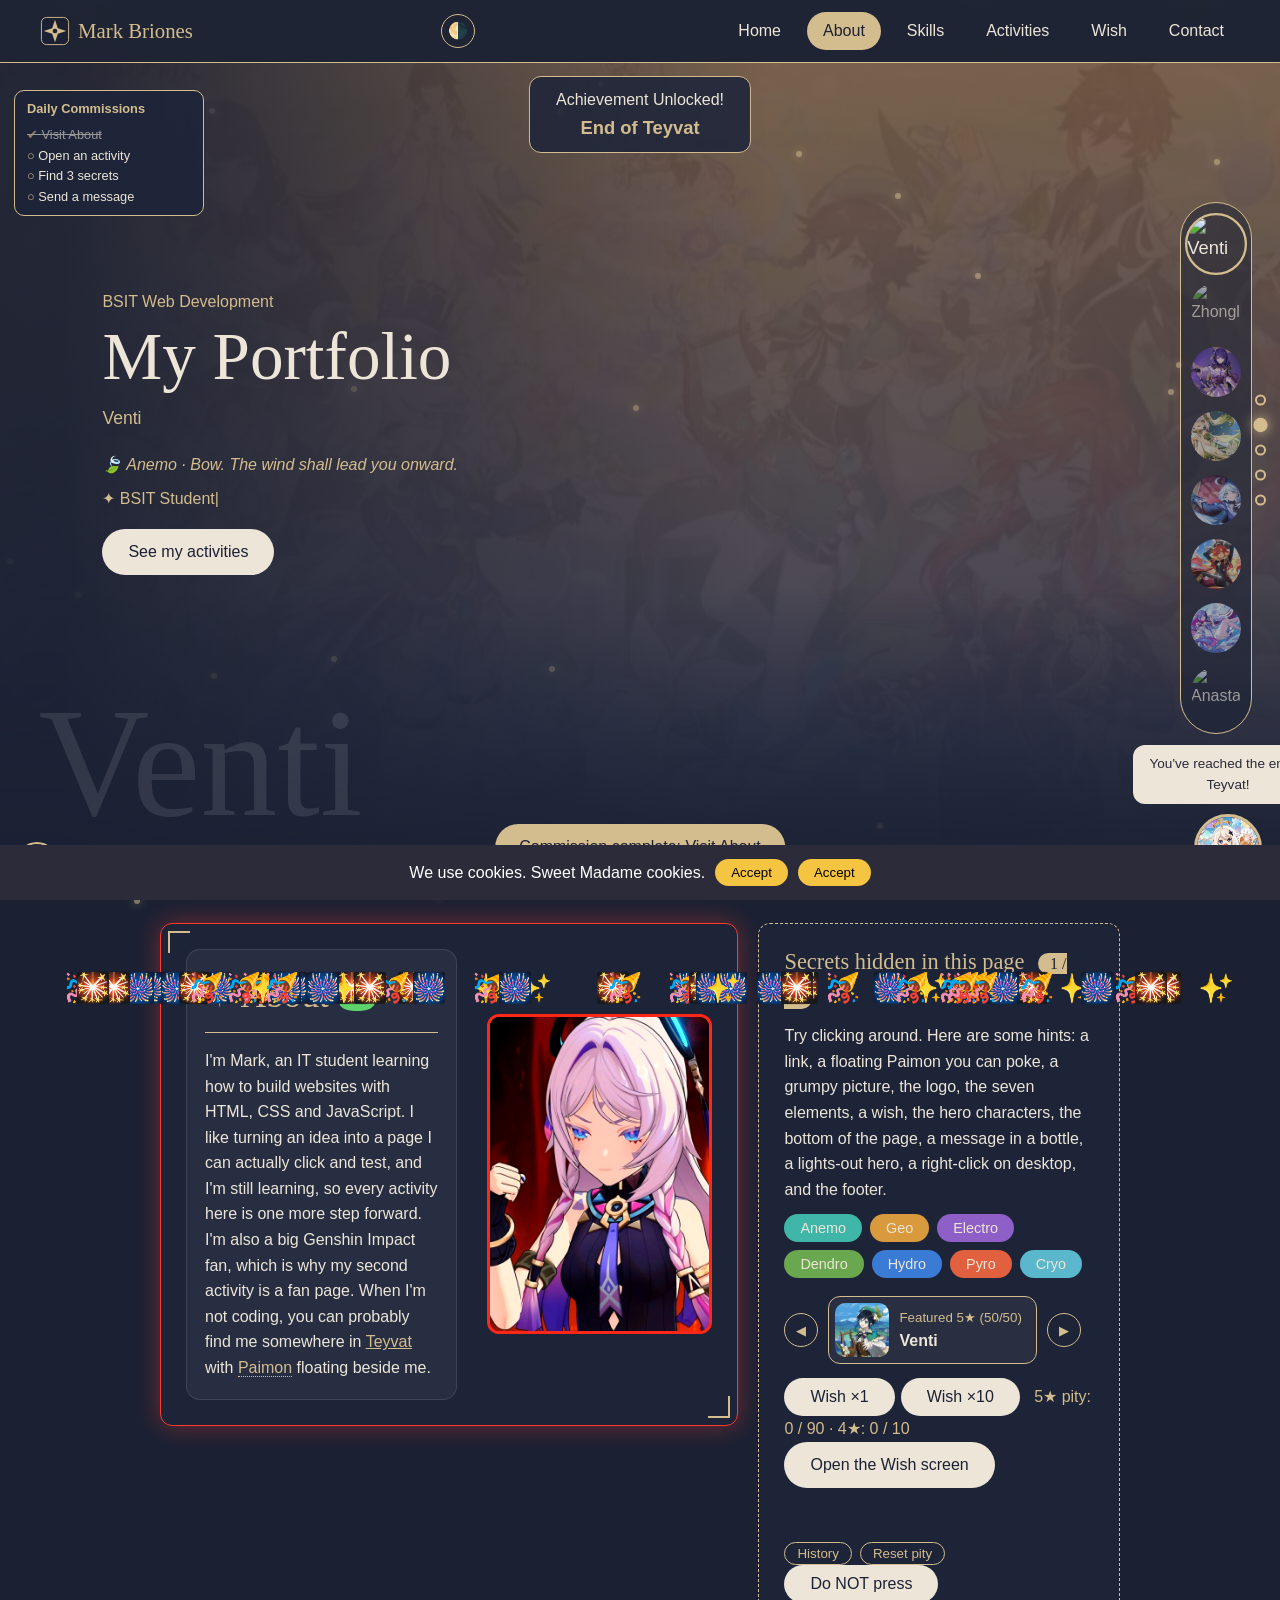
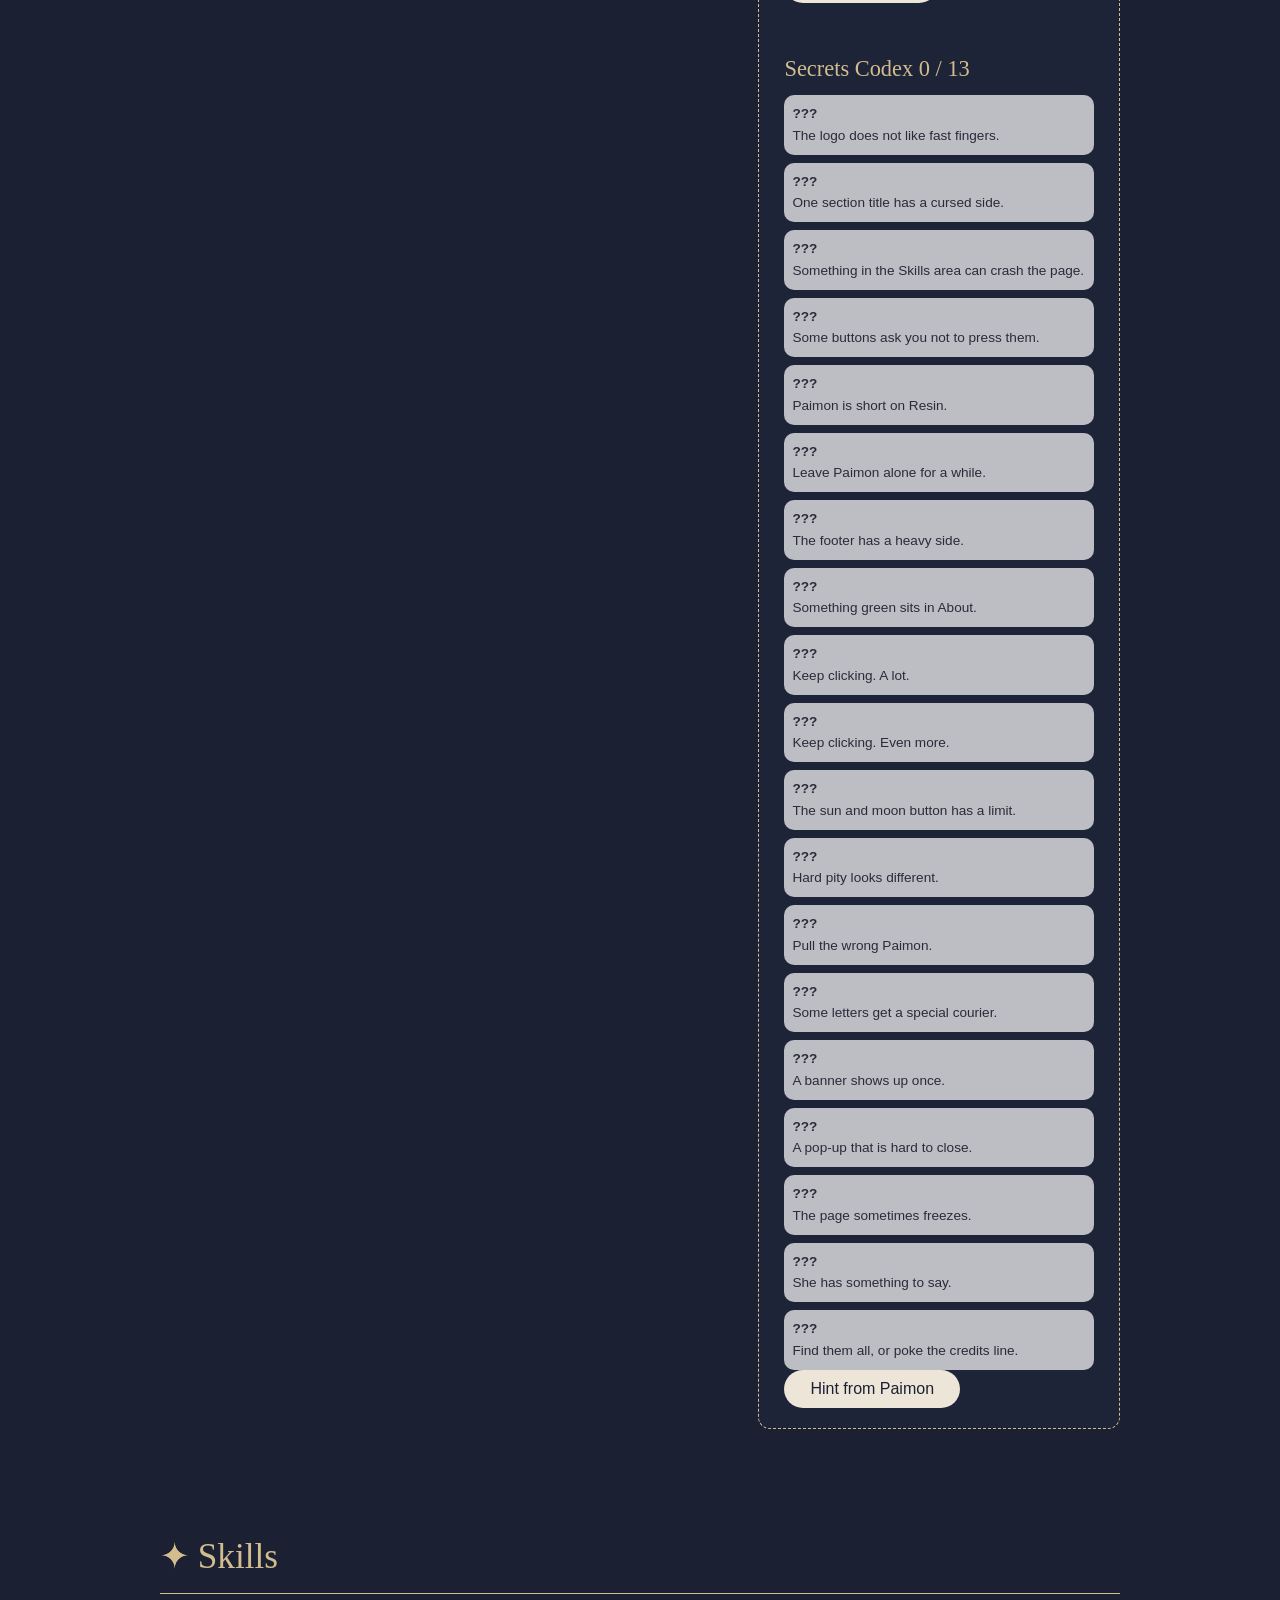
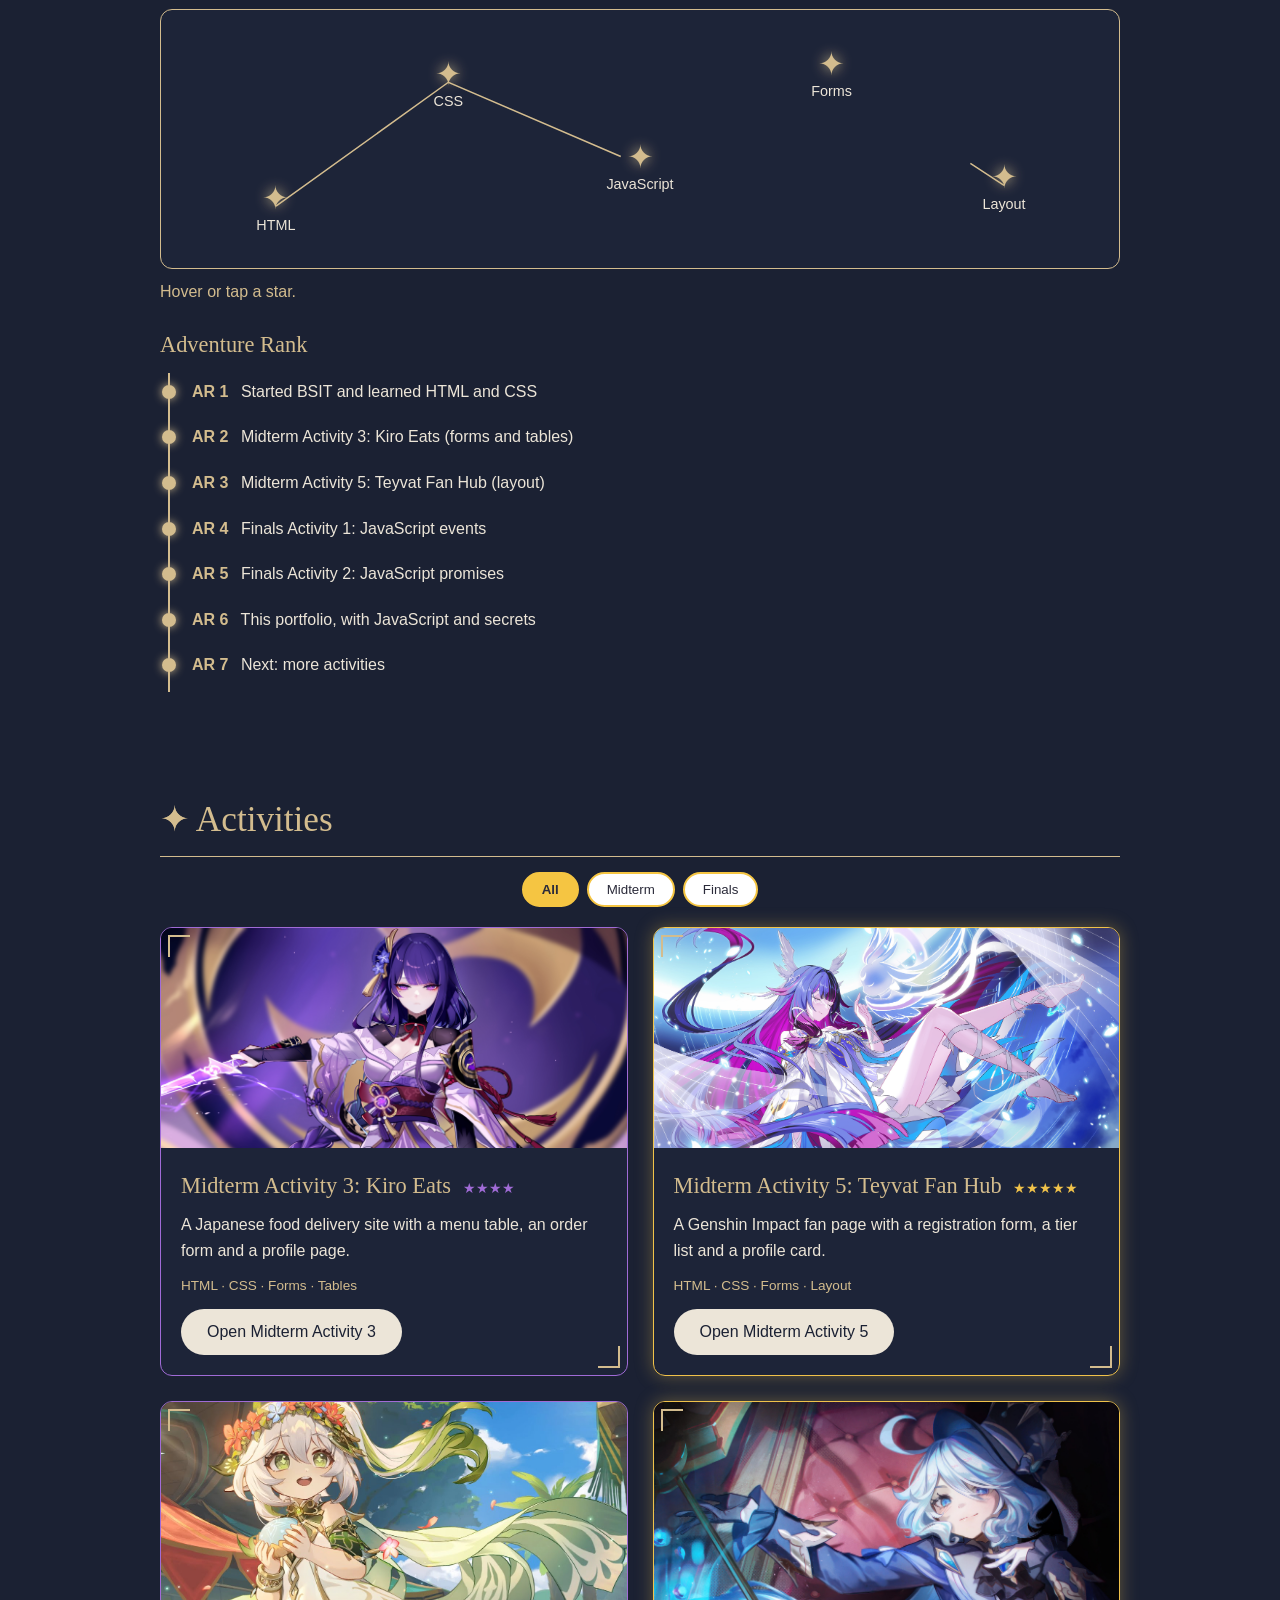
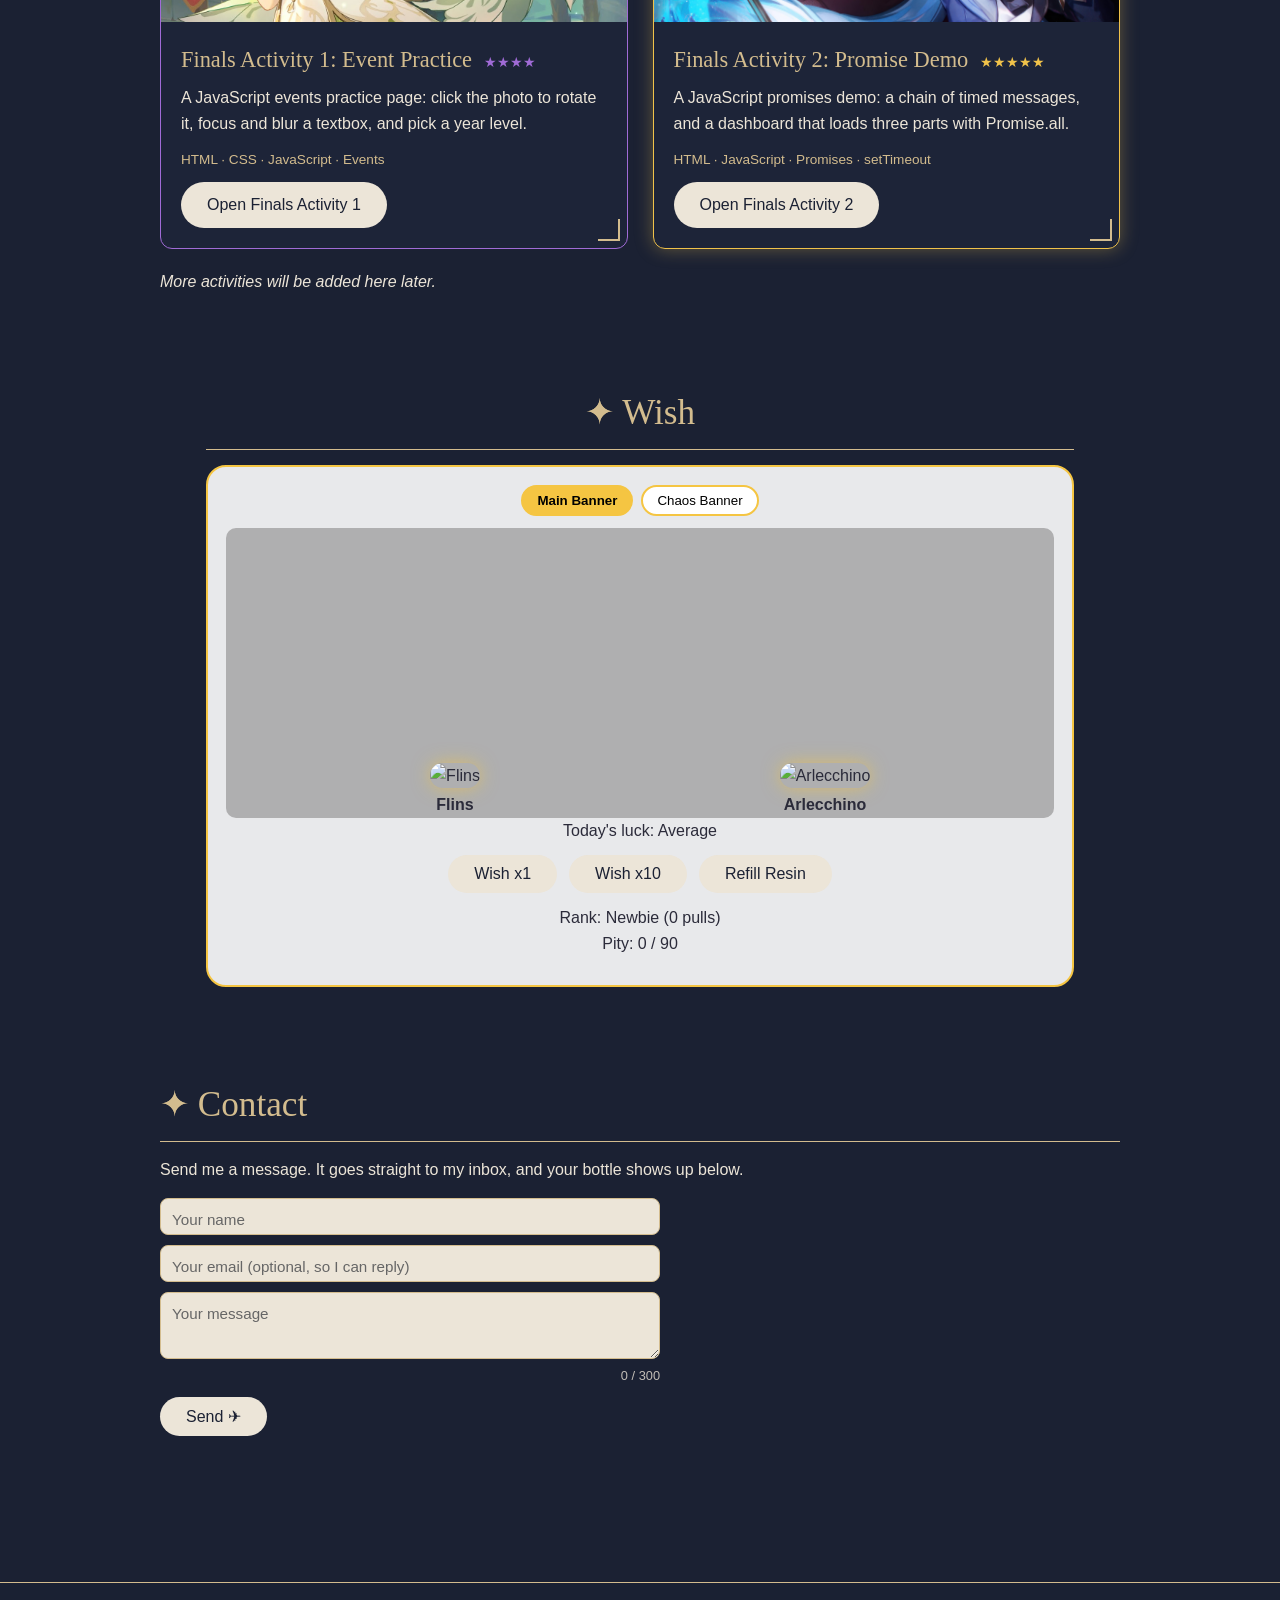
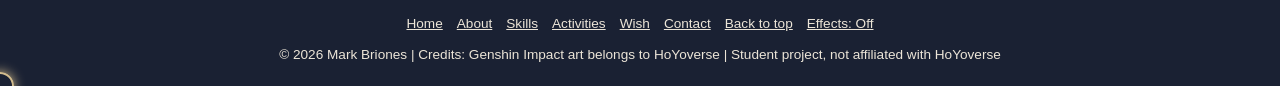
==== index.html @ c07a54b0 "Add files via upload" ====
<!DOCTYPE html>
<html lang="en">
<head>
<meta charset="UTF-8">
<meta name="viewport" content="width=device-width, initial-scale=1.0">
<title>Web Dev Portfolio</title>
<link rel="icon" type="image/svg+xml" href="favicon.svg">
<link rel="stylesheet" href="style.css">
<link rel="stylesheet" href="extras.css">
<link rel="stylesheet" href="extras2.css">
<link rel="stylesheet" href="extras3.css">
</head>
<body>
<a class="skip" href="#about">Skip to content</a>
<div id="loader"><div class="ring"></div><p>Loading Teyvat...</p></div>

<!-- NAVBAR -->
<nav>
<a href="#home" class="logo" id="logo"><img src="favicon.svg" alt="logo"> Mark Briones</a>
<button id="menu-btn">Menu</button>
<ul id="nav-links">
<li><a href="#home">Home</a></li>
<li><a href="#about">About</a></li>
<li><a href="#skills">Skills</a></li>
<li><a href="#activities">Activities</a></li>
<li><a href="#wish">Wish</a></li>
<li><a href="#contact">Contact</a></li>
</ul>
</nav>

<!-- HERO: all the characters are picked from the thumbnails -->
<header id="home">
<img id="hero-img" src="images/venti.jpg" alt="">
<div class="hero-shade"></div>
<div id="hero-big"></div>
<div class="hero-text">
<p>BSIT Web Development</p>
<h1>My Portfolio</h1>
<p id="hero-name">Venti</p>
<p id="hero-quote"></p>
<p class="typeline">&#10022; <span id="type"></span><span class="caret">|</span></p>
<a class="btn" href="#activities">See my activities</a>
</div>
<div class="thumbs">
<img class="thumb" src="images/venti.jpg" alt="Venti">
<img class="thumb" src="images/zhongli.jpg" alt="Zhongli">
<img class="thumb" src="images/ei.jpg" alt="Ei">
<img class="thumb" src="images/nahida.jpg" alt="Nahida">
<img class="thumb" src="images/furina.jpg" alt="Furina">
<img class="thumb" src="images/mavuika.jpg" alt="Mavuika">
<img class="thumb" src="images/columbina.jpg" alt="Columbina">
<img class="thumb" src="images/anastasya.jpg" alt="Anastasya">
</div>
</header>

<main>

<!-- ABOUT -->
<section id="about" class="angry">
<div class="about-box">
<div>
<h2>About</h2>
<p>I'm Mark, an IT student learning how to build websites with HTML, CSS and JavaScript.
I like turning an idea into a page I can actually click and test, and I'm still learning,
so every activity here is one more step forward.</p>
<p>I'm also a big Genshin Impact fan, which is why my second activity is a fan page. When I'm not coding,
you can probably find me somewhere in <a href="https://genshin.hoyoverse.com/en/home" target="_blank" id="egg-link">Teyvat</a>
with <span class="egg" id="egg-paimon">Paimon</span> floating beside me.</p>
</div>
<img id="about-img" class="angry" src="images/angry_citlali.jpg" alt="Angry Citlali">
</div>

<div class="eggs">
<h3>Secrets hidden in this page <span id="egg-count">0 / 16</span></h3>
<p>Try clicking around. Here are some hints: a link, a floating Paimon you can poke, a grumpy picture, the logo, the seven elements, a wish, the hero characters, the bottom of the page, a message in a bottle, a lights-out hero, a right-click on desktop, and the footer.</p>
<div class="elements">
<button class="el el-anemo">Anemo</button>
<button class="el el-geo">Geo</button>
<button class="el el-electro">Electro</button>
<button class="el el-dendro">Dendro</button>
<button class="el el-hydro">Hydro</button>
<button class="el el-pyro">Pyro</button>
<button class="el el-cryo">Cryo</button>
</div>
<button class="btn" id="wish-btn">Make a Wish</button> <span id="pity"></span>
<a class="btn" href="#wish">Open the Wish screen</a>
<p id="wish-result"></p>

<p><button class="btn" id="nopress">Do NOT press</button></p>
<p id="nopress-reply"></p>

<h3>Secrets Codex <span id="codex-count">0 / 0</span></h3>
<ul id="codex-list"></ul>
<button class="btn" id="hint-btn">Hint from Paimon</button>
</div>
</section>

<!-- SKILLS -->
<section id="skills">
<h2>Skills</h2>
<div class="constellation" id="constellation">
<svg viewBox="0 0 100 50" preserveAspectRatio="none"><polyline points="12,38 30,14 50,30 70,12 88,34"/></svg>
<button class="star" style="left:12%;top:76%" data-info="HTML: the skeleton of every page I build.">HTML</button>
<button class="star" style="left:30%;top:28%" data-info="CSS: colours, layouts and animations.">CSS</button>
<button class="star" style="left:50%;top:60%" data-info="JavaScript: what makes this page click back.">JavaScript</button>
<button class="star" style="left:70%;top:24%" data-info="Forms and tables: order forms, menus and registration pages.">Forms</button>
<button class="star" style="left:88%;top:68%" data-info="Layout: grids, flexbox and phone-friendly pages.">Layout</button>
</div>
<p id="star-info">Hover or tap a star.</p>
<h3 class="rank-title">Adventure Rank</h3>
<ol class="timeline">
<li><b>AR 1</b> Started BSIT and learned HTML and CSS</li>
<li><b>AR 2</b> Midterm Activity 3: Kiro Eats (forms and tables)</li>
<li><b>AR 3</b> Midterm Activity 5: Teyvat Fan Hub (layout)</li>
<li><b>AR 4</b> Finals Activity 1: JavaScript events</li>
<li><b>AR 5</b> Finals Activity 2: JavaScript promises</li>
<li><b>AR 6</b> This portfolio, with JavaScript and secrets</li>
<li><b>AR 7</b> Next: more activities</li>
</ol>
</section>

<!-- ACTIVITIES -->
<section id="activities">
<h2>Activities</h2>
<div class="tabs" role="tablist">
<button class="tab on" role="tab" aria-selected="true" data-tab="all">All</button>
<button class="tab" role="tab" aria-selected="false" data-tab="midterm">Midterm</button>
<button class="tab" role="tab" aria-selected="false" data-tab="finals">Finals</button>
</div>
<div class="cards">
<article class="card">
<img src="images/ei.jpg" alt="Ei">
<div class="card-body">
<h3>Midterm Activity 3: Kiro Eats <span class="stars">&#9733;&#9733;&#9733;&#9733;</span></h3>
<p>A Japanese food delivery site with a menu table, an order form and a profile page.</p>
<p class="tags">HTML &middot; CSS &middot; Forms &middot; Tables</p>
<a class="btn" href="midterms-act3/" target="_blank">Open Midterm Activity 3</a>
</div>
</article>
<article class="card">
<img src="images/columbina.jpg" alt="Columbina">
<div class="card-body">
<h3>Midterm Activity 5: Teyvat Fan Hub <span class="stars">&#9733;&#9733;&#9733;&#9733;&#9733;</span></h3>
<p>A Genshin Impact fan page with a registration form, a tier list and a profile card.</p>
<p class="tags">HTML &middot; CSS &middot; Forms &middot; Layout</p>
<a class="btn" href="midterms-act5/" target="_blank">Open Midterm Activity 5</a>
</div>
</article>
<article class="card">
<img src="images/nahida.jpg" alt="Nahida">
<div class="card-body">
<h3>Finals Activity 1: Event Practice <span class="stars">&#9733;&#9733;&#9733;&#9733;</span></h3>
<p>A JavaScript events practice page: click the photo to rotate it, focus and blur a textbox, and pick a year level.</p>
<p class="tags">HTML &middot; CSS &middot; JavaScript &middot; Events</p>
<a class="btn" href="finals-act1/practice.html" target="_blank">Open Finals Activity 1</a>
</div>
</article>
<article class="card">
<img src="images/furina.jpg" alt="Furina">
<div class="card-body">
<h3>Finals Activity 2: Promise Demo <span class="stars">&#9733;&#9733;&#9733;&#9733;&#9733;</span></h3>
<p>A JavaScript promises demo: a chain of timed messages, and a dashboard that loads three parts with Promise.all.</p>
<p class="tags">HTML &middot; JavaScript &middot; Promises &middot; setTimeout</p>
<a class="btn" href="finals-act2/index.html" target="_blank">Open Finals Activity 2</a>
</div>
</article>
</div>
<p class="note">More activities will be added here later.</p>
</section>

<!-- WISH -->
<section id="wish">
<h2>Wish</h2>
<button class="btn" id="wish-open">Open the Wish screen</button>
<div id="wish-card">
<button class="btn" id="wish-close">Close</button>
<div id="wish-tabs">
<button class="on" data-b="main">Main Banner</button>
<button data-b="chaos">Chaos Banner</button>
</div>
<div class="wish-art" id="wish-art">
<figure><img src="images/flins.jpg" alt="Flins"><figcaption>Flins</figcaption></figure>
<figure><img src="images/arlecchino.jpg" alt="Arlecchino"><figcaption>Arlecchino</figcaption></figure>
</div>
<div class="wish-art" id="chaos-art" style="display:none">Featured 5-star: Paimon<br>(she is not for adoption)</div>
<p id="luck"></p>
<div class="wish-btns">
<button class="btn" id="w1">Wish x1</button>
<button class="btn" id="w10">Wish x10</button>
<button class="btn" id="resin-btn">Refill Resin</button>
</div>
<p id="w-rank"></p>
<p id="w-pity"></p>
<div id="w-results"></div>
</div>
</section>

<!-- CONTACT -->
<section id="contact">
<h2>Contact</h2>
<p>Send me a message. It goes straight to my inbox, and your bottle shows up below.</p>
<form id="contact-form" name="contact" method="POST" data-netlify="true" netlify-honeypot="bot-field">
<input type="hidden" name="form-name" value="contact">
<p class="hp"><label>Leave this empty <input name="bot-field"></label></p>
<div class="field"><input type="text" id="cname" name="name" placeholder=" " required><label for="cname">Your name</label></div>
<div class="field"><input type="email" id="cemail" name="email" placeholder=" "><label for="cemail">Your email (optional, so I can reply)</label></div>
<div class="field"><textarea id="cmsg" name="message" rows="3" placeholder=" " required></textarea><label for="cmsg">Your message</label></div>
<button type="submit" class="btn" id="send-btn">Send &#9992;</button>
</form>
<p id="form-status"></p>
<ul id="messages"></ul>
</section>

</main>

<footer>
<div class="foot">
<a href="#home">Home</a>
<a href="#about">About</a>
<a href="#skills">Skills</a>
<a href="#activities">Activities</a>
<a href="#wish">Wish</a>
<a href="#contact">Contact</a>
<a href="#home">Back to top</a>
<button id="lite-toggle" type="button">Effects: On</button>
</div>
<p><span id="footer-copy">&copy;</span> <span id="year"></span> Mark Briones | <span id="footer-credits">Credits</span>: Genshin Impact art belongs to HoYoverse | Student project, not affiliated with HoYoverse</p>
</footer>

<div id="flash"></div>
<div id="overlay"><img id="overlay-img" alt=""></div>
<div id="banner"></div>
<div id="wish-modal"></div>
<div id="toast"></div>

<script src="script.js"></script>
<script src="extras.js"></script>
<script src="extras2.js"></script>
<script src="extras3.js"></script>
</body>
</html>
---- style.css ----
:root {
    --dark: #1b2133;
    --panel: rgba(30, 37, 58, 0.88);
    --gold: #d3bc8e;
    --cream: #ece5d8;
}

* { box-sizing: border-box; margin: 0; padding: 0; }

html { scroll-behavior: smooth; scroll-padding-top: 70px; }

/* Background like the official Genshin site: dark Teyvat sky with the key art */
body {
    font-family: "Segoe UI", Verdana, Arial, sans-serif;
    color: var(--cream);
    line-height: 1.6;
    background-color: var(--dark);
    background-image: linear-gradient(rgba(27, 33, 51, 0.88), rgba(27, 33, 51, 0.94)), url("images/wallpaper_GI.jpg");
    background-size: cover;
    background-position: center;
    background-attachment: fixed;
}

h1, h2, h3 { font-family: Georgia, "Times New Roman", serif; font-weight: normal; }

/* NAVBAR */
nav {
    position: sticky;
    top: 0;
    z-index: 10;
    display: flex;
    justify-content: space-between;
    align-items: center;
    padding: 12px 40px;
    background-color: rgba(27, 33, 51, 0.95);
    border-bottom: 1px solid var(--gold);
}

.logo { font-family: Georgia, serif; font-size: 1.3rem; color: var(--gold); text-decoration: none; }

nav ul { list-style: none; display: flex; gap: 10px; }

nav ul a {
    color: var(--cream);
    text-decoration: none;
    padding: 6px 16px;
    display: block;
    border-radius: 20px;
}

nav ul a:hover,
nav ul a.active { background-color: var(--gold); color: var(--dark); }

#menu-btn {
    display: none;
    background: var(--gold);
    color: var(--dark);
    border: none;
    border-radius: 20px;
    padding: 6px 16px;
    cursor: pointer;
}

/* HERO (slideshow of all the pictures) */
header {
    position: relative;
    height: 90vh;
    min-height: 520px;
    overflow: hidden;
}

#hero-img {
    position: absolute;
    top: 0; left: 0;
    width: 100%; height: 100%;
    object-fit: cover;
    transition: opacity 0.4s;
}

.hero-shade {
    position: absolute;
    top: 0; left: 0;
    width: 100%; height: 100%;
    background: linear-gradient(90deg, rgba(27, 33, 51, 0.9) 5%, rgba(27, 33, 51, 0) 60%),
                linear-gradient(0deg, rgba(27, 33, 51, 1) 0%, rgba(27, 33, 51, 0) 35%);
}

.hero-text { position: absolute; left: 8%; top: 28%; max-width: 500px; }
.hero-text p { color: var(--gold); }
.hero-text h1 { font-size: 4.2rem; line-height: 1.1; margin: 5px 0 10px; }
#hero-name { margin-bottom: 20px; font-size: 1.1rem; }

.thumbs {
    position: absolute;
    bottom: 25px;
    left: 0; right: 0;
    display: flex;
    justify-content: center;
    gap: 10px;
    flex-wrap: wrap;
    padding: 0 10px;
}

.thumb {
    width: 70px; height: 70px;
    object-fit: cover;
    border-radius: 50%;
    border: 2px solid transparent;
    opacity: 0.6;
    cursor: pointer;
}

.thumb:hover { opacity: 1; }
.thumb.active { opacity: 1; border-color: var(--gold); transform: scale(1.15); }

.btn {
    display: inline-block;
    background-color: var(--cream);
    color: var(--dark);
    padding: 10px 26px;
    border-radius: 25px;
    text-decoration: none;
    border: none;
    cursor: pointer;
    font-size: 1rem;
}

.btn:hover { background-color: var(--gold); }

/* SECTIONS */
main { max-width: 1000px; margin: 0 auto; padding: 0 20px; }
section { padding: 50px 0; }

section h2 {
    font-size: 2.2rem;
    color: var(--gold);
    margin-bottom: 15px;
    padding-bottom: 8px;
    border-bottom: 1px solid var(--gold);
}

.about-box {
    display: grid;
    grid-template-columns: 1.2fr 1fr;
    gap: 30px;
    align-items: center;
    background-color: var(--panel);
    padding: 25px;
    border-radius: 12px;
    border: 1px solid var(--gold);
}

.about-box > img { width: 100%; height: 320px; object-fit: cover; object-position: top; border-radius: 12px; }

/* ACTIVITY CARDS */
.cards { display: grid; grid-template-columns: 1fr 1fr; gap: 25px; margin-top: 20px; }

.card {
    background-color: var(--panel);
    border: 1px solid var(--gold);
    border-radius: 12px;
    overflow: hidden;
}

.card img { width: 100%; height: 220px; object-fit: cover; object-position: top; display: block; }
.card-body { padding: 20px; }
.card-body h3 { font-size: 1.4rem; color: var(--gold); margin-bottom: 8px; }
.card-body p { margin-bottom: 12px; }
.tags { font-size: 0.85rem; color: var(--gold); }
.note { margin-top: 20px; font-style: italic; }

/* CONTACT */
#contact-form { display: flex; flex-direction: column; gap: 10px; max-width: 500px; margin-top: 15px; }

#contact-form input,
#contact-form textarea {
    padding: 10px;
    font-family: inherit;
    border: 1px solid var(--gold);
    border-radius: 8px;
    background-color: var(--cream);
}

#contact-form button { align-self: flex-start; }

#messages { list-style: none; margin-top: 20px; max-width: 500px; }

#messages li {
    background-color: var(--panel);
    border-left: 4px solid var(--gold);
    padding: 10px 15px;
    margin-bottom: 10px;
    border-radius: 6px;
}

footer {
    background-color: rgba(27, 33, 51, 0.95);
    text-align: center;
    padding: 20px;
    font-size: 0.85rem;
    border-top: 1px solid var(--gold);
}

/* PHONE */
@media (max-width: 750px) {
    #menu-btn { display: block; }
    nav { flex-wrap: wrap; padding: 12px 20px; }
    nav ul { display: none; flex-direction: column; width: 100%; padding-top: 10px; }
    nav ul.show { display: flex; }
    .hero-text { top: 15%; }
    .hero-text h1 { font-size: 2.8rem; }
    .thumb { width: 48px; height: 48px; }
    .about-box, .cards { grid-template-columns: 1fr; }
}

/* LOGO */
.logo { display: flex; align-items: center; gap: 8px; }
.logo img { width: 30px; height: 30px; }

/* EASTER EGGS */
.about-box a { color: var(--gold); }
.egg { color: var(--gold); border-bottom: 1px dotted var(--gold); cursor: pointer; }
#about-img { cursor: pointer; }

.eggs {
    margin-top: 25px;
    background-color: var(--panel);
    border: 1px dashed var(--gold);
    border-radius: 12px;
    padding: 20px 25px;
}

.eggs h3 { color: var(--gold); font-size: 1.4rem; margin-bottom: 8px; }
#egg-count { font-size: 1rem; background: var(--gold); color: var(--dark); padding: 2px 12px; border-radius: 15px; margin-left: 8px; }
.eggs p { margin-bottom: 12px; }

.elements { display: flex; flex-wrap: wrap; gap: 8px; margin-bottom: 18px; }

.el { border: none; color: var(--cream); padding: 6px 16px; border-radius: 15px; cursor: pointer; font-size: 0.9rem; }
.el-anemo { background-color: #3fb6a8; }
.el-geo { background-color: #d99a3d; }
.el-electro { background-color: #8e5fc7; }
.el-dendro { background-color: #6aa84f; }
.el-hydro { background-color: #3a7bd5; }
.el-pyro { background-color: #e0603f; }
.el-cryo { background-color: #5bb8cc; }
.el:hover { transform: scale(1.08); }

#wish-result { margin-top: 12px; font-size: 1.1rem; min-height: 28px; }
#wish-result.gold { color: var(--gold); font-weight: bold; }

#toast {
    position: fixed;
    bottom: 30px;
    left: 50%;
    transform: translateX(-50%);
    background-color: var(--gold);
    color: var(--dark);
    padding: 10px 24px;
    border-radius: 25px;
    z-index: 30;
    opacity: 0;
    pointer-events: none;
    transition: opacity 0.3s;
}

#toast.show { opacity: 1; }

.flash { animation: flash 0.8s; }
@keyframes flash {
    0% { box-shadow: 0 0 0 0 gold; }
    50% { box-shadow: 0 0 40px 15px gold; }
    100% { box-shadow: 0 0 0 0 gold; }
}

/* ===== EASTER EGG EFFECTS ===== */
#toast { z-index: 60; }

#flash { position: fixed; top: 0; left: 0; right: 0; bottom: 0; z-index: 40; opacity: 0; pointer-events: none; }
#flash.go { animation: flashfade 0.8s; }
@keyframes flashfade { 0% { opacity: 0.6; } 100% { opacity: 0; } }

#overlay {
    position: fixed; top: 0; left: 0; right: 0; bottom: 0; z-index: 50;
    display: flex; align-items: center; justify-content: center;
    background: rgba(0, 0, 0, 0.7);
    opacity: 0; pointer-events: none; transition: opacity 0.3s;
}
#overlay.show { opacity: 1; pointer-events: auto; cursor: pointer; }
#overlay img { max-width: 80vw; max-height: 70vh; border-radius: 20px; border: 4px solid var(--gold); transform: scale(0.2); }
#overlay.show img { animation: pop 0.6s forwards; }
#overlay.angry img { border-color: #ff3b30; box-shadow: 0 0 70px #ff3b30; }
#overlay.happy img { border-color: #ff9ad5; box-shadow: 0 0 70px #ffb3e0; }
@keyframes pop {
    0% { transform: scale(0.2) rotate(-12deg); }
    70% { transform: scale(1.1) rotate(3deg); }
    100% { transform: scale(1) rotate(0); }
}

.fall { position: fixed; top: -70px; z-index: 35; font-size: 1.8rem; pointer-events: none; animation: fall linear forwards; }
img.fall { width: 64px; height: 64px; border-radius: 50%; object-fit: cover; border: 2px solid var(--gold); }
@keyframes fall { to { transform: translateY(115vh) rotate(540deg); } }

.shake main, .shake header { animation: shake 0.7s; }
@keyframes shake {
    0%, 100% { transform: translateX(0); }
    20% { transform: translateX(-14px); } 40% { transform: translateX(14px); }
    60% { transform: translateX(-10px); } 80% { transform: translateX(10px); }
}

.resonance main, .resonance header { animation: hue 3s linear; }
@keyframes hue { to { filter: hue-rotate(360deg); } }

/* Citlali: angry by default, cheerful after 2 clicks */
.about-box > img { border: 3px solid transparent; transition: opacity 0.35s; }
#about-img.angry { border-color: #ff3b30; filter: saturate(1.3) contrast(1.1); animation: rage 0.18s infinite alternate; }
@keyframes rage {
    from { transform: translate(-1px, 1px); box-shadow: 0 0 12px #ff3b30; }
    to { transform: translate(1px, -1px); box-shadow: 0 0 34px #ff3b30; }
}
#about-img.happy { border-color: #ff9ad5; animation: bounce 1.2s infinite; }
@keyframes bounce { 50% { transform: translateY(-10px); box-shadow: 0 12px 30px #ffb3e0; } }
#about.angry .about-box { border-color: #ff3b30; box-shadow: 0 0 25px rgba(255, 59, 48, 0.4); }

body.cheerful {
    --dark: #fff3fb; --panel: rgba(255, 255, 255, 0.88); --gold: #ff5fa2; --cream: #4a2a5e;
    background-image: linear-gradient(120deg, #ffd1f0, #c7f0ff, #fff3b0, #d4ffd1, #ffd1f0);
    background-size: 400% 400%;
    animation: rainbow 10s linear infinite;
}
@keyframes rainbow { 0% { background-position: 0% 50%; } 100% { background-position: 100% 50%; } }
body.cheerful nav, body.cheerful footer { background-color: rgba(255, 255, 255, 0.92); }
body.cheerful .hero-shade {
    background: linear-gradient(90deg, rgba(255, 243, 251, 0.9) 5%, rgba(255, 243, 251, 0) 60%),
                linear-gradient(0deg, rgba(255, 243, 251, 1) 0%, rgba(255, 243, 251, 0) 35%);
}
body.cheerful #contact-form input, body.cheerful #contact-form textarea { background-color: #fff; }
body.cheerful .el, body.cheerful #toast { color: #fff; }
body.cheerful #toast { background-color: #ff5fa2; }
---- extras.css ----
/* ===== ROUND 1 EXTRAS ===== */
header { z-index: 1; }
main { position: relative; z-index: 1; }

/* scrollbar, button press */
::-webkit-scrollbar { width: 10px; }
::-webkit-scrollbar-track { background: #1b2133; }
::-webkit-scrollbar-thumb { background: var(--gold); border-radius: 6px; }
.btn:active { transform: scale(0.94); }

/* glass panels, cursor spotlight, gold corner flourishes */
.about-box, .card, .eggs {
    position: relative;
    backdrop-filter: blur(6px);
    background-image: radial-gradient(circle 170px at var(--mx, -999px) var(--my, -999px), rgba(255, 255, 255, 0.13), transparent);
}
.about-box::before, .card::before, .about-box::after, .card::after {
    content: ""; position: absolute; width: 20px; height: 20px; z-index: 2; pointer-events: none;
}
.about-box::before, .card::before { top: 7px; left: 7px; border-top: 2px solid var(--gold); border-left: 2px solid var(--gold); }
.about-box::after, .card::after { bottom: 7px; right: 7px; border-bottom: 2px solid var(--gold); border-right: 2px solid var(--gold); }

/* shimmering headings with a star */
section h2 {
    background: linear-gradient(90deg, var(--gold) 40%, #fff 50%, var(--gold) 60%);
    background-size: 250% 100%;
    -webkit-background-clip: text; background-clip: text;
    -webkit-text-fill-color: transparent;
    animation: shimmer 5s linear infinite;
}
section h2::before { content: "\2726  "; -webkit-text-fill-color: var(--gold); }
@keyframes shimmer { from { background-position: 150% 0; } to { background-position: -50% 0; } }

/* rarity frames + tilt */
.card { transition: transform 0.15s, box-shadow 0.3s; border-color: var(--rare, var(--gold)); }
.card:nth-child(1) { --rare: #a06bd6; }
.card:nth-child(2) { --rare: #f0c24a; box-shadow: 0 0 18px rgba(240, 194, 74, 0.35); }
.stars { font-size: 0.9rem; color: var(--rare); margin-left: 6px; }

/* smart navbar */
nav { transition: transform 0.3s; }
nav.hide { transform: translateY(-100%); }

/* dot navigator */
#dots { position: fixed; right: 14px; top: 50%; transform: translateY(-50%); z-index: 20; display: flex; flex-direction: column; gap: 14px; }
#dots a { width: 11px; height: 11px; border-radius: 50%; border: 2px solid var(--gold); display: block; }
#dots a.on { background: var(--gold); box-shadow: 0 0 10px var(--gold); transform: scale(1.3); }

/* fireflies */
.firefly { position: fixed; z-index: 0; width: 6px; height: 6px; border-radius: 50%; background: var(--gold); box-shadow: 0 0 10px var(--gold); opacity: 0.55; pointer-events: none; animation: drift ease-in-out infinite alternate; }
@keyframes drift { from { transform: translate(0, 0); } to { transform: translate(60px, -90px); } }

/* Paimon pal */
#paimon-pal { position: fixed; right: 18px; bottom: 18px; z-index: 45; width: 68px; transition: left 0.7s ease-out, top 0.7s ease-out; }
#pal-img { width: 68px; height: 68px; border-radius: 50%; object-fit: cover; border: 3px solid var(--gold); cursor: pointer; display: block; animation: bob 2.2s ease-in-out infinite; }
@keyframes bob { 50% { transform: translateY(-7px); } }
#pal-say { position: absolute; bottom: 78px; left: 50%; transform: translateX(-50%); width: 190px; background: var(--cream); color: #2a2a3a; padding: 8px 12px; border-radius: 12px; font-size: 0.85rem; text-align: center; opacity: 0; pointer-events: none; transition: opacity 0.3s; }
#paimon-pal.talk #pal-say { opacity: 1; }

/* achievement banner */
#banner { position: fixed; top: -120px; left: 50%; transform: translateX(-50%); z-index: 70; background: var(--panel); border: 1px solid var(--gold); border-radius: 12px; padding: 10px 26px; text-align: center; transition: top 0.4s; }
#banner.show { top: 76px; }
#banner strong { display: block; color: var(--gold); font-size: 1.15rem; }

/* gacha */
#pity { margin-left: 10px; color: var(--gold); }
#wish-modal { position: fixed; top: 0; left: 0; right: 0; bottom: 0; z-index: 55; display: flex; align-items: center; justify-content: center; background: rgba(0, 0, 0, 0.75); opacity: 0; pointer-events: none; transition: opacity 0.3s; }
#wish-modal.show { opacity: 1; pointer-events: auto; cursor: pointer; }
.wish-card { width: 250px; border-radius: 16px; padding: 12px; text-align: center; color: #fff; animation: pop 0.6s; }
.wish-card.r5 { background: linear-gradient(160deg, #f6d36b, #b9792a); box-shadow: 0 0 60px #f0c24a; }
.wish-card.r4 { background: linear-gradient(160deg, #b58cf0, #5b3a9c); box-shadow: 0 0 45px #a06bd6; }
.wish-card.r3 { background: linear-gradient(160deg, #6f86b8, #34466e); }
.wish-art { height: 290px; border-radius: 10px; overflow: hidden; background: rgba(0, 0, 0, 0.25); display: flex; align-items: center; justify-content: center; }
.wish-art img { width: 100%; height: 100%; object-fit: cover; object-position: top; }
.wish-art.ph { font-size: 5rem; }
.wish-stars { margin-top: 8px; letter-spacing: 3px; color: #fff6c9; }
.wish-name { font-family: Georgia, serif; font-size: 1.3rem; }

/* contact form */
.hp { display: none; }
.field { position: relative; }
.field input, .field textarea { width: 100%; color: #222; }
.field label { position: absolute; left: 12px; top: 10px; color: #666; pointer-events: none; transition: all 0.2s; font-size: 0.95rem; }
.field input:focus + label, .field input:not(:placeholder-shown) + label,
.field textarea:focus + label, .field textarea:not(:placeholder-shown) + label {
    top: -10px; left: 10px; font-size: 0.75rem; background: var(--gold); color: var(--dark); padding: 0 8px; border-radius: 8px;
}
#send-btn.sending { opacity: 0.6; pointer-events: none; animation: fly 0.8s infinite; }
@keyframes fly { 50% { transform: translateX(18px) rotate(-6deg); } }
.shake-form { animation: shake 0.5s; }
#form-status { margin-top: 10px; }
#form-status.ok { color: #7be08b; }
#form-status.bad { color: #ff7b6b; }
#messages li.bottle { animation: dropin 0.9s; }
@keyframes dropin { 0% { transform: translateY(-70px) rotate(-8deg); opacity: 0; } 60% { transform: translateY(8px); opacity: 1; } 100% { transform: none; } }

body.cheerful #banner, body.cheerful #pal-say { color: #4a2a5e; }

@media (max-width: 750px) { #dots { display: none; } #paimon-pal, #pal-img { width: 52px; height: 52px; } #pal-say { bottom: 62px; } }
@media (prefers-reduced-motion: reduce) { .firefly, .fall { display: none; } * { animation: none !important; transition: none !important; } }

/* more rarity frames for the new activity cards + weapon pictures */
.card:nth-child(3) { --rare: #a06bd6; }
.card:nth-child(4) { --rare: #f0c24a; box-shadow: 0 0 18px rgba(240, 194, 74, 0.35); }
.wish-art.weapon { background: radial-gradient(circle, #28345c, #0e1424); }
.wish-art.weapon img { object-fit: contain; }

/* ===== gacha v2: rarity colours, banner, x10 ===== */
.wish-card.r1, .mini.r1 { background: linear-gradient(160deg, #9aa0aa, #4a4f58); }
.wish-card.r3, .mini.r3 { background: linear-gradient(160deg, #4f86d6, #1d3d7a); }
.wish-card.r4, .mini.r4 { background: linear-gradient(160deg, #b58cf0, #5b3a9c); box-shadow: 0 0 45px #a06bd6; }
.wish-card.r5, .mini.r5 { background: linear-gradient(160deg, #f6d36b, #b9792a); box-shadow: 0 0 60px #f0c24a; }
.wish-art.weapon { height: 330px; }
.r1 .wish-art.weapon { background: radial-gradient(circle, #6b7078, #2c3036); }
.r3 .wish-art.weapon { background: radial-gradient(circle, #2f5fa8, #0f2347); }
.r4 .wish-art.weapon { background: radial-gradient(circle, #6b3fb0, #24124a); }
#wish-modal { flex-direction: column; gap: 14px; overflow: hidden; }
.meteor { position: absolute; top: -5%; left: -20%; width: 280px; height: 6px; border-radius: 4px; transform: rotate(35deg); background: linear-gradient(90deg, transparent, var(--mc, #7aa7ff)); box-shadow: 0 0 20px var(--mc, #7aa7ff); animation: meteor 0.9s ease-in forwards; }
@keyframes meteor { to { transform: translate(130vw, 85vh) rotate(35deg); } }
.wish-grid { display: grid; grid-template-columns: repeat(5, 1fr); gap: 8px; max-width: 640px; max-height: 88vh; overflow: auto; padding: 10px; }
.mini { border-radius: 10px; padding: 4px; text-align: center; font-size: 0.7rem; color: #fff; }
.mini .wish-art { height: 110px; border-radius: 8px; }
.mini .wish-art.weapon { height: 110px; }
.mini .wish-stars { margin-top: 2px; letter-spacing: 1px; font-size: 0.7rem; }
.mini .wish-name { font-size: 0.72rem; font-family: inherit; line-height: 1.2; }
#banner-box { display: flex; align-items: center; gap: 10px; margin-bottom: 14px; }
.b-arrow { background: none; border: 1px solid var(--gold); color: var(--gold); border-radius: 50%; width: 34px; height: 34px; cursor: pointer; }
#b-card { display: flex; align-items: center; gap: 10px; border: 1px solid var(--gold); border-radius: 12px; padding: 6px 14px 6px 6px; background: rgba(255, 255, 255, 0.05); }
#b-card img { width: 54px; height: 54px; border-radius: 10px; object-fit: cover; object-position: top; }
#b-card small { display: block; color: var(--gold); }
#wish-tools { margin-top: 8px; }
.mini-btn { background: none; border: 1px solid var(--gold); color: var(--gold); border-radius: 15px; padding: 3px 12px; margin-right: 8px; cursor: pointer; }
#wish-history { display: none; margin-top: 10px; max-height: 140px; overflow: auto; }
#wish-history.open { display: block; }
.chip { display: inline-block; font-size: 0.75rem; border-radius: 10px; padding: 1px 9px; margin: 0 5px 5px 0; color: #fff; }
.chip.r1 { background: #6b7078; } .chip.r3 { background: #3a6cb8; } .chip.r4 { background: #7a4fc4; } .chip.r5 { background: #c58a2a; }
#wish10-btn { margin-left: 6px; }
@media (max-width: 750px) { .wish-grid { grid-template-columns: repeat(2, 1fr); } }
---- extras2.css ----
/* ===== ROUND 2 ===== */
/* loader */
#loader { position: fixed; top: 0; left: 0; right: 0; bottom: 0; z-index: 200; background: #1b2133; display: flex; flex-direction: column; align-items: center; justify-content: center; gap: 16px; color: #d3bc8e; transition: opacity 0.6s; }
#loader.done { opacity: 0; pointer-events: none; }
.ring { width: 70px; height: 70px; border-radius: 50%; background: conic-gradient(#3fb6a8, #d99a3d, #8e5fc7, #6aa84f, #3a7bd5, #e0603f, #5bb8cc, #3fb6a8); -webkit-mask: radial-gradient(farthest-side, transparent calc(100% - 10px), #000 calc(100% - 9px)); mask: radial-gradient(farthest-side, transparent calc(100% - 10px), #000 calc(100% - 9px)); animation: spin 1.1s linear infinite; }
@keyframes spin { to { transform: rotate(360deg); } }

/* hero: character select, big name, parallax, typewriter */
#hero-img { transform: scale(1.07); }
.hero-text { z-index: 2; }
.thumbs { z-index: 3; }
#hero-big { position: absolute; left: 3%; bottom: 4%; z-index: 1; font-family: Georgia, serif; font-size: 12vw; line-height: 1; color: rgba(255, 255, 255, 0.1); white-space: nowrap; pointer-events: none; }
#hero-quote { font-style: italic; margin-bottom: 8px; }
.typeline { margin-bottom: 18px; }
.caret { animation: blink 0.8s steps(1) infinite; }
@keyframes blink { 50% { opacity: 0; } }
@media (min-width: 751px) {
    .thumbs { left: auto; right: 28px; top: 50%; bottom: auto; transform: translateY(-50%); flex-direction: column; flex-wrap: nowrap; align-items: center; padding: 14px 8px; background: rgba(27, 33, 51, 0.55); border: 1px solid var(--gold); border-radius: 40px; }
    .thumb { width: 54px; height: 54px; }
}

/* about bento */
@media (min-width: 900px) {
    #about { display: grid; grid-template-columns: 1.6fr 1fr; gap: 20px; align-items: start; }
    #about .eggs { margin-top: 0; }
}
.about-box > div:first-child { background: rgba(255, 255, 255, 0.05); border: 1px solid rgba(255, 255, 255, 0.1); border-radius: 14px; padding: 18px; }

/* sky, tea mode, rain */
#sky { position: fixed; top: 0; left: 0; right: 0; bottom: 0; z-index: 0; opacity: 0.4; pointer-events: none; transition: opacity 0.6s; }
body.cheerful #sky, body.tea #sky { opacity: 0; }
#rain { display: none; position: fixed; top: 0; left: 0; right: 0; bottom: 0; z-index: 2; pointer-events: none; background: repeating-linear-gradient(105deg, transparent 0 14px, rgba(200, 220, 255, 0.16) 14px 15px), radial-gradient(circle at 50% 100%, rgba(255, 170, 90, 0.25), transparent 60%); animation: rainfall 0.5s linear infinite; }
body.tea:not(.cheerful) #rain { display: block; }
@keyframes rainfall { to { background-position: -40px 60px, 0 0; } }
body.tea:not(.cheerful) { --dark: #2a1810; --panel: rgba(60, 36, 22, 0.88); --gold: #ffb86b; --cream: #f6e3cf; background-image: linear-gradient(rgba(42, 24, 16, 0.9), rgba(42, 24, 16, 0.95)), url("images/wallpaper_GI.jpg"); }
body.tea:not(.cheerful) nav, body.tea:not(.cheerful) footer { background-color: rgba(42, 24, 16, 0.95); }
footer p { cursor: pointer; }

/* constellation + timeline */
.constellation { position: relative; height: 260px; margin-top: 15px; background: var(--panel); border: 1px solid var(--gold); border-radius: 12px; overflow: hidden; }
.constellation svg { position: absolute; width: 100%; height: 100%; }
.constellation polyline { fill: none; stroke: var(--gold); stroke-width: 1.5; vector-effect: non-scaling-stroke; stroke-dasharray: 400; stroke-dashoffset: 400; transition: stroke-dashoffset 2.5s; }
.constellation.lit polyline { stroke-dashoffset: 0; }
.star { position: absolute; transform: translate(-50%, -50%) scale(0.4); opacity: 0.3; background: none; border: none; color: var(--cream); cursor: pointer; font-size: 0.9rem; transition: all 0.6s; }
.star::before { content: "\2726"; display: block; font-size: 2rem; color: var(--gold); text-shadow: 0 0 14px var(--gold); }
.star.lit { transform: translate(-50%, -50%) scale(1); opacity: 1; }
.star:hover { transform: translate(-50%, -50%) scale(1.25); }
#star-info { margin-top: 10px; color: var(--gold); min-height: 26px; }
.rank-title { color: var(--gold); margin: 22px 0 10px; font-size: 1.4rem; }
.timeline { list-style: none; border-left: 2px solid var(--gold); margin-left: 8px; }
.timeline li { position: relative; padding: 6px 0 14px 22px; }
.timeline li::before { content: ""; position: absolute; left: -8px; top: 12px; width: 14px; height: 14px; border-radius: 50%; background: var(--gold); box-shadow: 0 0 10px var(--gold); }
.timeline b { color: var(--gold); margin-right: 8px; }

/* cursor glow + sparks */
#glow { position: fixed; width: 28px; height: 28px; border: 2px solid var(--gold); border-radius: 50%; z-index: 90; pointer-events: none; transform: translate(-50%, -50%); transition: left 0.08s, top 0.08s; box-shadow: 0 0 12px var(--gold); }
.spark { position: fixed; width: 6px; height: 6px; border-radius: 50%; background: var(--gold); z-index: 90; pointer-events: none; animation: spark 0.6s forwards; }
@keyframes spark { to { opacity: 0; transform: translate(var(--dx, 0), var(--dy, 24px)) scale(0.2); } }

/* live preview */
#preview { position: fixed; width: 360px; height: 225px; overflow: hidden; border: 2px solid var(--gold); border-radius: 10px; z-index: 60; background: #fff; opacity: 0; pointer-events: none; transition: opacity 0.2s; }
#preview.show { opacity: 1; }
#preview iframe { width: 1200px; height: 750px; border: 0; transform: scale(0.3); transform-origin: 0 0; }

/* quests, gear, settings, to-top, nav sky button, right-click menu, abyss */
#quests { position: fixed; left: 14px; top: 90px; z-index: 20; width: 190px; background: var(--panel); border: 1px solid var(--gold); border-radius: 10px; padding: 8px 12px; font-size: 0.8rem; }
#quests b { color: var(--gold); cursor: pointer; display: block; }
#quests ul { list-style: none; margin-top: 6px; }
#quests.min ul { display: none; }
#quests li::before { content: "\25CB  "; color: var(--gold); }
#quests li.done { text-decoration: line-through; opacity: 0.6; }
#quests li.done::before { content: "\2714  "; }
#gear, #to-top { position: fixed; left: 16px; z-index: 25; width: 42px; height: 42px; border-radius: 50%; border: 2px solid var(--gold); background: var(--panel); color: var(--gold); font-size: 1.2rem; cursor: pointer; }
#gear { bottom: 16px; }
#to-top { bottom: 66px; opacity: 0; pointer-events: none; transition: opacity 0.3s; }
#to-top.show { opacity: 1; pointer-events: auto; }
#settings { position: fixed; left: 16px; bottom: 66px; z-index: 25; background: var(--panel); border: 1px solid var(--gold); border-radius: 10px; padding: 10px 14px; display: none; font-size: 0.85rem; }
#settings.open { display: block; }
#settings b { color: var(--gold); display: block; margin-bottom: 6px; }
#settings label { display: block; cursor: pointer; }
#sky-btn { background: none; border: 1px solid var(--gold); border-radius: 50%; width: 34px; height: 34px; cursor: pointer; font-size: 1rem; }
#ctx { position: fixed; z-index: 95; display: none; background: var(--panel); border: 1px solid var(--gold); border-radius: 10px; padding: 6px; }
#ctx button { display: block; width: 100%; text-align: left; background: none; border: none; color: var(--cream); padding: 7px 14px; cursor: pointer; border-radius: 6px; }
#ctx button:hover { background: var(--gold); color: var(--dark); }
#abyss { display: none; position: fixed; top: 0; left: 0; right: 0; bottom: 0; z-index: 80; cursor: none; background: radial-gradient(circle 120px at var(--ax, 50%) var(--ay, 50%), transparent 0, rgba(0, 0, 0, 0.97) 100%); }
#abyss-msg { display: none; position: fixed; z-index: 79; transform: translate(-50%, -50%); color: #ffd98a; white-space: nowrap; text-shadow: 0 0 12px gold; }
#abyss.on, #abyss-msg.on { display: block; }

.nofly .firefly { display: none; }
.nocursor #glow { display: none; }
.calm .firefly, .calm .fall, .calm #glow, .calm .spark { display: none; }
.calm *, .calm *::before, .calm *::after { animation: none !important; transition: none !important; }

/* phone: bottom navigation bar */
@media (max-width: 750px) {
    #menu-btn, #quests, #dots { display: none; }
    nav, nav.hide { transform: none !important; }
    nav ul { display: flex !important; position: fixed; bottom: 0; left: 0; right: 0; width: 100%; flex-direction: row; justify-content: space-around; padding: 6px 4px; background: rgba(27, 33, 51, 0.97); border-top: 1px solid var(--gold); z-index: 25; }
    nav ul a { padding: 6px 8px; font-size: 0.78rem; }
    body { padding-bottom: 56px; }
    #gear { bottom: 68px; }
    #to-top { bottom: 118px; }
    #settings { bottom: 118px; }
    #paimon-pal { bottom: 68px; }
    #hero-big { font-size: 16vw; }
    .constellation { height: 220px; }
}

/* Paimon hops when called from the right-click menu */
#paimon-pal.hop #pal-img { animation: hop 0.6s; }
@keyframes hop { 30% { transform: translateY(-26px) scale(1.15); } 60% { transform: translateY(0) scale(0.95); } 100% { transform: none; } }
---- extras3.css ----
/* extras3.css - second batch. Loads after style.css, extras.css, extras2.css */

/* U88 accessibility */
:focus-visible { outline: 3px solid #f5c542 !important; outline-offset: 3px; }
.skip { position: absolute; left: -999px; top: 0; background: #f5c542; color: #222; padding: 8px 14px; z-index: 99999; }
.skip:focus { left: 8px; top: 8px; }
@media (prefers-reduced-motion: reduce) {
  .x3-spin, .x3-fall, .x3-slime, .x3-pigeon, .x3-credits .roll, .flash-gold, .flash-rainbow { animation: none !important; }
}

/* U116 lite mode */
.lite * { backdrop-filter: none !important; -webkit-backdrop-filter: none !important; animation-duration: .01s !important; transition-duration: .01s !important; }
.lite canvas { display: none !important; }

/* helpers */
.x3-hide { display: none !important; }
.x3-toast { position: fixed; left: 50%; bottom: 24px; transform: translate(-50%, 30px); background: #2b2b3a; color: #fff; padding: 10px 18px; border-radius: 20px; opacity: 0; transition: .3s; z-index: 9000; pointer-events: none; max-width: 90vw; text-align: center; }
.x3-toast.show { opacity: 1; transform: translate(-50%, 0); }
.x3-paimon { position: fixed; left: 14px; bottom: 70px; background: #fff; color: #2b2b3a; border: 2px solid #f5c542; border-radius: 16px; padding: 8px 12px; z-index: 8000; display: none; max-width: 70vw; }
.x3-paimon.show { display: block; }
.x3-paimon b { display: block; font-size: .75rem; color: #b8860b; }

/* U107 tabs */
.tabs { display: flex; gap: 8px; justify-content: center; margin-bottom: 16px; }
.tab { padding: 8px 18px; border-radius: 20px; border: 2px solid #f5c542; background: #fff; color: #2b2b3a; cursor: pointer; }
.tab.on { background: #f5c542; font-weight: 700; }

/* U115 contact form */
.x3-counter { display: block; text-align: right; font-size: .8rem; opacity: .8; }
.x3-check { width: 56px; height: 56px; margin: 10px auto 0; opacity: 0; }
.x3-check svg { width: 100%; height: 100%; fill: none; stroke: #2e9e5b; stroke-width: 3; stroke-linecap: round; stroke-linejoin: round; }
.x3-check circle, .x3-check path { stroke-dasharray: 160; stroke-dashoffset: 160; }
.x3-check.go { opacity: 1; }
.x3-check.go circle, .x3-check.go path { animation: x3draw .9s ease forwards; }
@keyframes x3draw { to { stroke-dashoffset: 0; } }

/* U114 footer */
footer .foot { display: flex; flex-wrap: wrap; gap: 14px; justify-content: center; align-items: center; padding: 10px; }
footer .foot a, footer .foot button { color: inherit; background: none; border: 0; text-decoration: underline; cursor: pointer; font: inherit; }

/* U84 wish section */
#wish { max-width: 900px; margin: 0 auto; padding: 40px 16px; text-align: center; }
#wish-card { background: rgba(255,255,255,.9); color: #2b2b3a; border-radius: 20px; padding: 18px; border: 2px solid #f5c542; }
#wish-tabs { display: flex; gap: 8px; justify-content: center; margin-bottom: 12px; }
#wish-tabs button { padding: 6px 14px; border-radius: 16px; border: 2px solid #f5c542; background: #fff; cursor: pointer; }
#wish-tabs button.on { background: #f5c542; font-weight: 700; }
.wish-art { display: flex; gap: 10px; justify-content: center; align-items: flex-end; flex-wrap: wrap; }
.wish-art figure { margin: 0; flex: 1 1 200px; max-width: 360px; }
.wish-art img { width: 100%; height: 260px; object-fit: cover; object-position: top; border-radius: 14px; box-shadow: 0 0 18px rgba(245,197,66,.6); }
.wish-art figcaption { font-weight: 700; margin-top: 4px; }
#chaos-art { padding: 40px 10px; font-size: 1.2rem; }
.wish-btns { display: flex; gap: 12px; justify-content: center; margin: 12px 0; }
#w-results { display: grid; grid-template-columns: repeat(auto-fill, minmax(110px, 1fr)); gap: 8px; margin-top: 10px; }
.w-item { background: #f4f1ea; border-radius: 12px; padding: 6px; font-size: .85rem; }
.w-item img { width: 100%; height: 90px; object-fit: cover; object-position: top; border-radius: 8px; }
.w-item.s5 { background: linear-gradient(135deg, #ffe08a, #f5c542); box-shadow: 0 0 12px #f5c542; }
.w-item em { display: block; font-size: .75rem; }
.flash-gold { animation: x3gold 1.2s; }
.flash-rainbow { animation: x3rainbow 2.4s; }
@keyframes x3gold { 0%, 100% { box-shadow: 0 0 0 #f5c542; } 40% { box-shadow: 0 0 60px 20px #f5c542; } }
@keyframes x3rainbow { 0% { box-shadow: 0 0 60px 20px #f33; } 20% { box-shadow: 0 0 60px 20px #fa0; } 40% { box-shadow: 0 0 60px 20px #3c3; } 60% { box-shadow: 0 0 60px 20px #39f; } 80% { box-shadow: 0 0 60px 20px #a3f; } 100% { box-shadow: 0 0 0 #fff; } }
#wish-open, #wish-close { display: none; }
@media (max-width: 700px) {
  #wish-open { display: inline-block; }
  #wish-card { position: fixed; left: 0; right: 0; bottom: 0; max-height: 85vh; overflow: auto; border-radius: 20px 20px 0 0; transform: translateY(105%); transition: transform .35s; z-index: 8500; }
  #wish-card.open { transform: translateY(0); }
  #wish-close { display: inline-block; float: right; }
}

/* U96 codex */
#codex-list { list-style: none; padding: 0; display: grid; grid-template-columns: repeat(auto-fill, minmax(200px, 1fr)); gap: 8px; }
#codex-list li { background: rgba(255,255,255,.7); color: #2b2b3a; border-radius: 10px; padding: 8px; font-size: .85rem; }
#codex-list li.got { border: 2px solid #f5c542; }
#codex-list b, #codex-list span { display: block; }
#nopress-reply { min-height: 1.5em; }

/* E120 cookie banner */
.x3-cookie { position: fixed; left: 0; right: 0; bottom: 0; background: #2b2b3a; color: #fff; padding: 14px; text-align: center; z-index: 8400; display: flex; gap: 10px; justify-content: center; align-items: center; flex-wrap: wrap; }
.x3-cookie button { padding: 6px 16px; border-radius: 14px; border: 0; background: #f5c542; cursor: pointer; }

/* E136 runaway ad */
.x3-ad { position: fixed; inset: 0; background: rgba(0,0,0,.4); z-index: 8600; display: flex; align-items: center; justify-content: center; }
.ad-box { position: relative; width: min(320px, 85vw); height: 180px; background: #fff7c2; color: #222; border: 3px dashed #e33; border-radius: 12px; display: flex; align-items: center; justify-content: center; font-weight: 800; text-align: center; padding: 12px; }
.ad-x { position: absolute; right: 6px; top: 6px; width: 34px; height: 34px; border-radius: 50%; border: 0; background: #e33; color: #fff; cursor: pointer; transition: all .25s; }

/* E185 lag spike */
.x3-lag { position: fixed; inset: 0; z-index: 8700; pointer-events: none; background: rgba(255,255,255,.35); display: flex; align-items: center; justify-content: center; }
.x3-lag .spin { width: 54px; height: 54px; border: 6px solid #ccc; border-top-color: #f5c542; border-radius: 50%; animation: x3turn 1s linear infinite; }
@keyframes x3turn { to { transform: rotate(360deg); } }

/* E130 sleepy Paimon */
.x3-dim { position: fixed; inset: 0; background: rgba(10,10,30,.75); color: #fff; z-index: 8800; display: none; flex-direction: column; align-items: center; justify-content: center; font-size: 3rem; cursor: pointer; }
.x3-dim.show { display: flex; animation: x3float 2s ease-in-out infinite alternate; }
.x3-dim small { font-size: 1rem; margin-top: 10px; }
@keyframes x3float { from { transform: translateY(6px); } to { transform: translateY(-6px); } }

/* E135 blue screen */
.x3-bsod { position: fixed; inset: 0; background: #0b5fcf; color: #fff; z-index: 9500; display: flex; align-items: center; justify-content: center; padding: 24px; font-family: monospace; cursor: pointer; }
.x3-bsod h2 { font-size: 4rem; margin: 0; }

/* E137 cursed comic sans */
.x3-comic, .x3-comic * { font-family: "Comic Sans MS", "Comic Neue", cursive !important; }
.x3-comic h1, .x3-comic h2, .x3-comic h3, .x3-comic p { background: linear-gradient(90deg, red, orange, green, blue, violet); -webkit-background-clip: text; background-clip: text; color: transparent !important; animation: x3wobble .4s infinite alternate; display: block; }
@keyframes x3wobble { from { transform: rotate(-1.5deg); } to { transform: rotate(1.5deg); } }

/* E153 dizzy */
.x3-spin { animation: x3dizzy 4s ease-in-out; transform-origin: 50% 300px; }
@keyframes x3dizzy { to { transform: rotate(360deg); } }

/* E158 eclipse */
.x3-eclipse { position: fixed; inset: 0; z-index: 8300; pointer-events: none; background: radial-gradient(circle at 50% 40%, #000 0 90px, #f5c542 92px 100px, transparent 140px), rgba(0,0,30,.55); animation: x3gold 6s; }

/* E162 gravity glitch */
.x3-fall { animation: x3fall 1.4s cubic-bezier(.5, 0, .8, 1) forwards; position: relative; }
@keyframes x3fall { 0% { transform: translateY(0); } 55% { transform: translateY(var(--fall)); } 72% { transform: translateY(calc(var(--fall) - 45px)); } 88% { transform: translateY(var(--fall)); } 94% { transform: translateY(calc(var(--fall) - 10px)); } 100% { transform: translateY(var(--fall)); } }

/* E163 slime */
.x3-slime { display: inline-block; position: relative; width: 36px; height: 24px; margin-left: 10px; background: #5ed36b; border-radius: 50% 50% 40% 40%; vertical-align: middle; cursor: pointer; transition: transform .6s, opacity .6s; }
.x3-slime i { position: absolute; top: 8px; width: 5px; height: 5px; background: #123; border-radius: 50%; }
.x3-slime i:nth-child(1) { left: 9px; }
.x3-slime i:nth-child(2) { right: 9px; }
.x3-slime.poke { animation: x3jig .6s; }
.x3-slime.gone { transform: translateX(260px); opacity: 0; pointer-events: none; }
@keyframes x3jig { 0%, 100% { transform: scale(1); } 25% { transform: scale(1.3, .7); } 50% { transform: scale(.8, 1.3); } 75% { transform: scale(1.15, .85); } }

/* E140 pigeon */
.x3-pigeon { position: fixed; top: 30%; left: -140px; width: 120px; z-index: 8200; pointer-events: none; animation: x3fly 4s linear forwards; }
.x3-pigeon svg { width: 100%; fill: #8a93a6; }
.x3-pigeon .wing { fill: #6b7487; }
.x3-pigeon i { position: absolute; left: 30px; top: 34px; font-style: normal; font-size: 1.4rem; }
@keyframes x3fly { to { transform: translate(calc(100vw + 300px), -80px); } }

/* modal (E124) */
.x3-modal { position: fixed; inset: 0; background: rgba(0,0,0,.5); z-index: 9000; display: flex; align-items: center; justify-content: center; }
.x3-modal div { background: #fff; color: #2b2b3a; padding: 22px; border-radius: 16px; text-align: center; }

/* E174 credits */
.x3-credits { position: fixed; inset: 0; background: #000; color: #fff; z-index: 9600; overflow: hidden; text-align: center; cursor: pointer; }
.x3-credits .roll { position: absolute; left: 0; right: 0; top: 100%; animation: x3roll 18s linear forwards; padding: 0 16px; }
.x3-credits .roll p { margin: 28px 0; font-size: 1.4rem; }
.x3-credits .roll small { opacity: .7; }
.x3-credits .skip-note { position: absolute; bottom: 10px; right: 14px; opacity: .6; }
@keyframes x3roll { to { top: -120%; } }
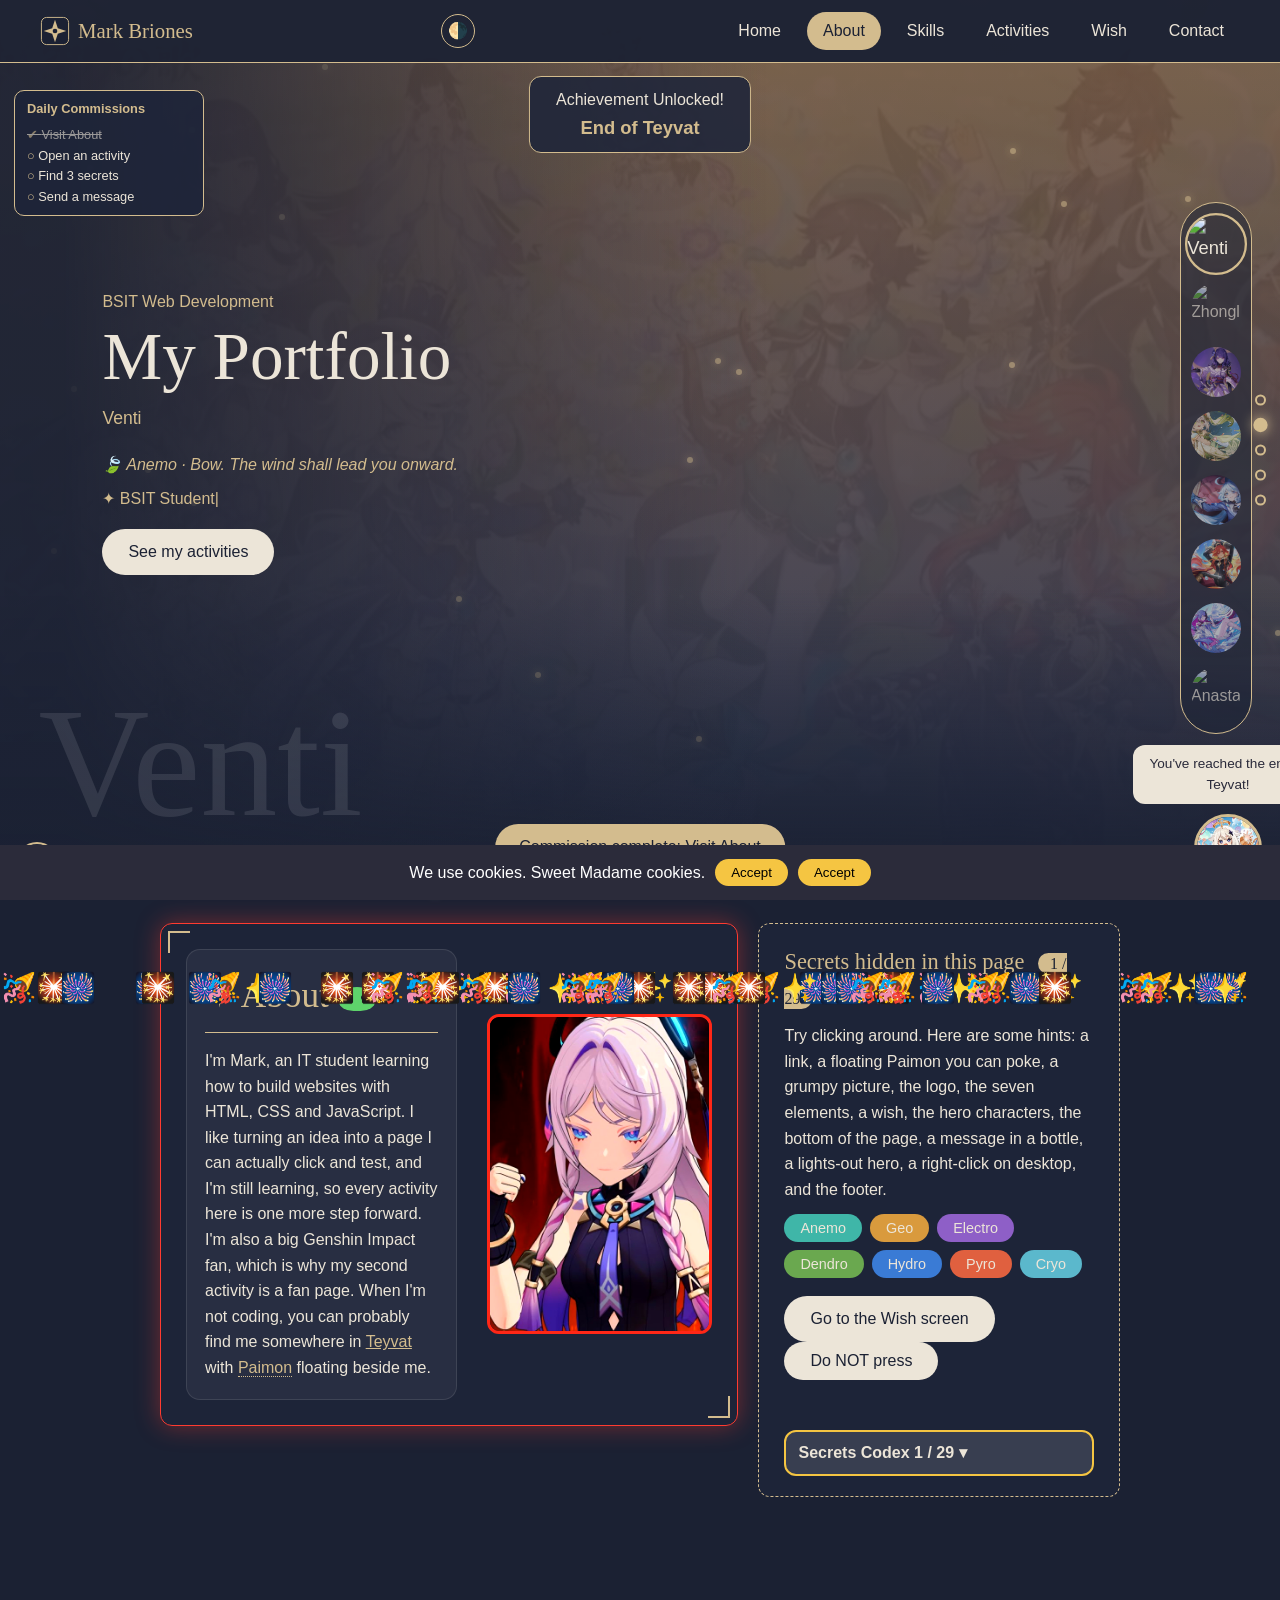
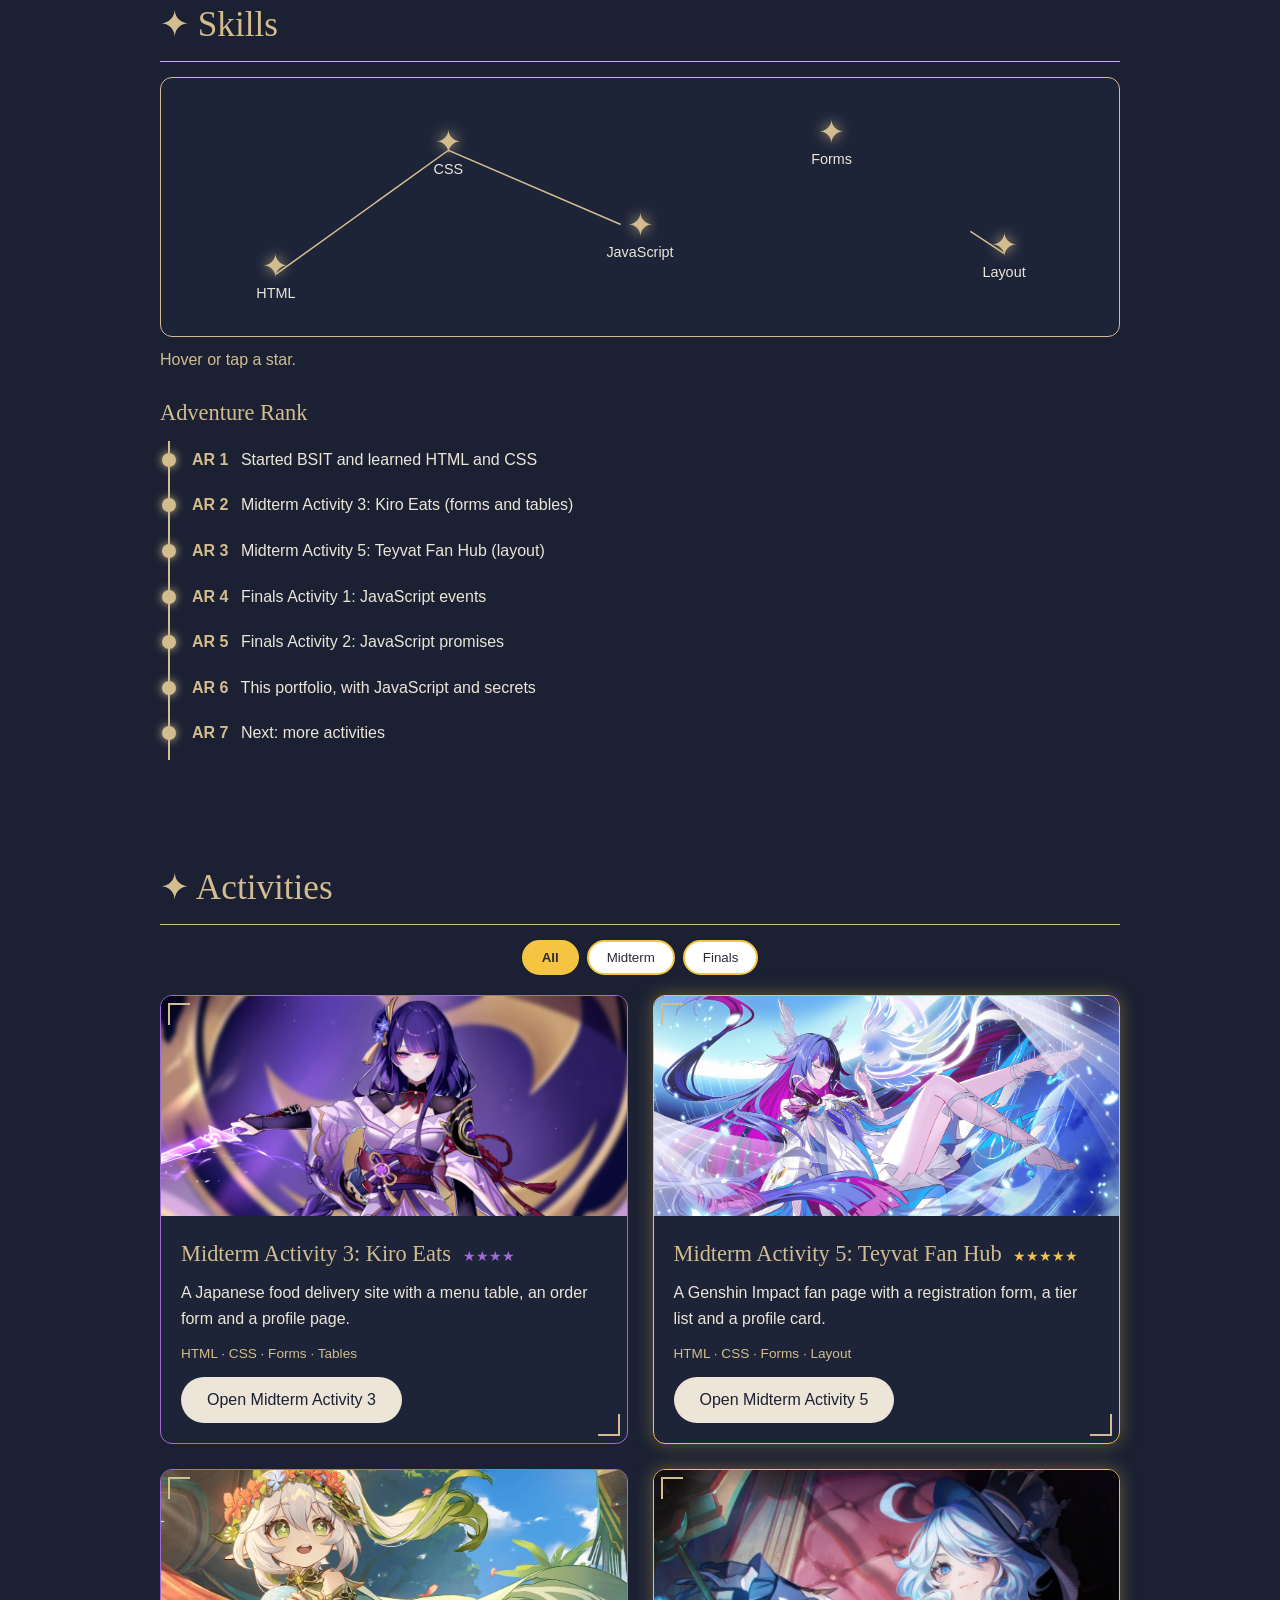
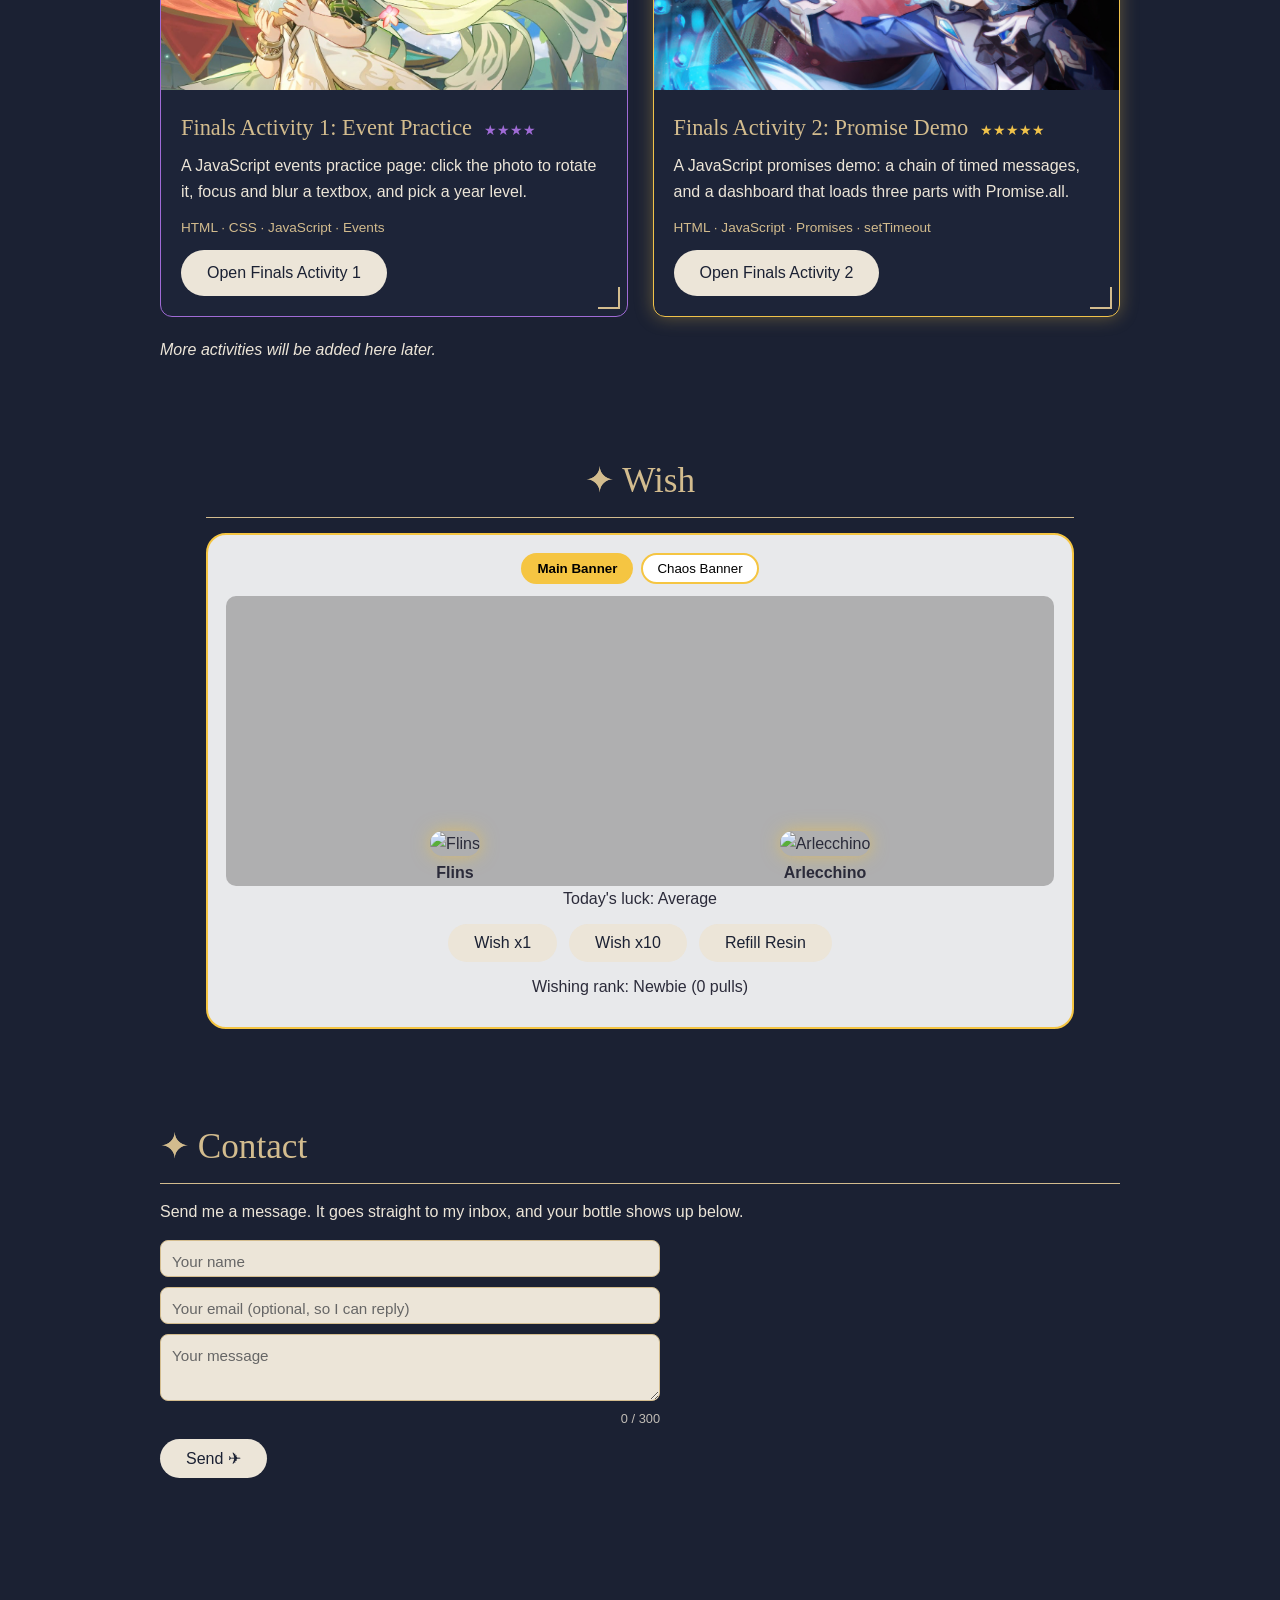
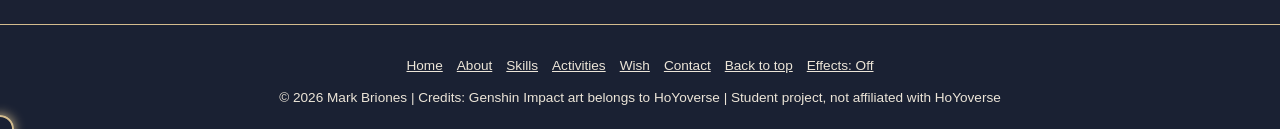
==== commit 89ac5204: "Add files via upload" ====
--- a/index.html
+++ b/index.html
@@ -82,16 +82,19 @@
 <button class="el el-pyro">Pyro</button>
 <button class="el el-cryo">Cryo</button>
 </div>
+<!-- old wish controls stay in the page (script.js needs them) but are hidden; the Wish section below is the one people use -->
+<div id="old-wish" hidden>
 <button class="btn" id="wish-btn">Make a Wish</button> <span id="pity"></span>
-<a class="btn" href="#wish">Open the Wish screen</a>
 <p id="wish-result"></p>
-
-<p><button class="btn" id="nopress">Do NOT press</button></p>
+</div>
+<p><a class="btn" href="#wish">Go to the Wish screen</a> <button class="btn" id="nopress">Do NOT press</button></p>
 <p id="nopress-reply"></p>
 
-<h3>Secrets Codex <span id="codex-count">0 / 0</span></h3>
+<details id="codex-box">
+<summary>Secrets Codex <span id="codex-count">0 / 0</span></summary>
 <ul id="codex-list"></ul>
 <button class="btn" id="hint-btn">Hint from Paimon</button>
+</details>
 </div>
 </section>
 
--- a/extras3.css
+++ b/extras3.css
@@ -67,11 +67,17 @@
   #wish-close { display: inline-block; float: right; }
 }
 
-/* U96 codex */
-#codex-list { list-style: none; padding: 0; display: grid; grid-template-columns: repeat(auto-fill, minmax(200px, 1fr)); gap: 8px; }
-#codex-list li { background: rgba(255,255,255,.7); color: #2b2b3a; border-radius: 10px; padding: 8px; font-size: .85rem; }
-#codex-list li.got { border: 2px solid #f5c542; }
-#codex-list b, #codex-list span { display: block; }
+/* U96 codex (dropdown, compact chips) */
+#codex-box { margin-top: 14px; text-align: left; }
+#codex-box summary { cursor: pointer; font-weight: 700; padding: 8px 12px; border: 2px solid #f5c542; border-radius: 12px; background: rgba(255,255,255,.12); list-style: none; }
+#codex-box summary::-webkit-details-marker { display: none; }
+#codex-box summary::after { content: ' \25BE'; }
+#codex-box[open] summary::after { content: ' \25B4'; }
+#codex-list { list-style: none; margin: 10px 0; padding: 0; display: grid; grid-template-columns: repeat(auto-fill, minmax(120px, 1fr)); gap: 6px; max-height: 240px; overflow-y: auto; }
+#codex-list li { background: rgba(255,255,255,.8); color: #2b2b3a; border-radius: 8px; padding: 5px 8px; font-size: .78rem; line-height: 1.25; }
+#codex-list li.got { border: 2px solid #f5c542; font-weight: 700; }
+#codex-list small { display: block; font-size: .68rem; opacity: .8; }
+.x3-quiet #wish-modal, .x3-quiet #banner, .x3-quiet #flash { visibility: hidden !important; }
 #nopress-reply { min-height: 1.5em; }
 
 /* E120 cookie banner */
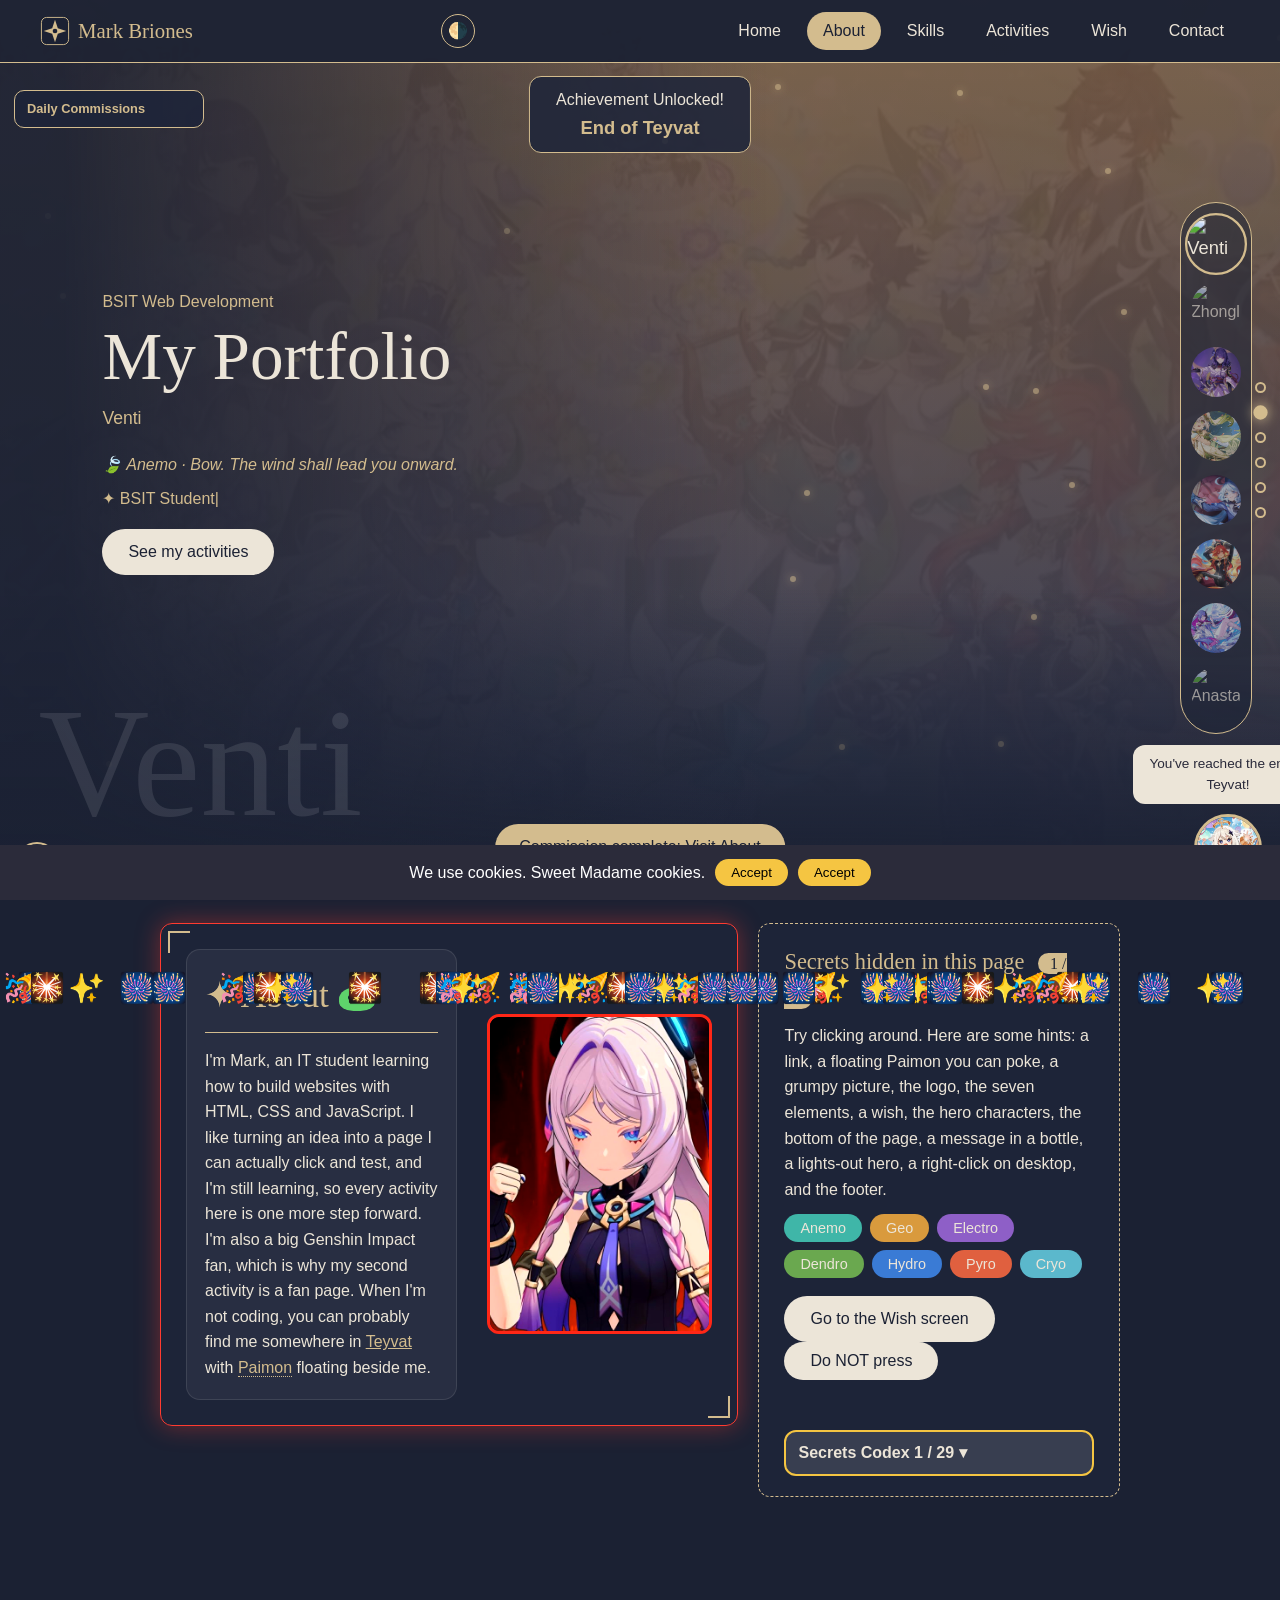
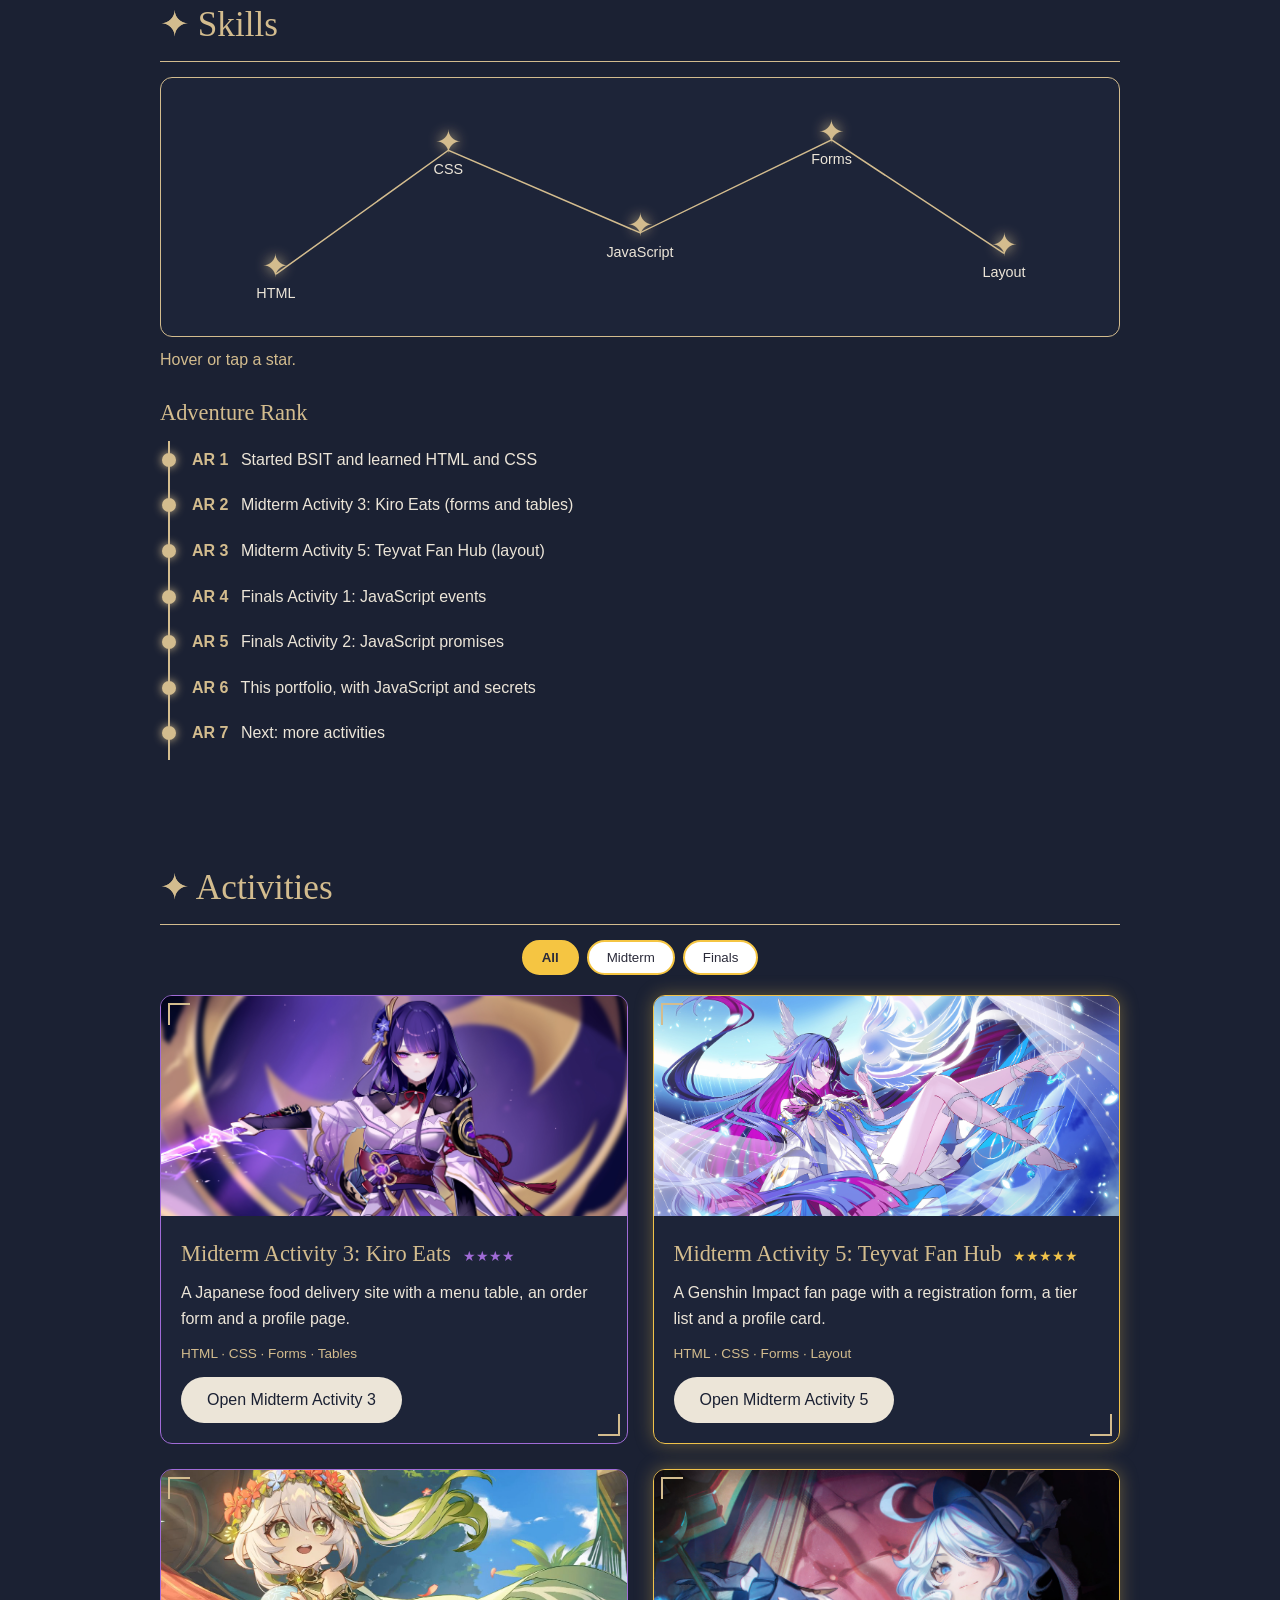
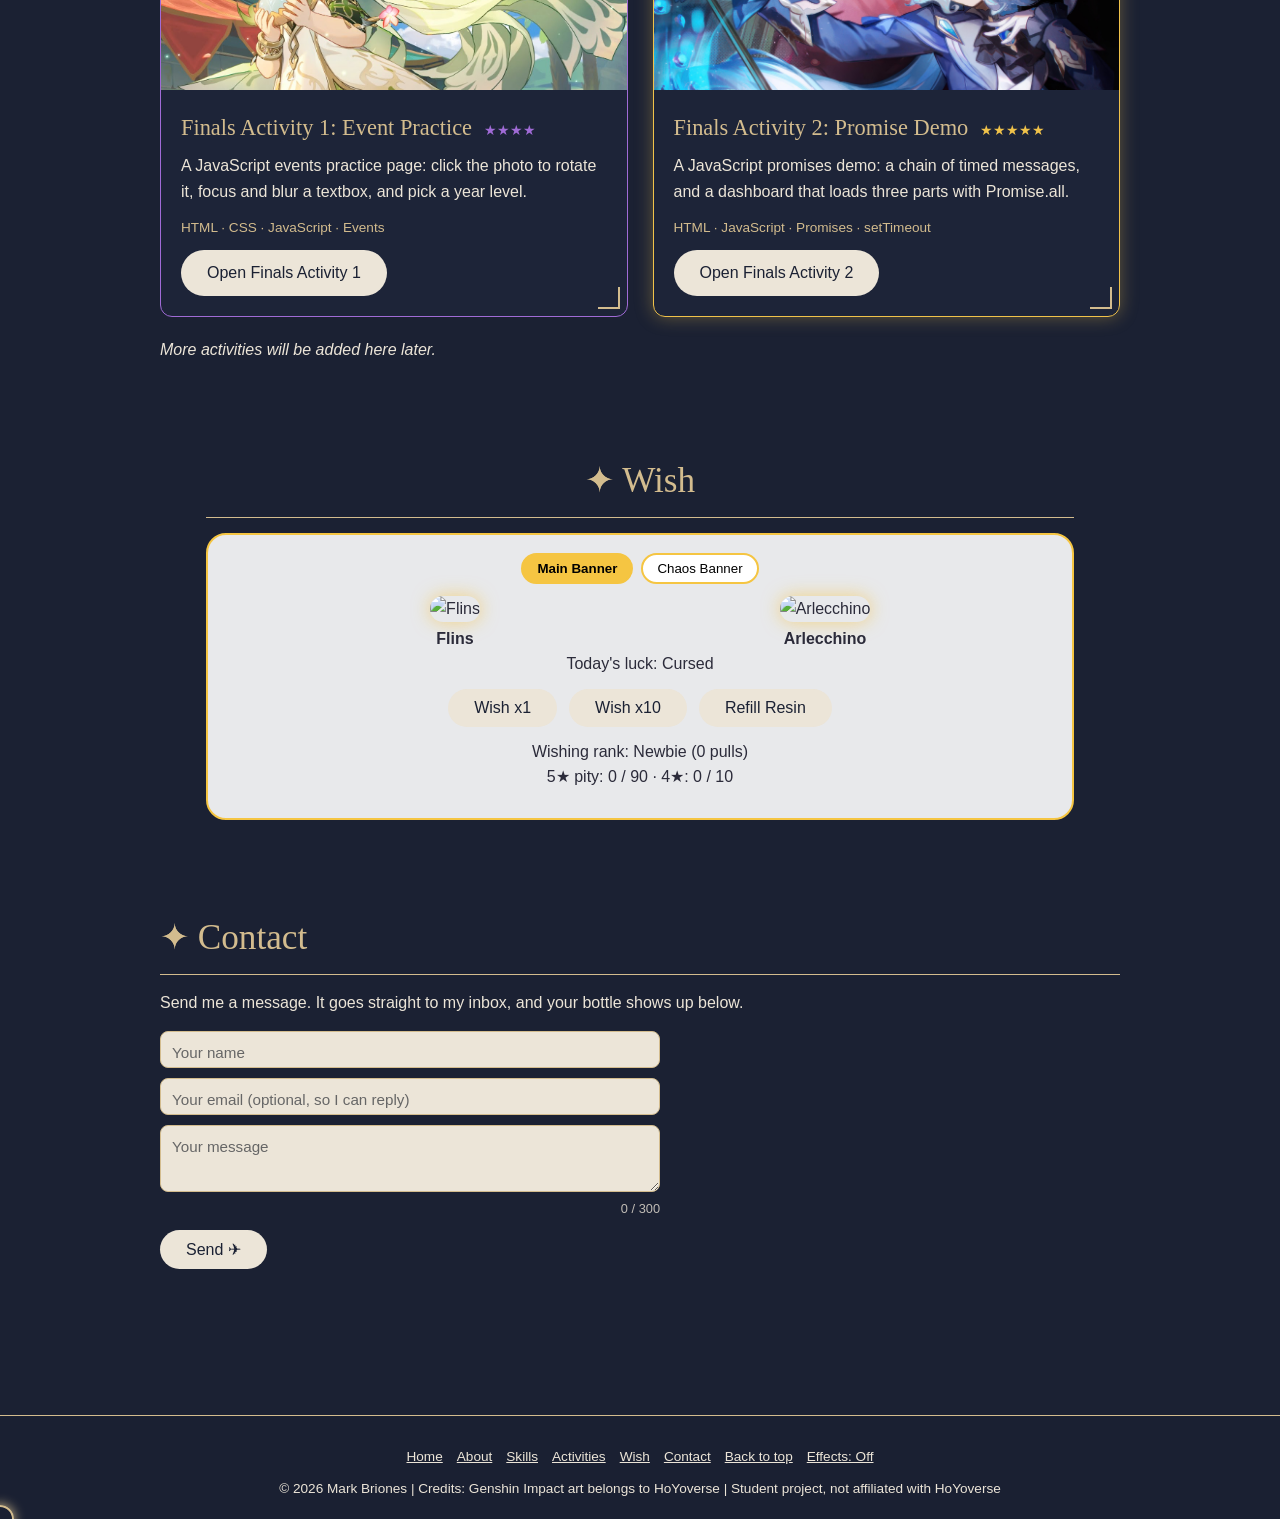
==== commit f1af1fb2: "Add files via upload" ====
--- a/index.html
+++ b/index.html
@@ -202,9 +202,8 @@
 <section id="contact">
 <h2>Contact</h2>
 <p>Send me a message. It goes straight to my inbox, and your bottle shows up below.</p>
-<form id="contact-form" name="contact" method="POST" data-netlify="true" netlify-honeypot="bot-field">
-<input type="hidden" name="form-name" value="contact">
-<p class="hp"><label>Leave this empty <input name="bot-field"></label></p>
+<form id="contact-form" name="contact" method="POST">
+<p class="hp"><label>Leave this empty <input type="checkbox" name="botcheck" tabindex="-1" autocomplete="off"></label></p>
 <div class="field"><input type="text" id="cname" name="name" placeholder=" " required><label for="cname">Your name</label></div>
 <div class="field"><input type="email" id="cemail" name="email" placeholder=" "><label for="cemail">Your email (optional, so I can reply)</label></div>
 <div class="field"><textarea id="cmsg" name="message" rows="3" placeholder=" " required></textarea><label for="cmsg">Your message</label></div>
--- a/extras2.css
+++ b/extras2.css
@@ -39,7 +39,7 @@
 /* constellation + timeline */
 .constellation { position: relative; height: 260px; margin-top: 15px; background: var(--panel); border: 1px solid var(--gold); border-radius: 12px; overflow: hidden; }
 .constellation svg { position: absolute; width: 100%; height: 100%; }
-.constellation polyline { fill: none; stroke: var(--gold); stroke-width: 1.5; vector-effect: non-scaling-stroke; stroke-dasharray: 400; stroke-dashoffset: 400; transition: stroke-dashoffset 2.5s; }
+.constellation polyline { fill: none; stroke: var(--gold); stroke-width: 1.5; vector-effect: non-scaling-stroke; stroke-dasharray: 1000; stroke-dashoffset: 1000; transition: stroke-dashoffset 2.5s; }
 .constellation.lit polyline { stroke-dashoffset: 0; }
 .star { position: absolute; transform: translate(-50%, -50%) scale(0.4); opacity: 0.3; background: none; border: none; color: var(--cream); cursor: pointer; font-size: 0.9rem; transition: all 0.6s; }
 .star::before { content: "\2726"; display: block; font-size: 2rem; color: var(--gold); text-shadow: 0 0 14px var(--gold); }
--- a/extras3.css
+++ b/extras3.css
@@ -9,8 +9,11 @@
 }
 
 /* U116 lite mode */
-.lite * { backdrop-filter: none !important; -webkit-backdrop-filter: none !important; animation-duration: .01s !important; transition-duration: .01s !important; }
-.lite canvas { display: none !important; }
+.lite *, .lite *::before, .lite *::after {
+  backdrop-filter: none !important; -webkit-backdrop-filter: none !important;
+  animation-duration: .01ms !important; animation-iteration-count: 1 !important;
+  transition-duration: .01ms !important;
+}
 
 /* helpers */
 .x3-hide { display: none !important; }
@@ -44,11 +47,11 @@
 #wish-tabs { display: flex; gap: 8px; justify-content: center; margin-bottom: 12px; }
 #wish-tabs button { padding: 6px 14px; border-radius: 16px; border: 2px solid #f5c542; background: #fff; cursor: pointer; }
 #wish-tabs button.on { background: #f5c542; font-weight: 700; }
-.wish-art { display: flex; gap: 10px; justify-content: center; align-items: flex-end; flex-wrap: wrap; }
-.wish-art figure { margin: 0; flex: 1 1 200px; max-width: 360px; }
-.wish-art img { width: 100%; height: 260px; object-fit: cover; object-position: top; border-radius: 14px; box-shadow: 0 0 18px rgba(245,197,66,.6); }
-.wish-art figcaption { font-weight: 700; margin-top: 4px; }
-#chaos-art { padding: 40px 10px; font-size: 1.2rem; }
+#wish-card .wish-art { height: auto; overflow: visible; background: none; display: flex; gap: 10px; justify-content: center; align-items: flex-end; flex-wrap: wrap; }
+#wish-card .wish-art figure { margin: 0; flex: 1 1 200px; max-width: 360px; }
+#wish-card .wish-art img { width: 100%; height: 260px; object-fit: cover; object-position: top; border-radius: 14px; box-shadow: 0 0 18px rgba(245,197,66,.6); }
+#wish-card .wish-art figcaption { font-weight: 700; margin-top: 4px; }
+#wish-card #chaos-art { padding: 40px 10px; font-size: 1.2rem; }
 .wish-btns { display: flex; gap: 12px; justify-content: center; margin: 12px 0; }
 #w-results { display: grid; grid-template-columns: repeat(auto-fill, minmax(110px, 1fr)); gap: 8px; margin-top: 10px; }
 .w-item { background: #f4f1ea; border-radius: 12px; padding: 6px; font-size: .85rem; }
@@ -147,3 +150,30 @@
 .x3-credits .roll small { opacity: .7; }
 .x3-credits .skip-note { position: absolute; bottom: 10px; right: 14px; opacity: .6; }
 @keyframes x3roll { to { top: -120%; } }
+
+/* ===== fixes ===== */
+footer { position: relative; z-index: 1; }              /* sky/rain overlays were tinting the footer */
+
+#settings { bottom: 116px; }                            /* no longer covers the back-to-top button */
+@media (max-width: 750px) { #settings { bottom: 168px; } }
+
+@media (prefers-reduced-motion: reduce) { #overlay img { transform: none; } }  /* popup was stuck at 20% size */
+
+/* hard-pity glow: was an outer shadow on a full-screen element, so it never showed */
+#wish-modal.x3-rainbow { animation: x3rainbowIn 2.4s; }
+@keyframes x3rainbowIn {
+  0%   { box-shadow: inset 0 0 140px 30px #f33; }
+  20%  { box-shadow: inset 0 0 140px 30px #fa0; }
+  40%  { box-shadow: inset 0 0 140px 30px #3c3; }
+  60%  { box-shadow: inset 0 0 140px 30px #39f; }
+  80%  { box-shadow: inset 0 0 140px 30px #a3f; }
+  100% { box-shadow: inset 0 0 0 0 #fff; }
+}
+
+/* phones: wish results were hidden behind the bottom sheet (z-index 8500) */
+@media (max-width: 700px) {
+  #wish-modal { z-index: 8600; }
+  .fall { z-index: 8650; }
+  #flash { z-index: 8700; }
+  #toast, #banner { z-index: 9100; }
+}
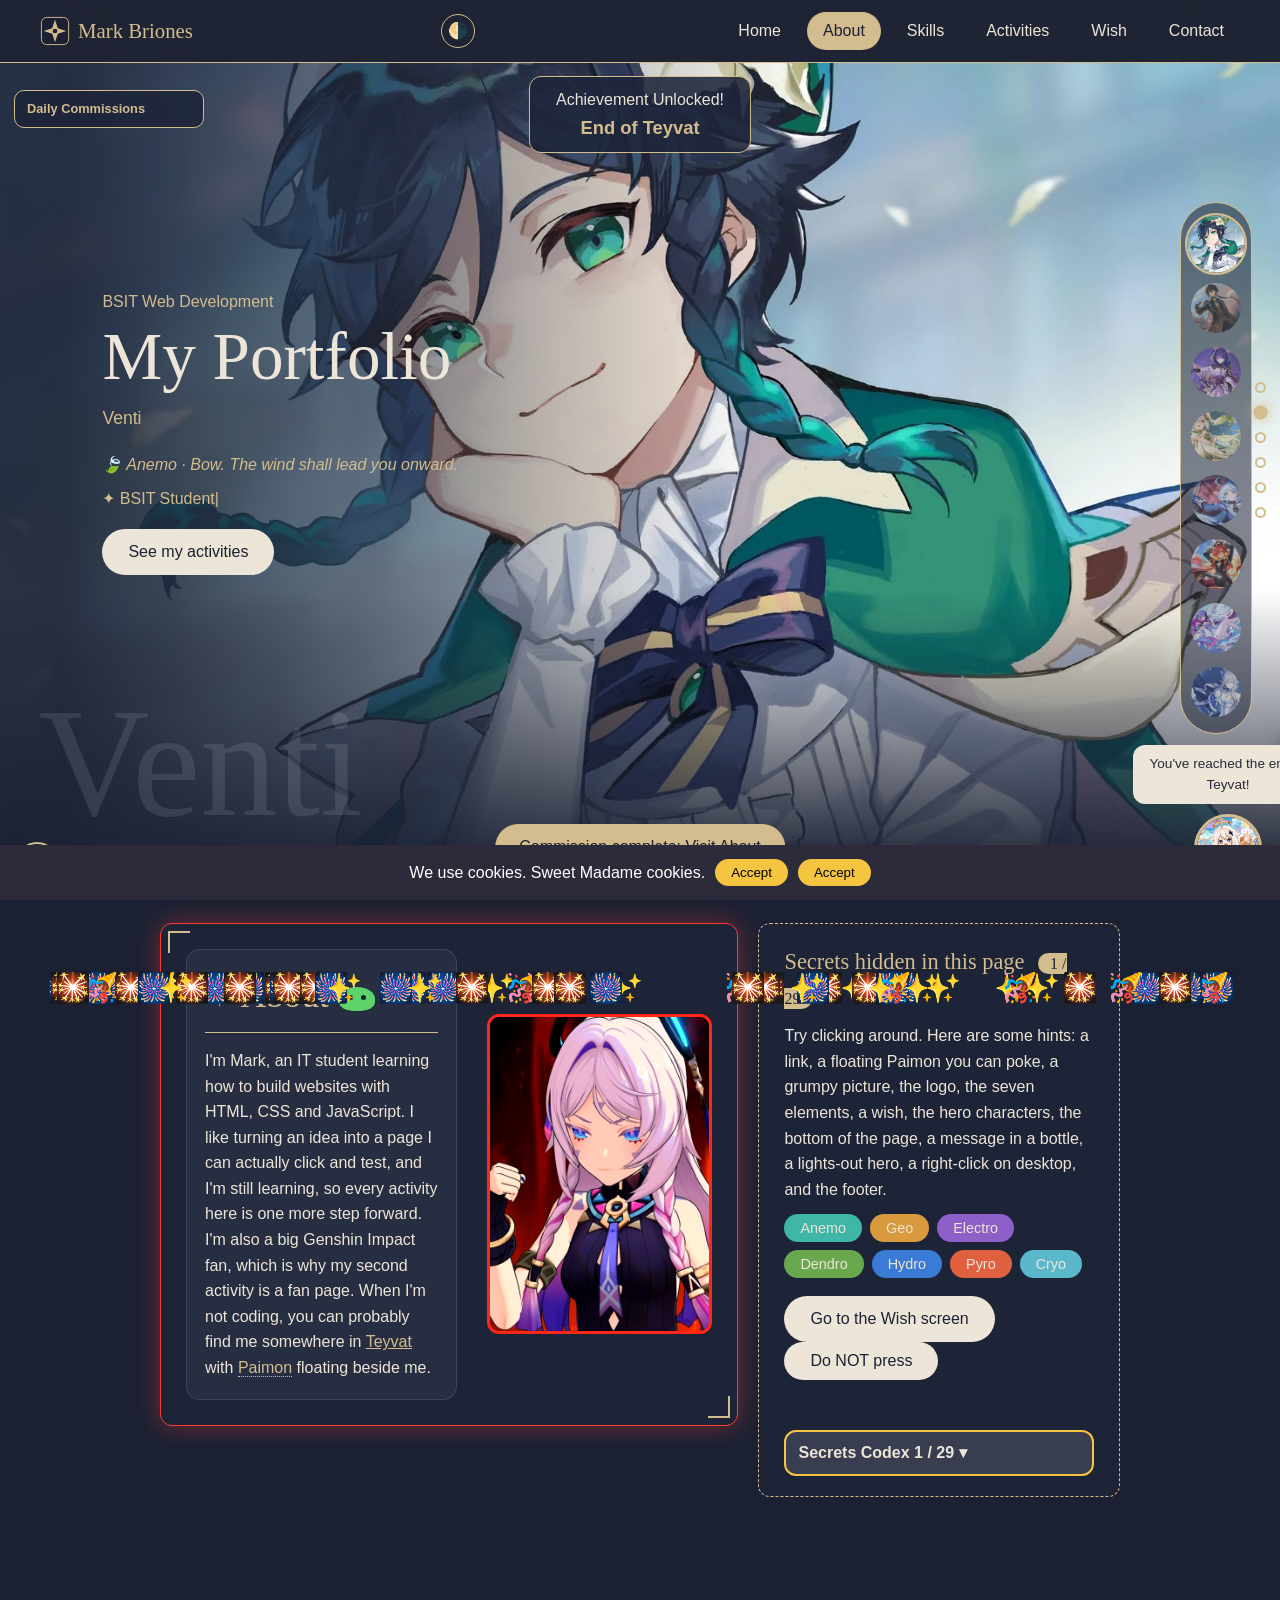
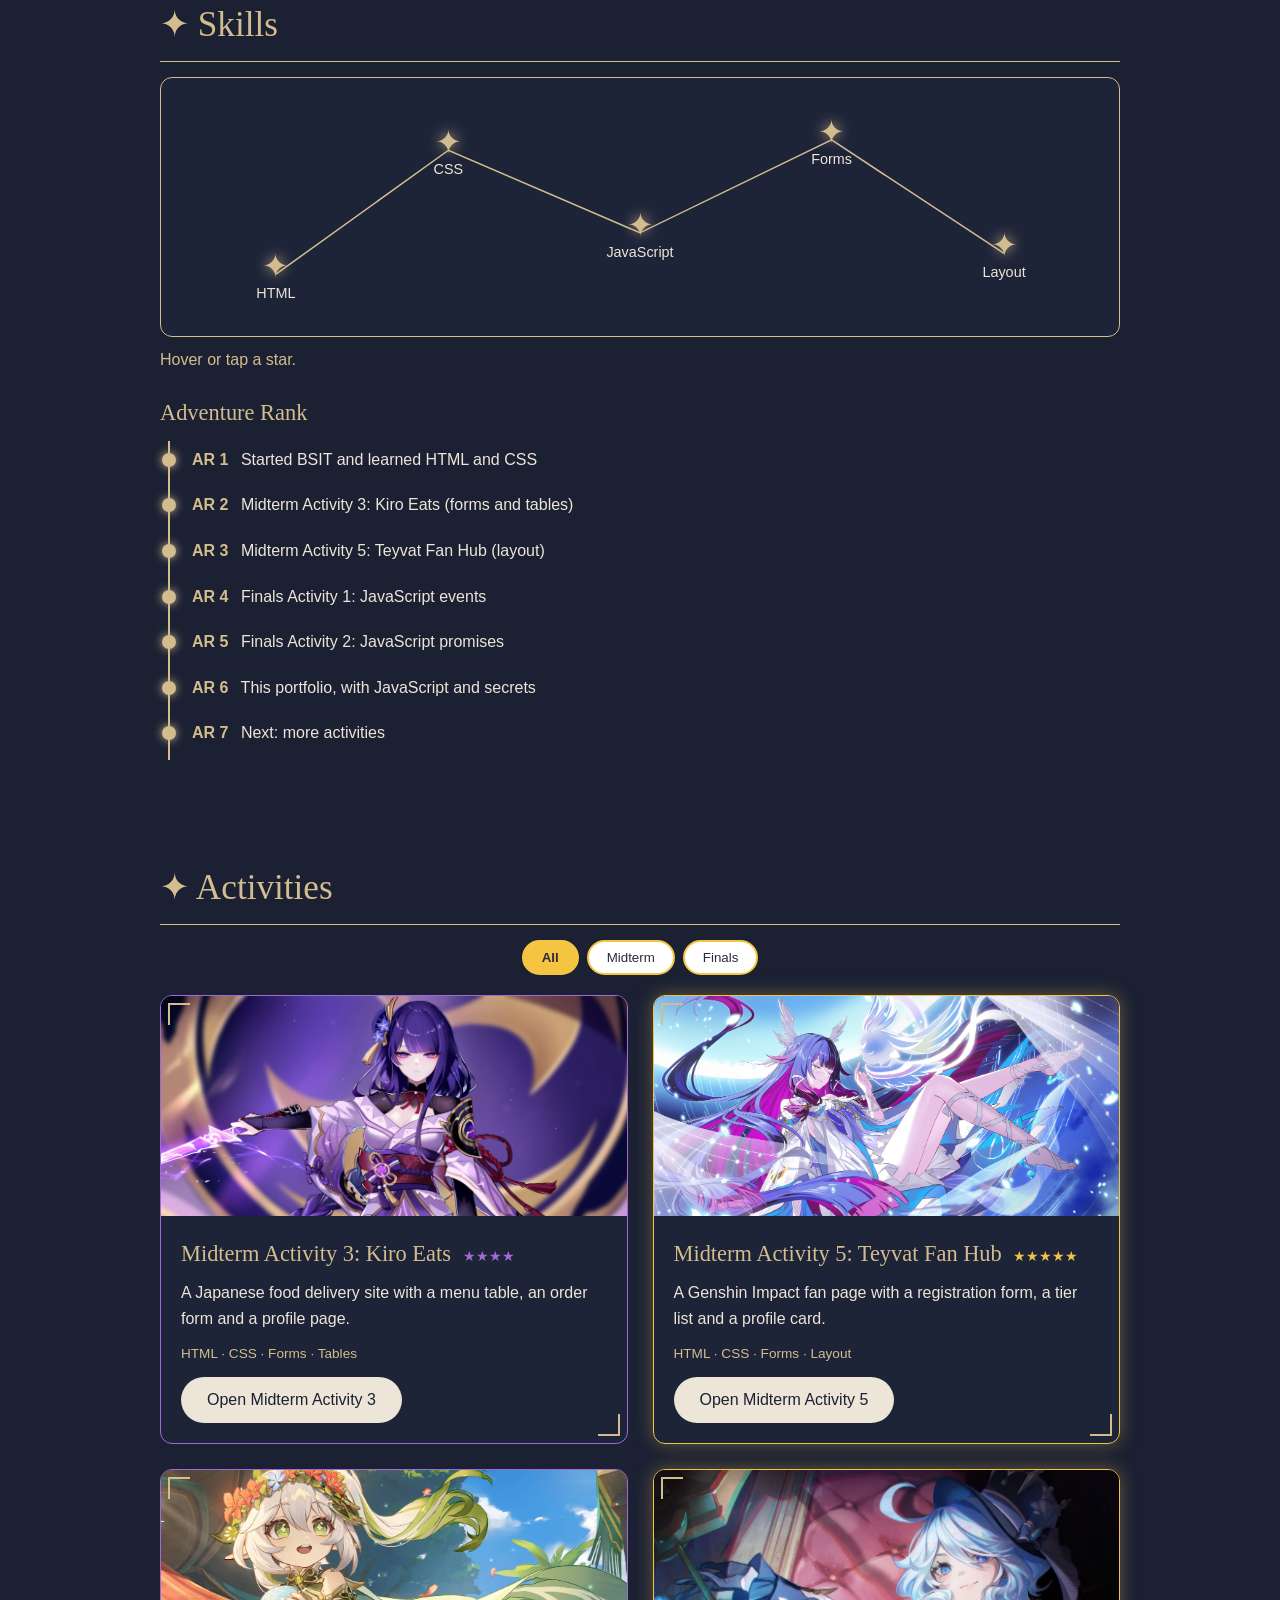
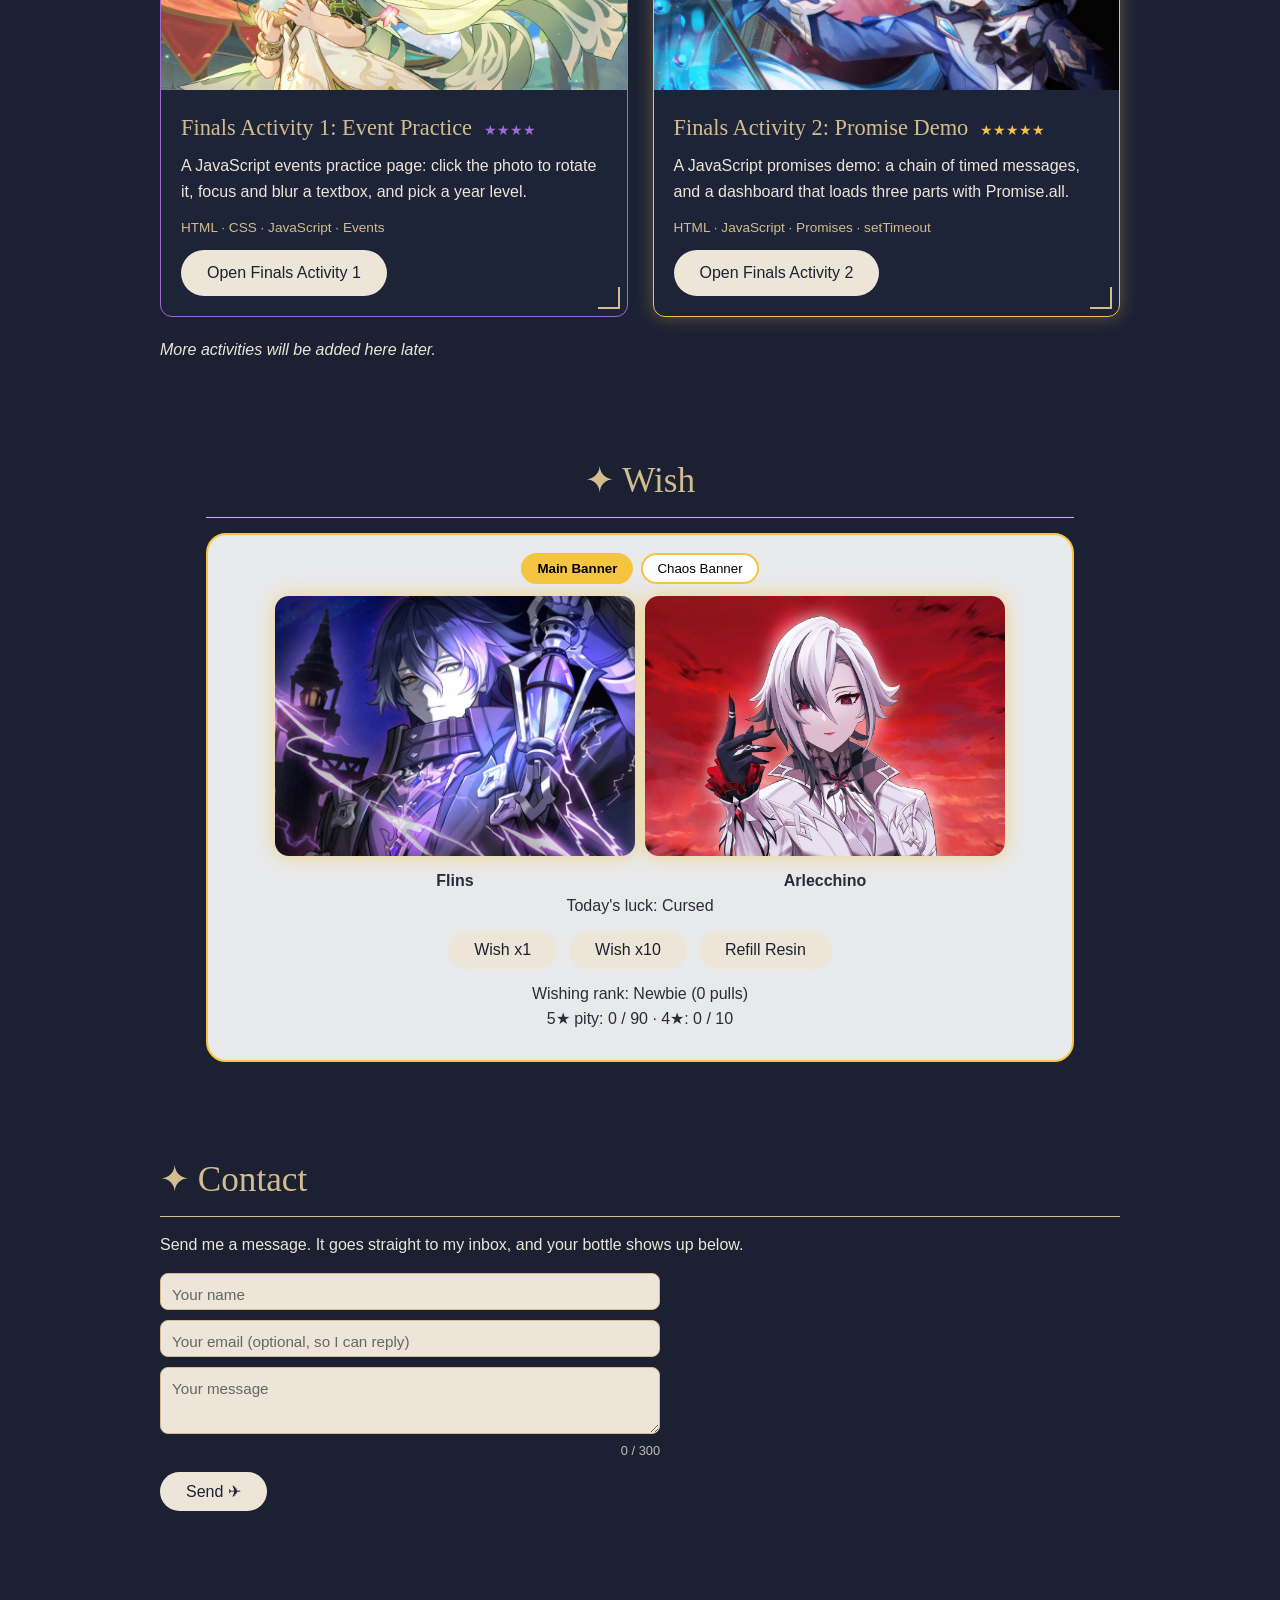
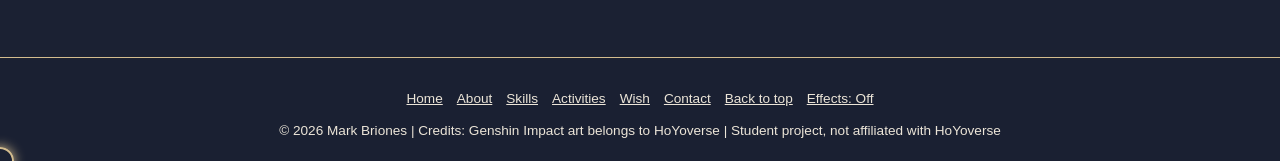
==== commit 426f718f: "Add files via upload" ====
--- a/index.html
+++ b/index.html
@@ -146,7 +146,7 @@
 <h3>Midterm Activity 5: Teyvat Fan Hub <span class="stars">&#9733;&#9733;&#9733;&#9733;&#9733;</span></h3>
 <p>A Genshin Impact fan page with a registration form, a tier list and a profile card.</p>
 <p class="tags">HTML &middot; CSS &middot; Forms &middot; Layout</p>
-<a class="btn" href="midterms-act5/" target="_blank">Open Midterm Activity 5</a>
+<a class="btn" href="midterms-act5/home.html" target="_blank">Open Midterm Activity 5</a>
 </div>
 </article>
 <article class="card">
@@ -182,8 +182,8 @@
 <button data-b="chaos">Chaos Banner</button>
 </div>
 <div class="wish-art" id="wish-art">
-<figure><img src="images/flins.jpg" alt="Flins"><figcaption>Flins</figcaption></figure>
-<figure><img src="images/arlecchino.jpg" alt="Arlecchino"><figcaption>Arlecchino</figcaption></figure>
+<figure><img src="images/wish/flins.jpg" alt="Flins"><figcaption>Flins</figcaption></figure>
+<figure><img src="images/wish/arlecchino.jpg" alt="Arlecchino"><figcaption>Arlecchino</figcaption></figure>
 </div>
 <div class="wish-art" id="chaos-art" style="display:none">Featured 5-star: Paimon<br>(she is not for adoption)</div>
 <p id="luck"></p>
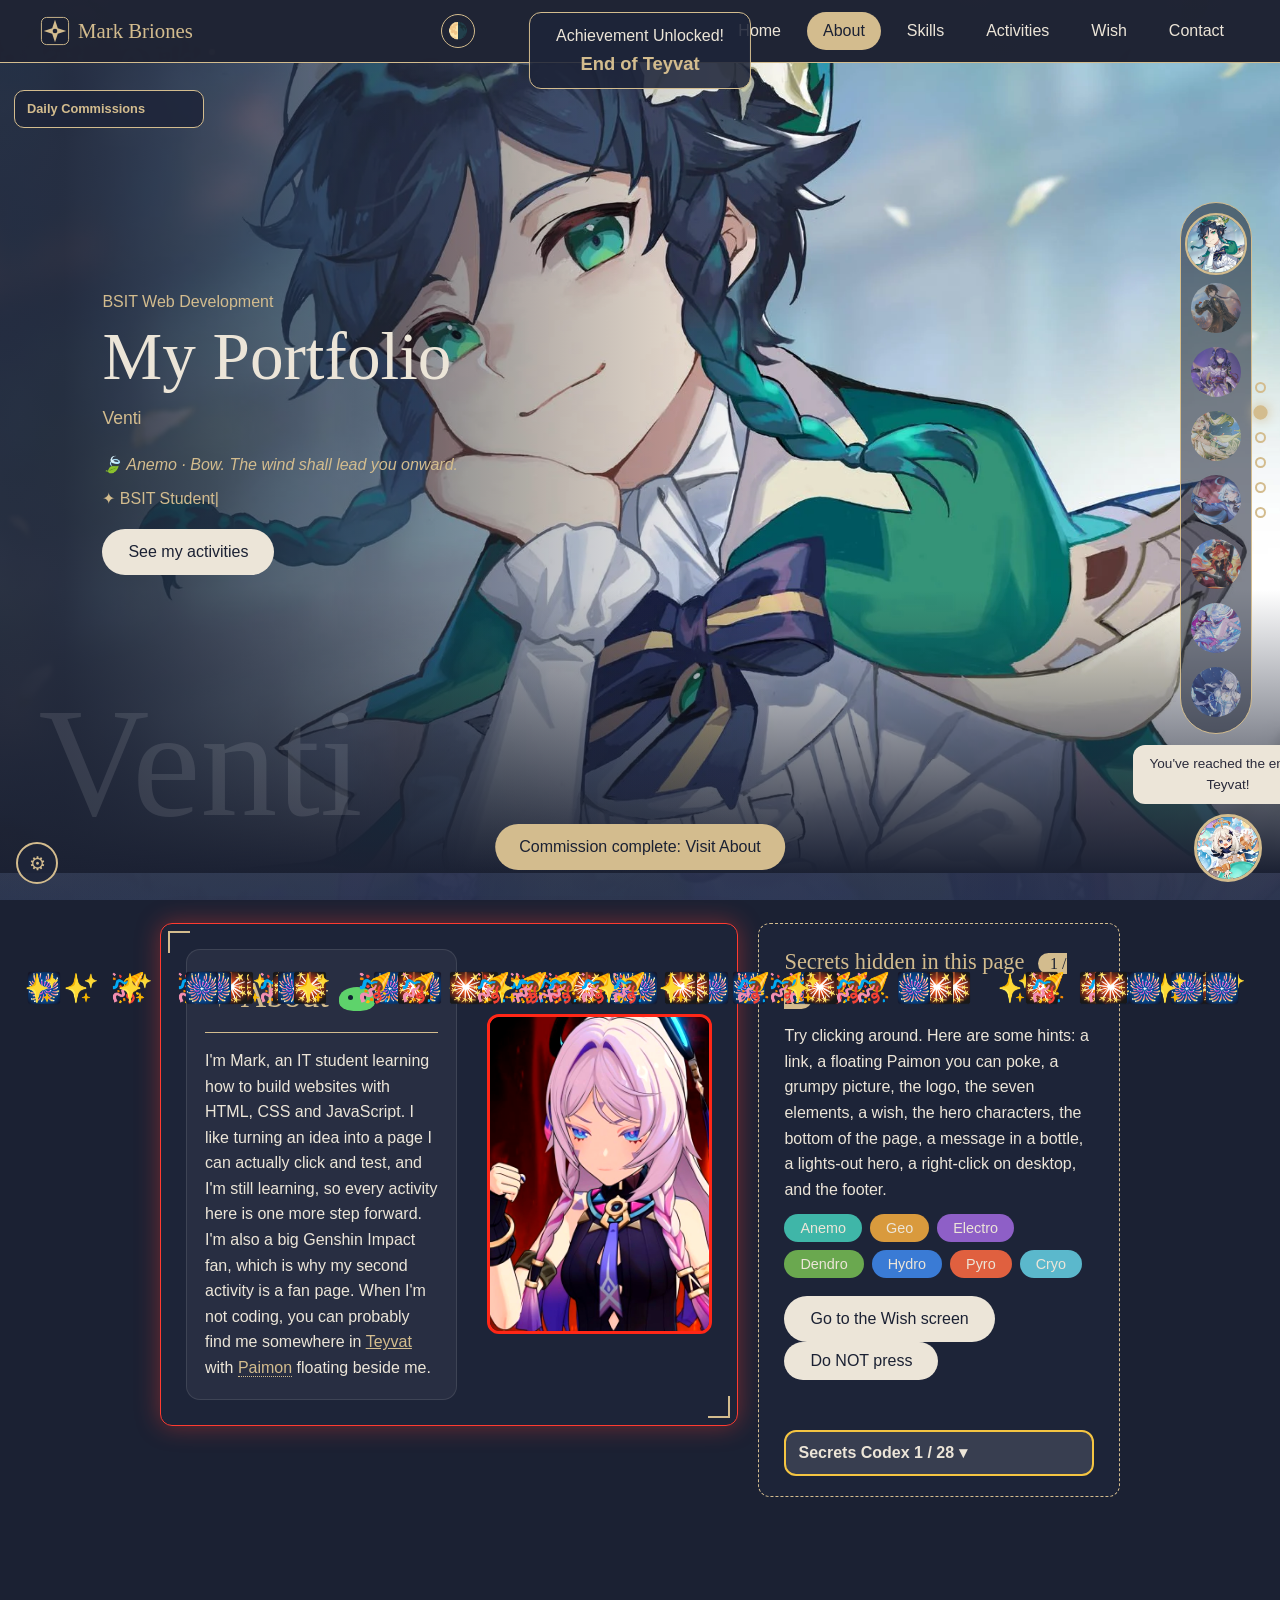
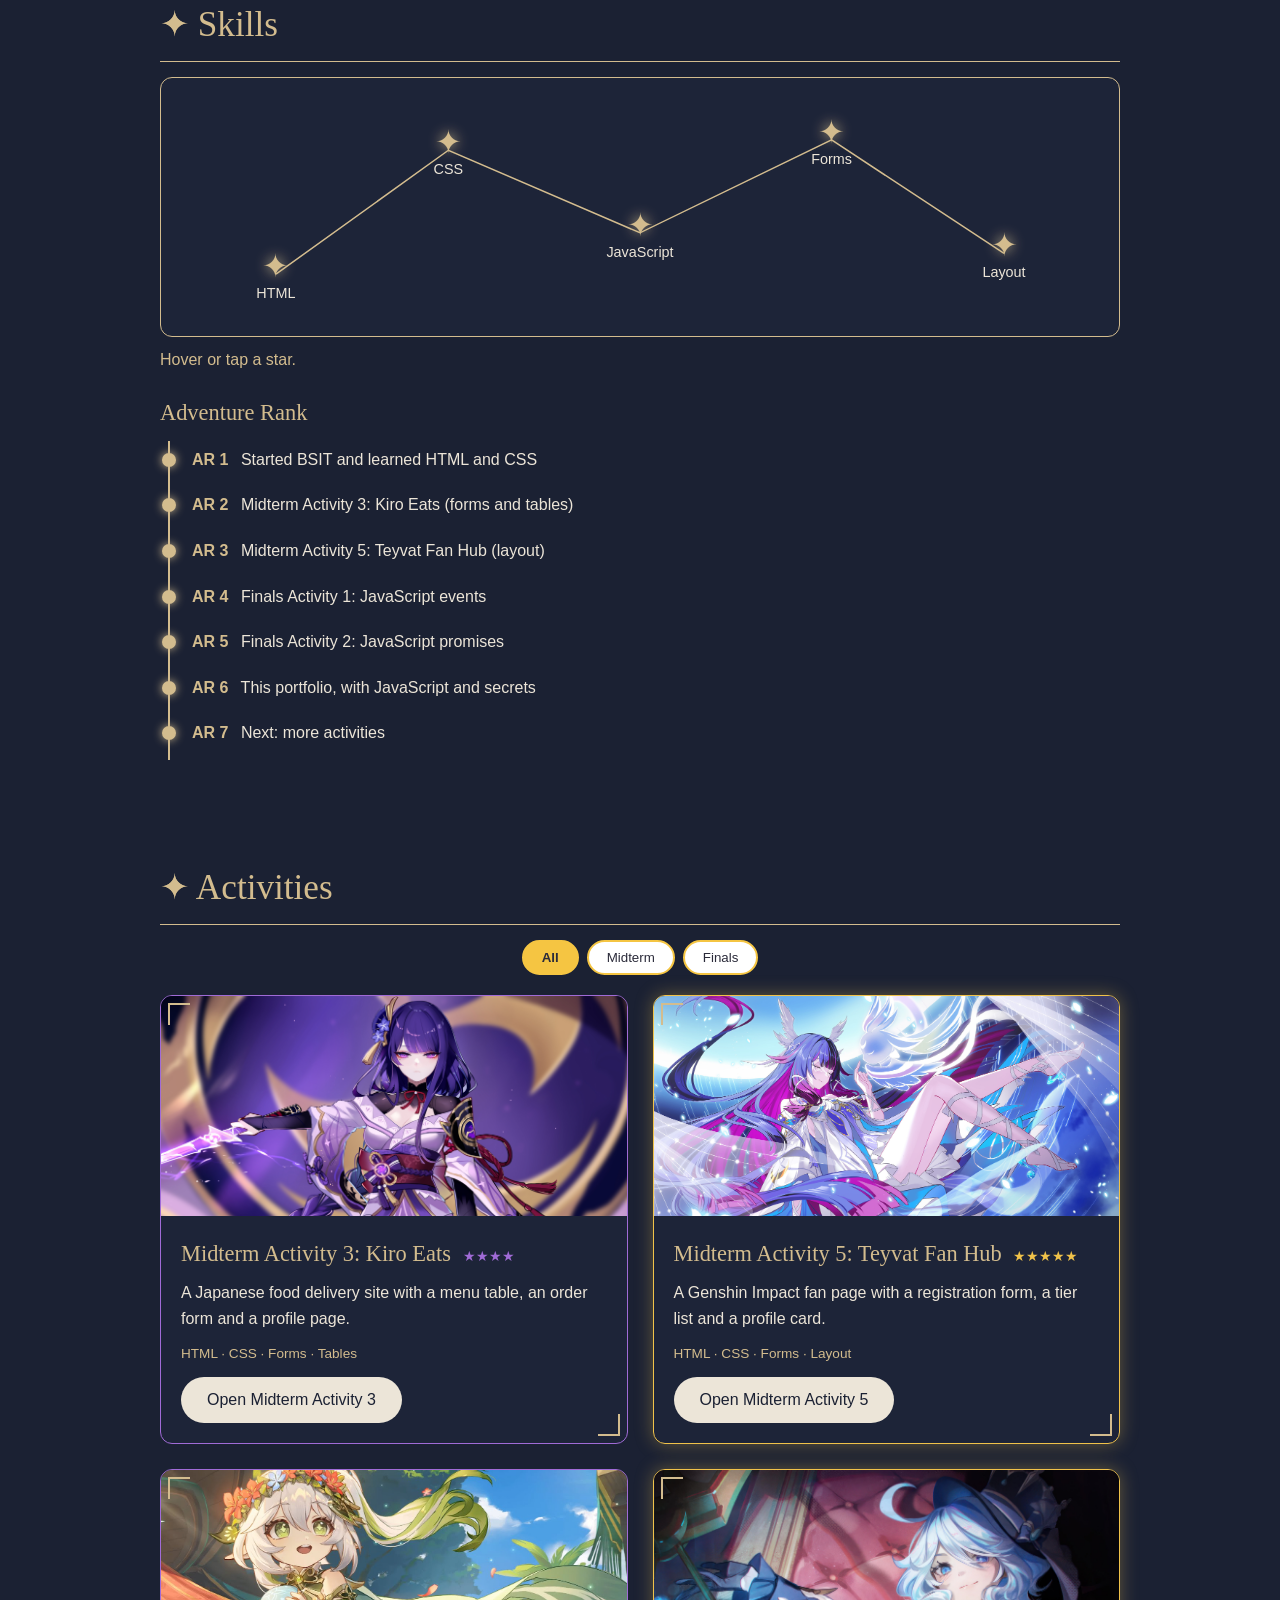
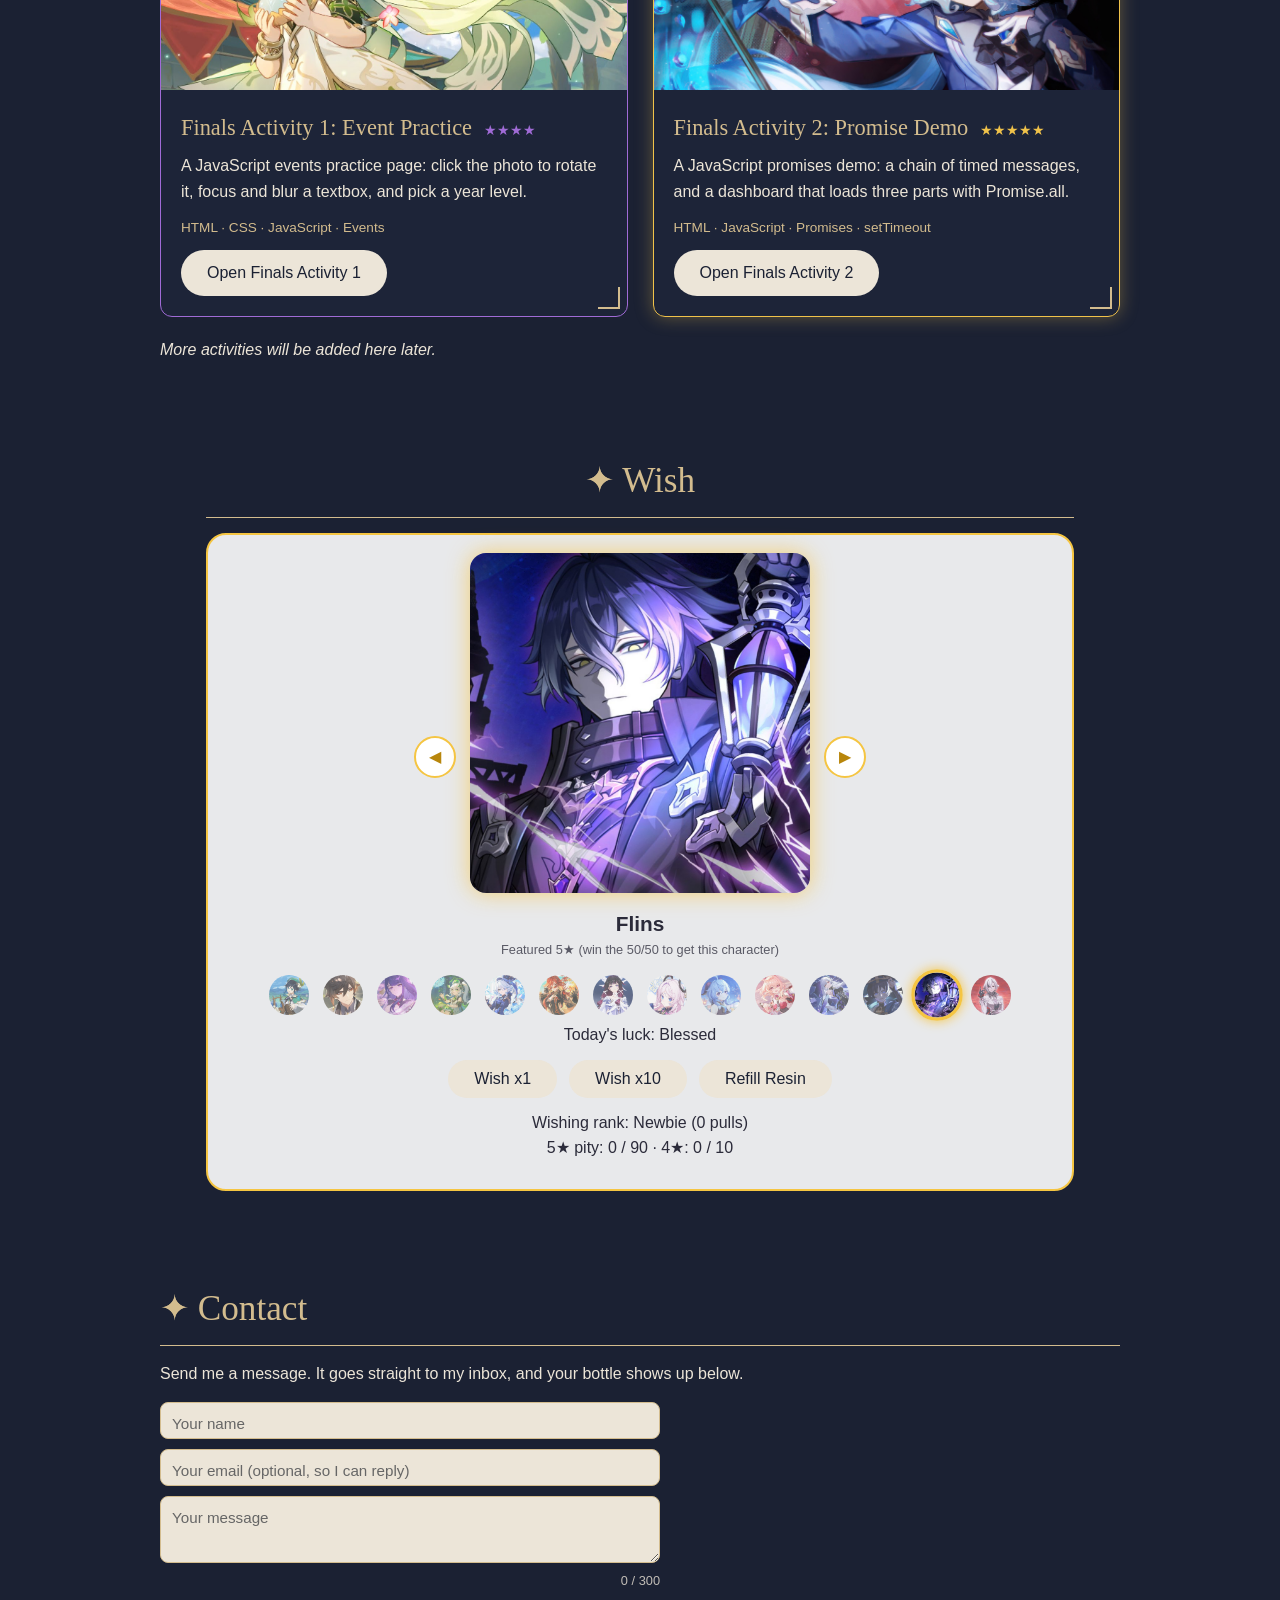
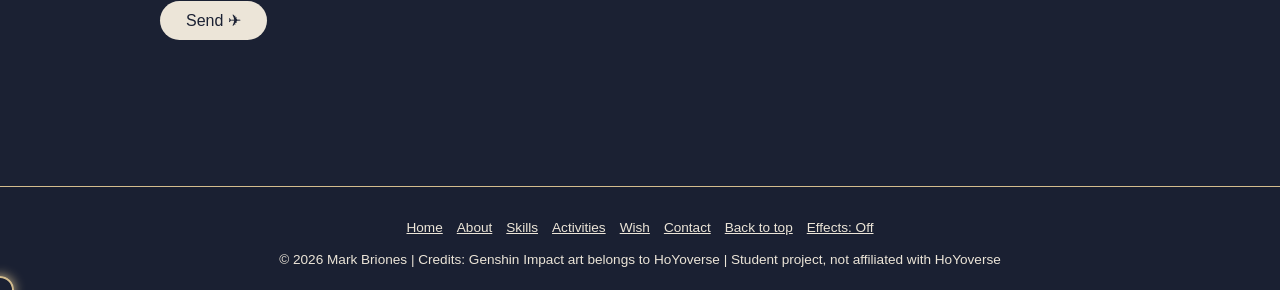
==== commit c2314269: "Add files via upload" ====
--- a/index.html
+++ b/index.html
@@ -177,15 +177,12 @@
 <button class="btn" id="wish-open">Open the Wish screen</button>
 <div id="wish-card">
 <button class="btn" id="wish-close">Close</button>
-<div id="wish-tabs">
-<button class="on" data-b="main">Main Banner</button>
-<button data-b="chaos">Chaos Banner</button>
-</div>
 <div class="wish-art" id="wish-art">
-<figure><img src="images/wish/flins.jpg" alt="Flins"><figcaption>Flins</figcaption></figure>
-<figure><img src="images/wish/arlecchino.jpg" alt="Arlecchino"><figcaption>Arlecchino</figcaption></figure>
-</div>
-<div class="wish-art" id="chaos-art" style="display:none">Featured 5-star: Paimon<br>(she is not for adoption)</div>
+<button class="b-arrow" id="bp-prev" type="button" aria-label="Previous featured character">&#9664;</button>
+<figure><img id="wish-feature" src="images/wish/flins.jpg" alt="Flins"><figcaption id="wish-feature-name">Flins</figcaption><small>Featured 5&#9733; (win the 50/50 to get this character)</small></figure>
+<button class="b-arrow" id="bp-next" type="button" aria-label="Next featured character">&#9654;</button>
+</div>
+<div id="banner-thumbs" aria-label="Choose the featured character"></div>
 <p id="luck"></p>
 <div class="wish-btns">
 <button class="btn" id="w1">Wish x1</button>
--- a/extras3.css
+++ b/extras3.css
@@ -44,14 +44,18 @@
 /* U84 wish section */
 #wish { max-width: 900px; margin: 0 auto; padding: 40px 16px; text-align: center; }
 #wish-card { background: rgba(255,255,255,.9); color: #2b2b3a; border-radius: 20px; padding: 18px; border: 2px solid #f5c542; }
-#wish-tabs { display: flex; gap: 8px; justify-content: center; margin-bottom: 12px; }
-#wish-tabs button { padding: 6px 14px; border-radius: 16px; border: 2px solid #f5c542; background: #fff; cursor: pointer; }
-#wish-tabs button.on { background: #f5c542; font-weight: 700; }
-#wish-card .wish-art { height: auto; overflow: visible; background: none; display: flex; gap: 10px; justify-content: center; align-items: flex-end; flex-wrap: wrap; }
-#wish-card .wish-art figure { margin: 0; flex: 1 1 200px; max-width: 360px; }
-#wish-card .wish-art img { width: 100%; height: 260px; object-fit: cover; object-position: top; border-radius: 14px; box-shadow: 0 0 18px rgba(245,197,66,.6); }
-#wish-card .wish-art figcaption { font-weight: 700; margin-top: 4px; }
-#wish-card #chaos-art { padding: 40px 10px; font-size: 1.2rem; }
+#wish-card .wish-art { height: auto; overflow: visible; background: none; display: flex; gap: 14px; justify-content: center; align-items: center; }
+#wish-card .wish-art figure { margin: 0; flex: 0 1 340px; text-align: center; }
+#wish-card .wish-art img { width: 100%; height: 340px; object-fit: cover; object-position: top; border-radius: 16px; box-shadow: 0 0 22px rgba(245,197,66,.7); }
+#wish-card .wish-art figcaption { font-weight: 700; font-size: 1.3rem; margin-top: 6px; }
+#wish-card .wish-art small { display: block; opacity: .75; font-size: .8rem; }
+#wish-card .b-arrow { flex: none; width: 42px; height: 42px; border-radius: 50%; border: 2px solid #f5c542; background: #fff; color: #b8860b; cursor: pointer; font-size: 1rem; }
+#wish-card .b-arrow:hover { background: #f5c542; color: #2b2b3a; }
+#banner-thumbs { display: flex; flex-wrap: wrap; gap: 8px; justify-content: center; margin: 12px 0 4px; }
+#banner-thumbs .bt { width: 46px; height: 46px; padding: 0; border-radius: 50%; border: 3px solid transparent; background: none; cursor: pointer; overflow: hidden; opacity: .65; }
+#banner-thumbs .bt img { width: 100%; height: 100%; object-fit: cover; object-position: top; display: block; }
+#banner-thumbs .bt:hover { opacity: 1; }
+#banner-thumbs .bt.on { border-color: #f5c542; opacity: 1; box-shadow: 0 0 10px #f5c542; transform: scale(1.12); }
 .wish-btns { display: flex; gap: 12px; justify-content: center; margin: 12px 0; }
 #w-results { display: grid; grid-template-columns: repeat(auto-fill, minmax(110px, 1fr)); gap: 8px; margin-top: 10px; }
 .w-item { background: #f4f1ea; border-radius: 12px; padding: 6px; font-size: .85rem; }
@@ -177,3 +181,9 @@
   #flash { z-index: 8700; }
   #toast, #banner { z-index: 9100; }
 }
+
+/* wish pull screen sits above every pop-up (cookie banner, ad, bottom sheet); achievement + toast stay readable on top */
+#wish-modal { z-index: 9200; }
+#flash { z-index: 9250; }
+#toast, #banner { z-index: 9300; }
+#banner.show { top: 12px; }
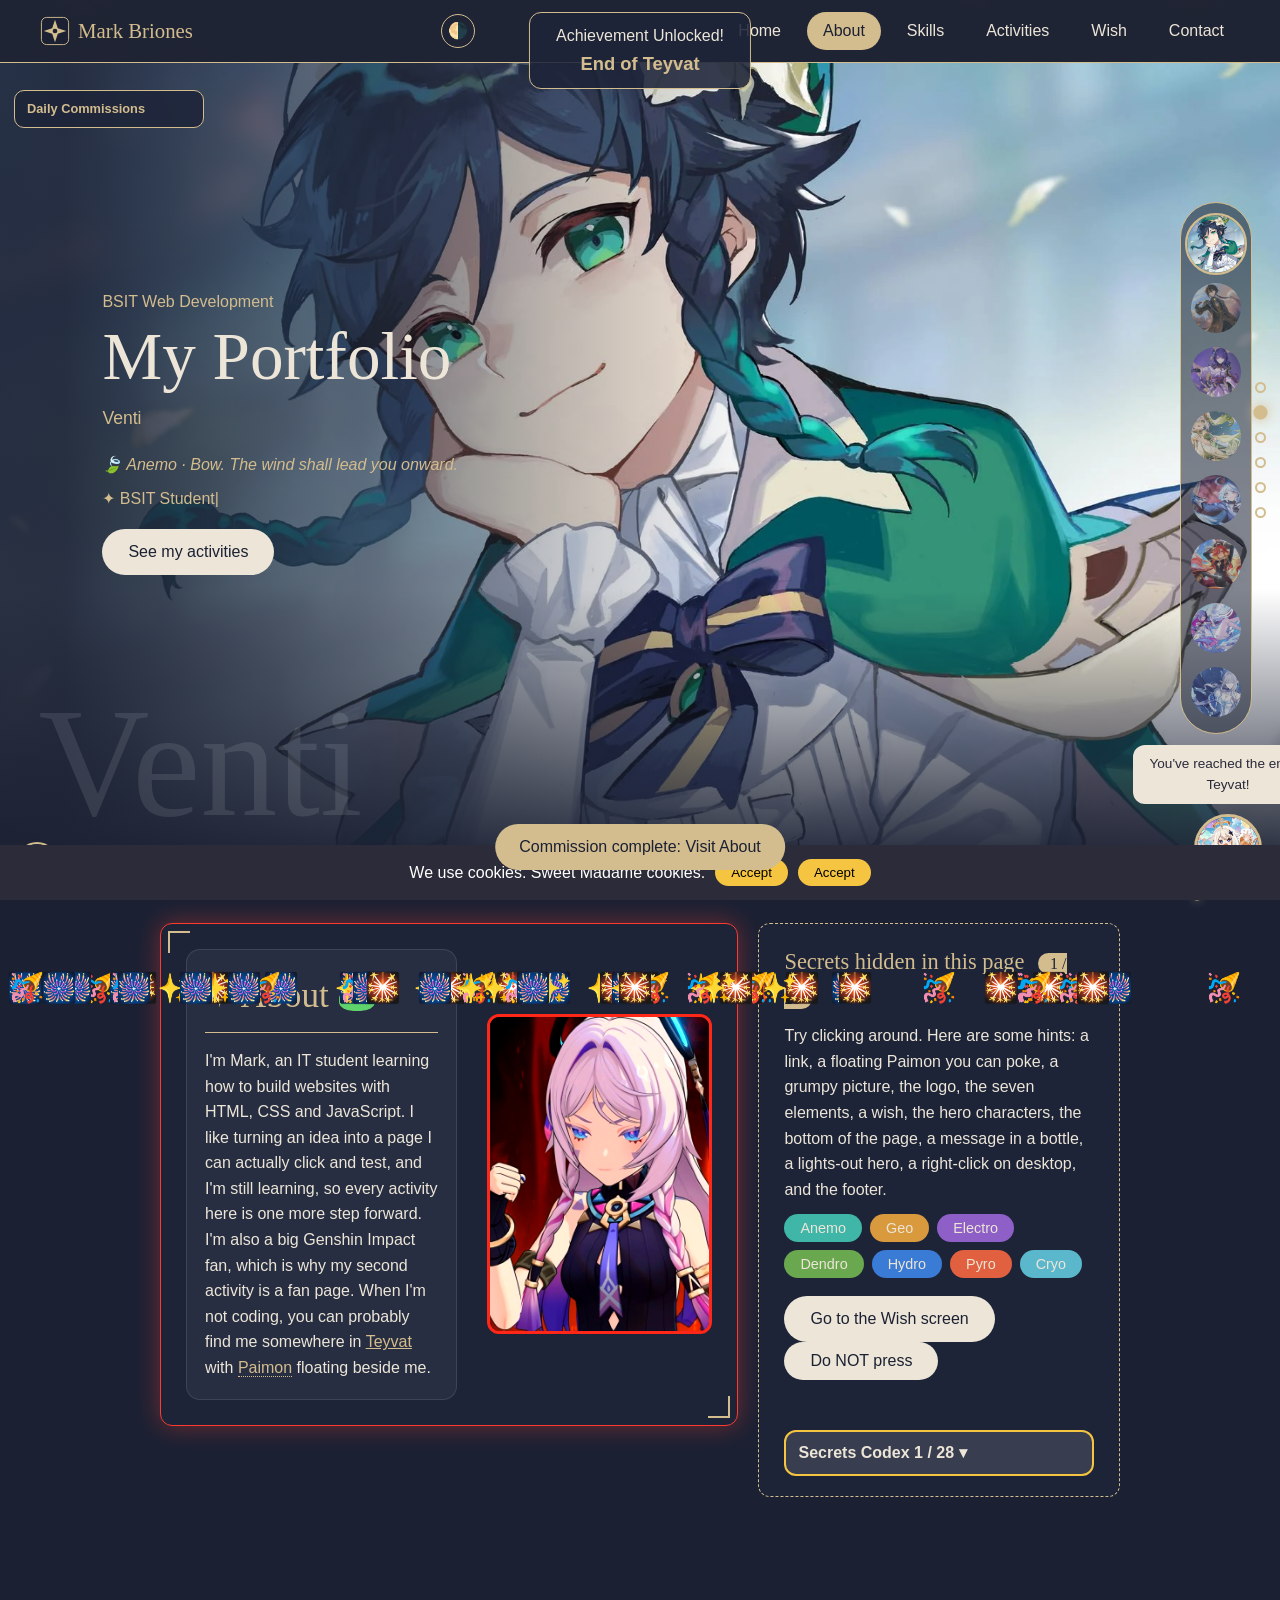
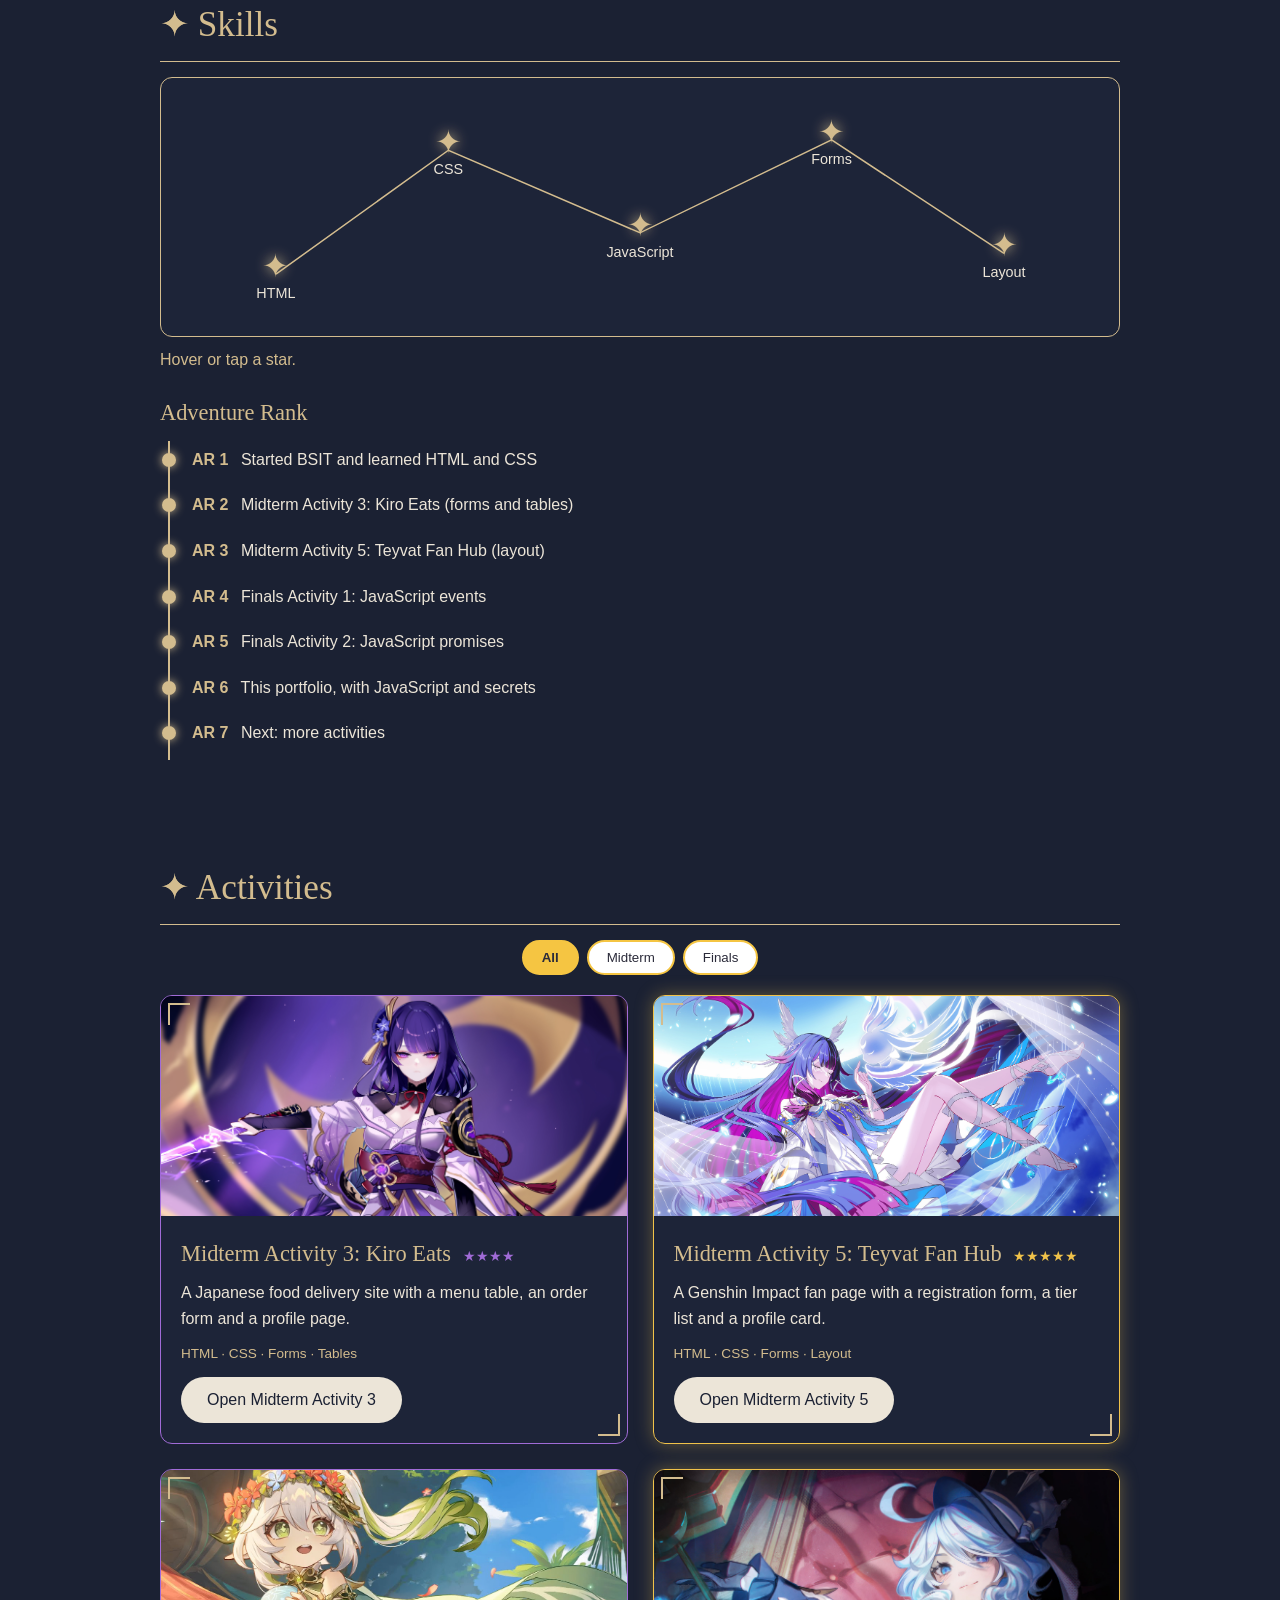
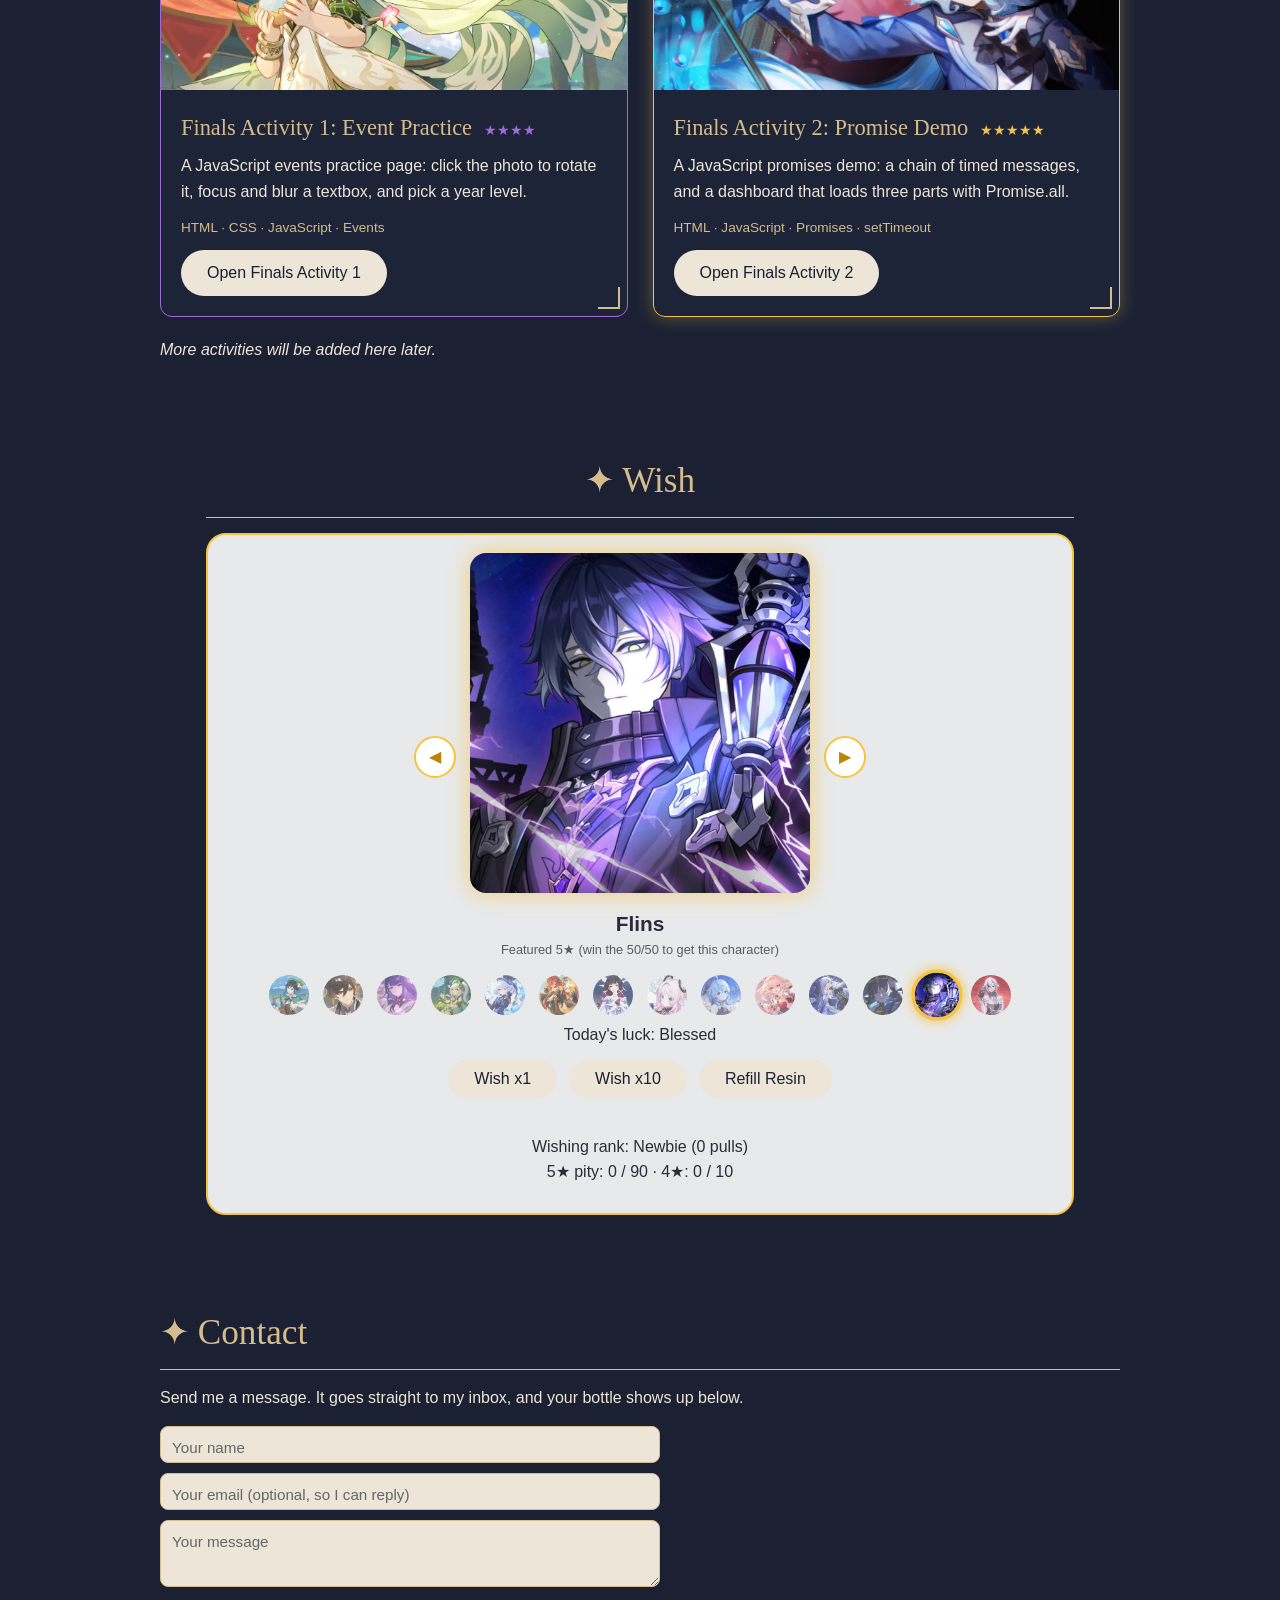
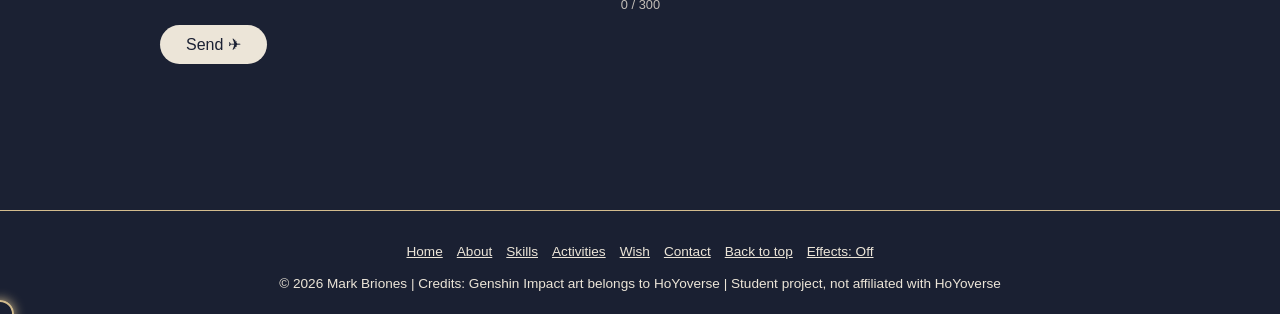
==== commit 3197992c: "Add files via upload" ====
--- a/index.html
+++ b/index.html
@@ -5,10 +5,10 @@
 <meta name="viewport" content="width=device-width, initial-scale=1.0">
 <title>Web Dev Portfolio</title>
 <link rel="icon" type="image/svg+xml" href="favicon.svg">
-<link rel="stylesheet" href="style.css">
-<link rel="stylesheet" href="extras.css">
-<link rel="stylesheet" href="extras2.css">
-<link rel="stylesheet" href="extras3.css">
+<link rel="stylesheet" href="style.css?v=6">
+<link rel="stylesheet" href="extras.css?v=6">
+<link rel="stylesheet" href="extras2.css?v=6">
+<link rel="stylesheet" href="extras3.css?v=6">
 </head>
 <body>
 <a class="skip" href="#about">Skip to content</a>
@@ -189,6 +189,7 @@
 <button class="btn" id="w10">Wish x10</button>
 <button class="btn" id="resin-btn">Refill Resin</button>
 </div>
+<p id="w-last" aria-live="polite"></p>
 <p id="w-rank"></p>
 <p id="w-pity"></p>
 <div id="w-results"></div>
@@ -232,9 +233,9 @@
 <div id="wish-modal"></div>
 <div id="toast"></div>
 
-<script src="script.js"></script>
-<script src="extras.js"></script>
-<script src="extras2.js"></script>
-<script src="extras3.js"></script>
+<script src="script.js?v=6"></script>
+<script src="extras.js?v=6"></script>
+<script src="extras2.js?v=6"></script>
+<script src="extras3.js?v=6"></script>
 </body>
 </html>
--- a/extras3.css
+++ b/extras3.css
@@ -187,3 +187,7 @@
 #flash { z-index: 9250; }
 #toast, #banner { z-index: 9300; }
 #banner.show { top: 12px; }
+
+/* pull screen: make sure nothing can leave it invisible or unclickable */
+#wish-modal.show { opacity: 1 !important; visibility: visible !important; pointer-events: auto !important; }
+#w-last { min-height: 1.5em; font-weight: 700; }
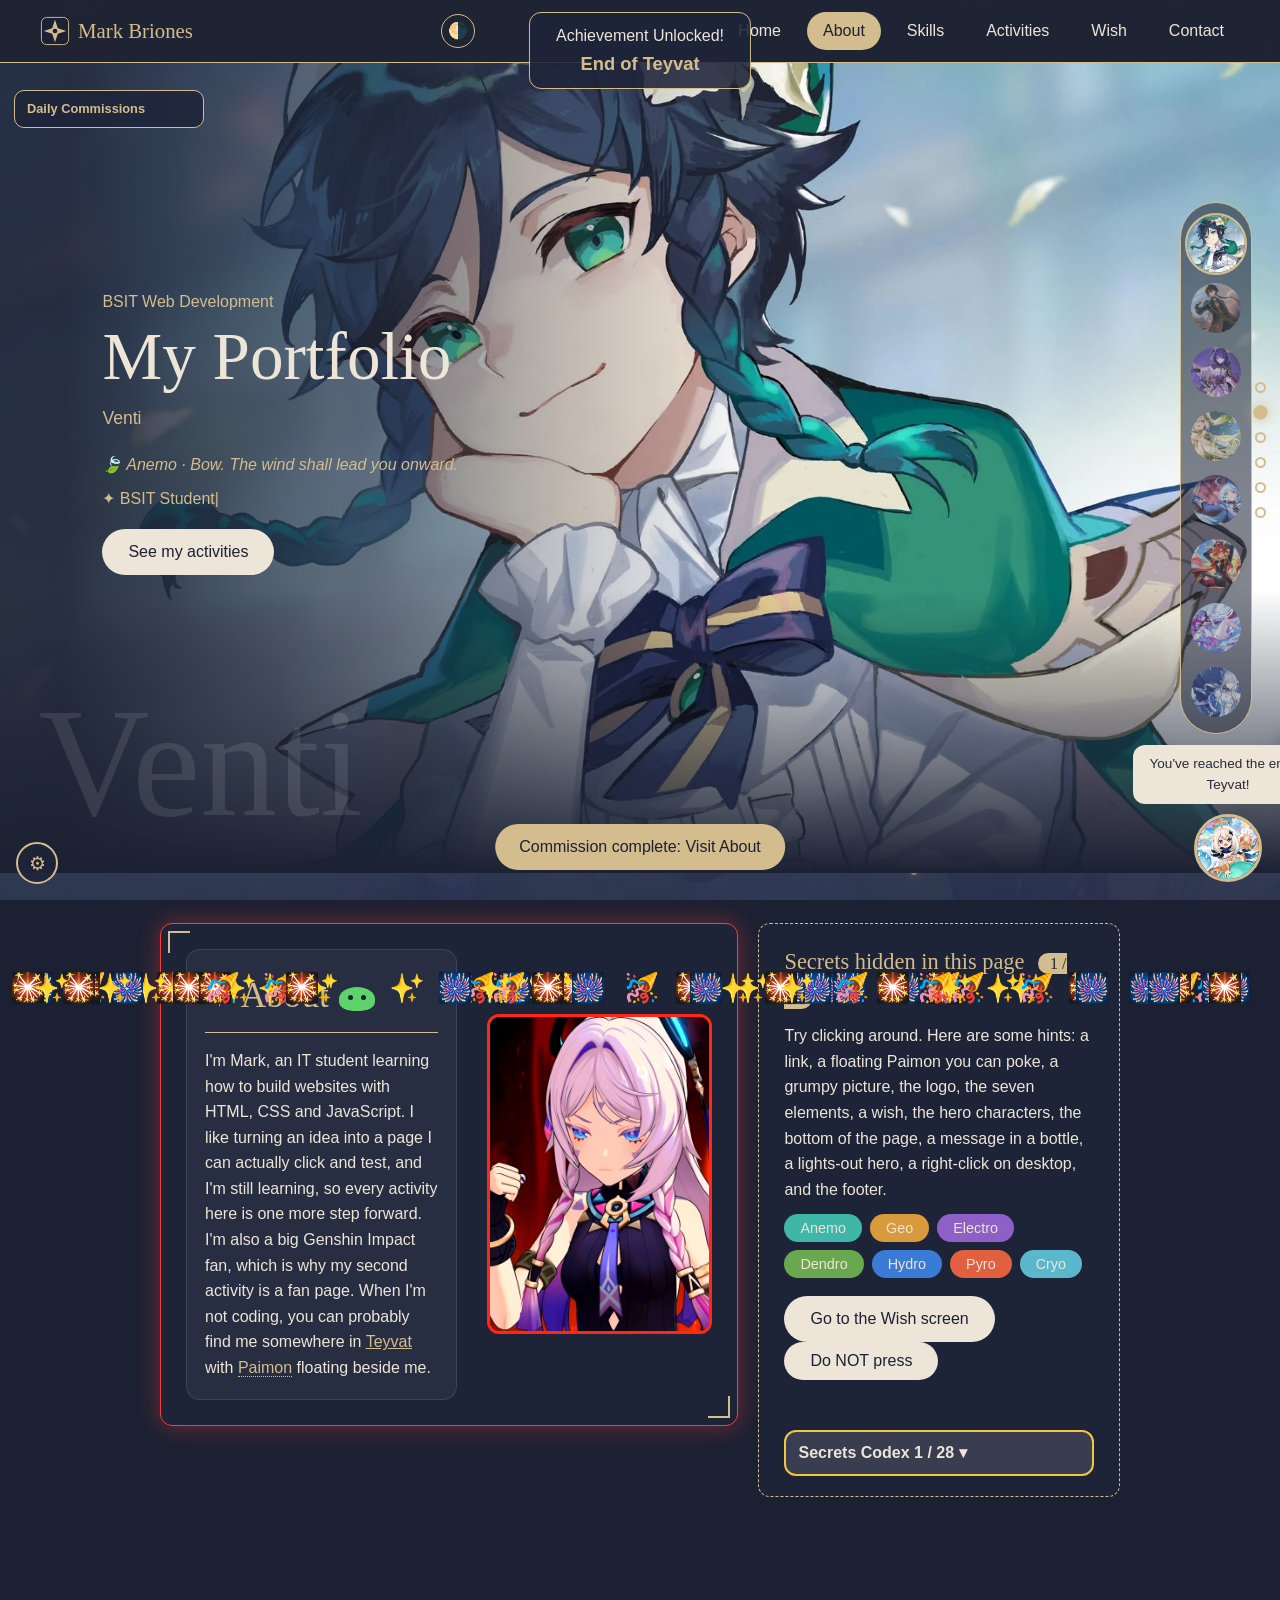
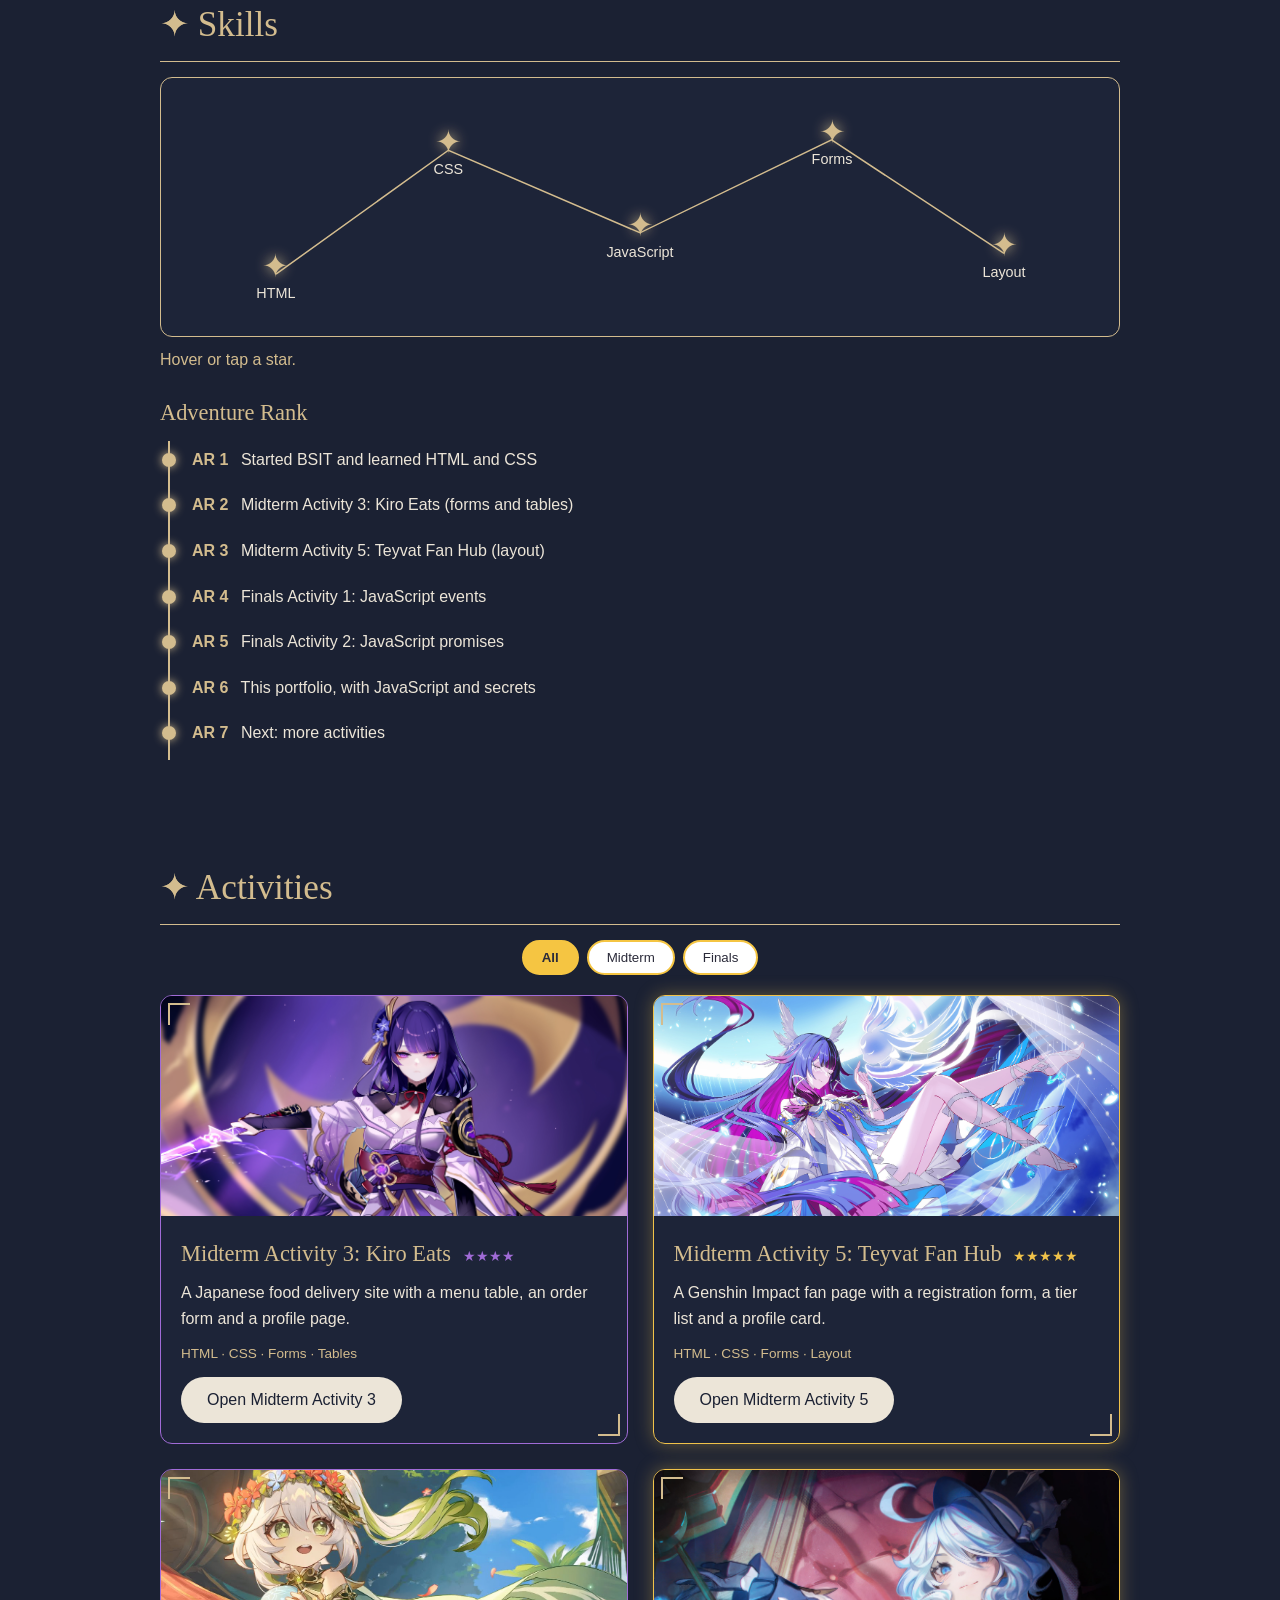
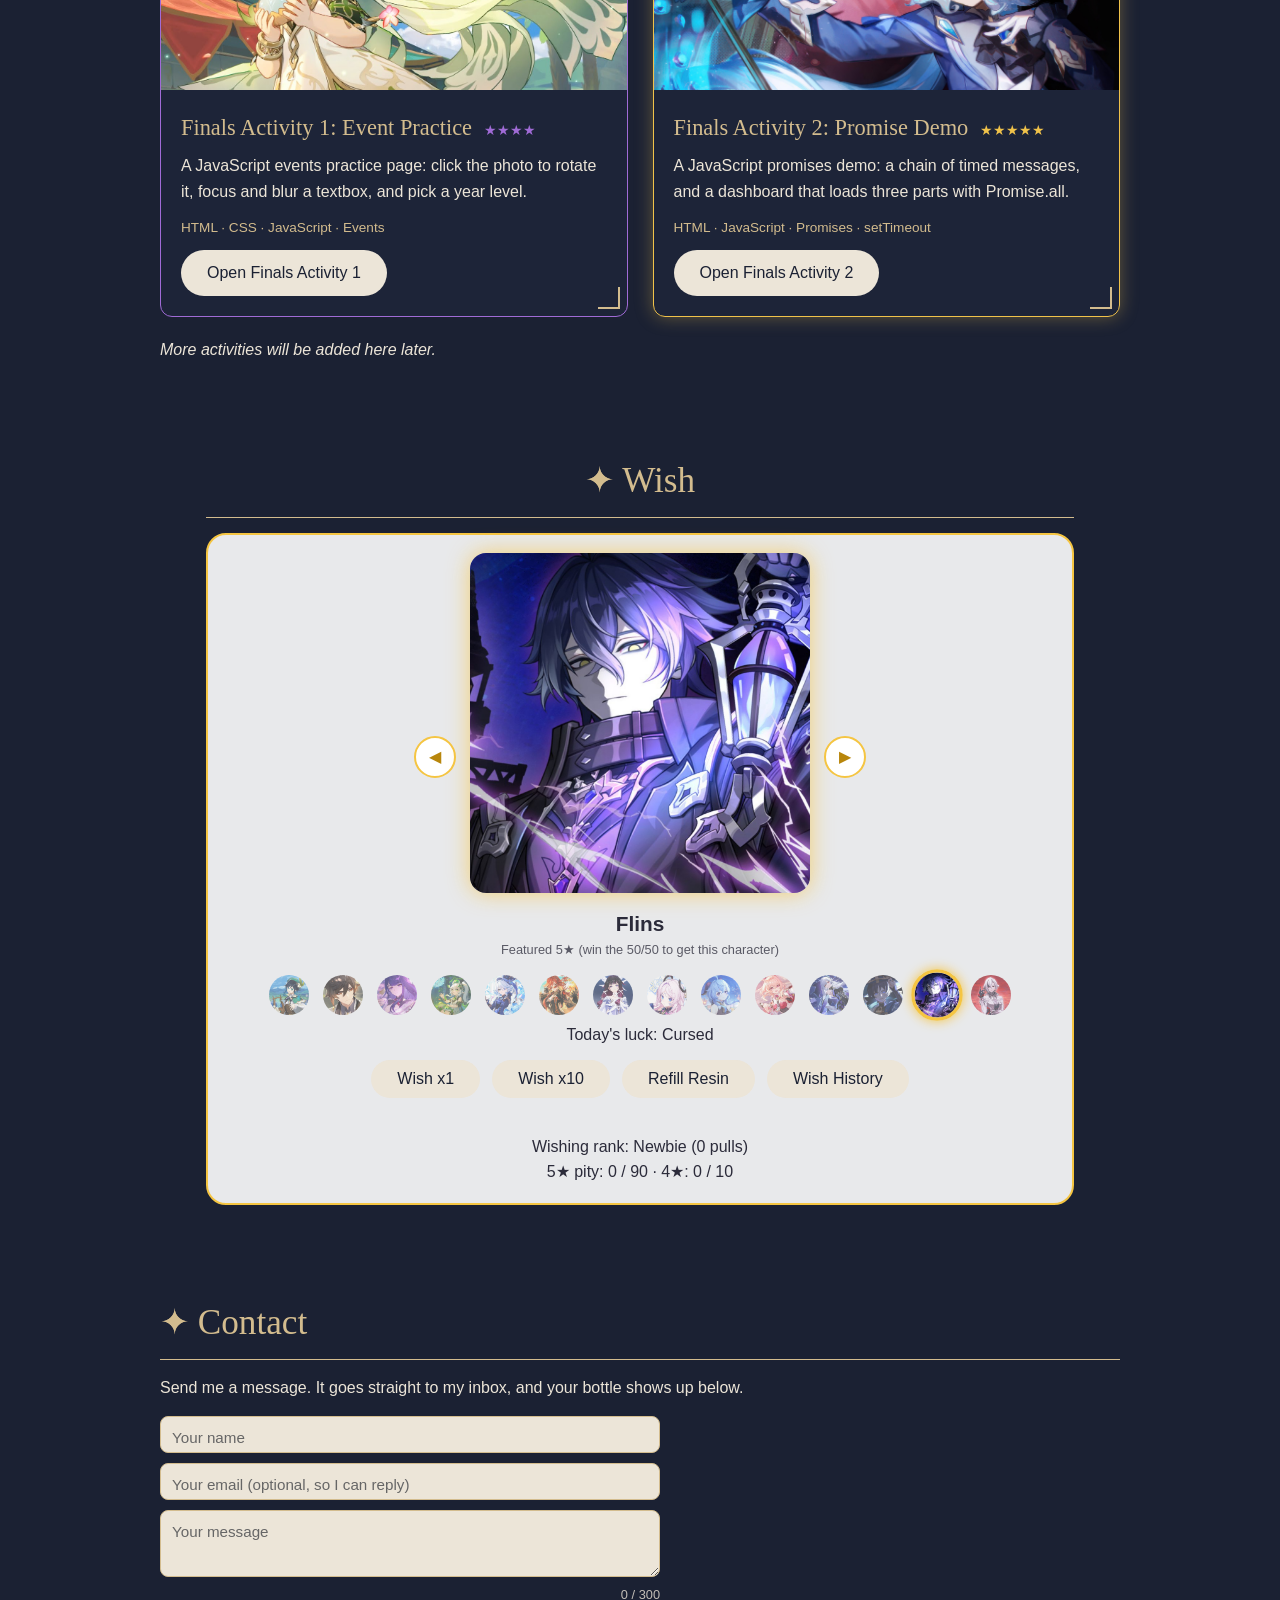
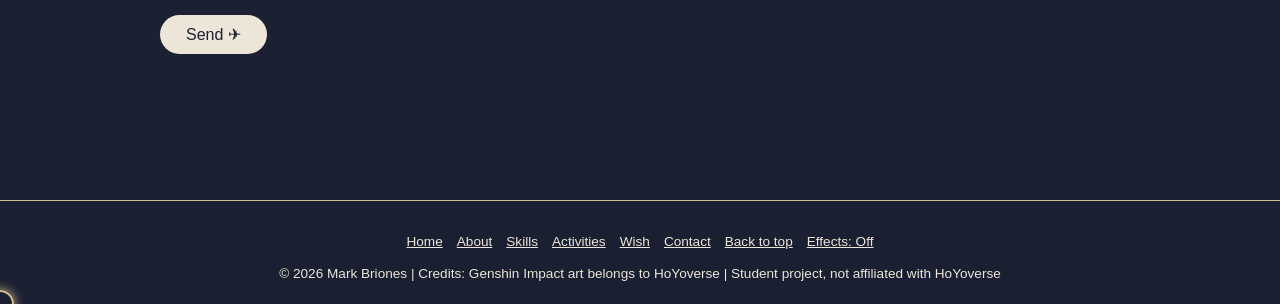
==== commit 88d8b51f: "Add files via upload" ====
--- a/index.html
+++ b/index.html
@@ -5,10 +5,10 @@
 <meta name="viewport" content="width=device-width, initial-scale=1.0">
 <title>Web Dev Portfolio</title>
 <link rel="icon" type="image/svg+xml" href="favicon.svg">
-<link rel="stylesheet" href="style.css?v=6">
-<link rel="stylesheet" href="extras.css?v=6">
-<link rel="stylesheet" href="extras2.css?v=6">
-<link rel="stylesheet" href="extras3.css?v=6">
+<link rel="stylesheet" href="style.css?v=7">
+<link rel="stylesheet" href="extras.css?v=7">
+<link rel="stylesheet" href="extras2.css?v=7">
+<link rel="stylesheet" href="extras3.css?v=7">
 </head>
 <body>
 <a class="skip" href="#about">Skip to content</a>
@@ -188,11 +188,11 @@
 <button class="btn" id="w1">Wish x1</button>
 <button class="btn" id="w10">Wish x10</button>
 <button class="btn" id="resin-btn">Refill Resin</button>
+<button class="btn" id="w-history-btn">Wish History</button>
 </div>
 <p id="w-last" aria-live="polite"></p>
 <p id="w-rank"></p>
 <p id="w-pity"></p>
-<div id="w-results"></div>
 </div>
 </section>
 
@@ -233,9 +233,9 @@
 <div id="wish-modal"></div>
 <div id="toast"></div>
 
-<script src="script.js?v=6"></script>
-<script src="extras.js?v=6"></script>
-<script src="extras2.js?v=6"></script>
-<script src="extras3.js?v=6"></script>
+<script src="script.js?v=7"></script>
+<script src="extras.js?v=7"></script>
+<script src="extras2.js?v=7"></script>
+<script src="extras3.js?v=7"></script>
 </body>
 </html>
--- a/extras3.css
+++ b/extras3.css
@@ -57,11 +57,6 @@
 #banner-thumbs .bt:hover { opacity: 1; }
 #banner-thumbs .bt.on { border-color: #f5c542; opacity: 1; box-shadow: 0 0 10px #f5c542; transform: scale(1.12); }
 .wish-btns { display: flex; gap: 12px; justify-content: center; margin: 12px 0; }
-#w-results { display: grid; grid-template-columns: repeat(auto-fill, minmax(110px, 1fr)); gap: 8px; margin-top: 10px; }
-.w-item { background: #f4f1ea; border-radius: 12px; padding: 6px; font-size: .85rem; }
-.w-item img { width: 100%; height: 90px; object-fit: cover; object-position: top; border-radius: 8px; }
-.w-item.s5 { background: linear-gradient(135deg, #ffe08a, #f5c542); box-shadow: 0 0 12px #f5c542; }
-.w-item em { display: block; font-size: .75rem; }
 .flash-gold { animation: x3gold 1.2s; }
 .flash-rainbow { animation: x3rainbow 2.4s; }
 @keyframes x3gold { 0%, 100% { box-shadow: 0 0 0 #f5c542; } 40% { box-shadow: 0 0 60px 20px #f5c542; } }
@@ -191,3 +186,27 @@
 /* pull screen: make sure nothing can leave it invisible or unclickable */
 #wish-modal.show { opacity: 1 !important; visibility: visible !important; pointer-events: auto !important; }
 #w-last { min-height: 1.5em; font-weight: 700; }
+
+/* Wish History (in-game style) */
+.x3-hist { position: fixed; inset: 0; z-index: 9210; background: rgba(0,0,0,.6); display: none; align-items: center; justify-content: center; padding: 12px; }
+.x3-hist.show { display: flex; }
+.hist-panel { position: relative; width: min(680px, 100%); background: #ece5d8; color: #4a4a58; border-radius: 14px; border: 4px solid #d3bc8e; box-shadow: 0 0 40px rgba(0,0,0,.6); padding: 18px 22px 14px; text-align: center; }
+.hist-panel h3 { font-family: Georgia, serif; font-size: 1.5rem; color: #3b4255; margin-bottom: 10px; }
+.hist-x { position: absolute; top: 8px; right: 12px; width: 34px; height: 34px; border-radius: 50%; border: 2px solid #3b4255; background: none; color: #3b4255; font-size: 1.3rem; line-height: 1; cursor: pointer; }
+.hist-x:hover { background: #3b4255; color: #ece5d8; }
+.hist-tab { display: inline-block; background: #3b4255; color: #ece5d8; padding: 5px 22px; border-radius: 16px; font-size: .9rem; margin-bottom: 10px; }
+.hist-panel table { width: 100%; border-collapse: collapse; table-layout: fixed; font-size: .92rem; }
+.hist-panel th { background: #d9d0bd; color: #3b4255; font-weight: 600; padding: 7px 6px; }
+.hist-panel td { padding: 9px 6px; border-bottom: 1px solid #d3c9b4; height: 40px; overflow: hidden; text-overflow: ellipsis; white-space: nowrap; }
+.hist-panel tbody tr:nth-child(odd) td { background: rgba(255,255,255,.35); }
+.hist-panel td.r5 { color: #bd6932; font-weight: 700; }
+.hist-panel td.r4 { color: #a256e1; font-weight: 700; }
+.hist-panel td.r3 { color: #4f79c4; }
+.hist-panel td.r1 { color: #7a7f88; }
+.hist-panel td.hist-empty { text-align: center; opacity: .75; }
+.hist-nav { display: flex; align-items: center; justify-content: center; gap: 16px; margin: 12px 0 6px; }
+.hist-nav button { width: 34px; height: 34px; border-radius: 50%; border: 2px solid #3b4255; background: none; color: #3b4255; cursor: pointer; }
+.hist-nav button:hover:not(:disabled) { background: #3b4255; color: #ece5d8; }
+.hist-nav button:disabled { opacity: .3; cursor: default; }
+.hist-total { opacity: .7; }
+@media (max-width: 560px) { .hist-panel { padding: 16px 10px 12px; } .hist-panel table { font-size: .78rem; } .hist-panel td, .hist-panel th { padding: 6px 3px; } }
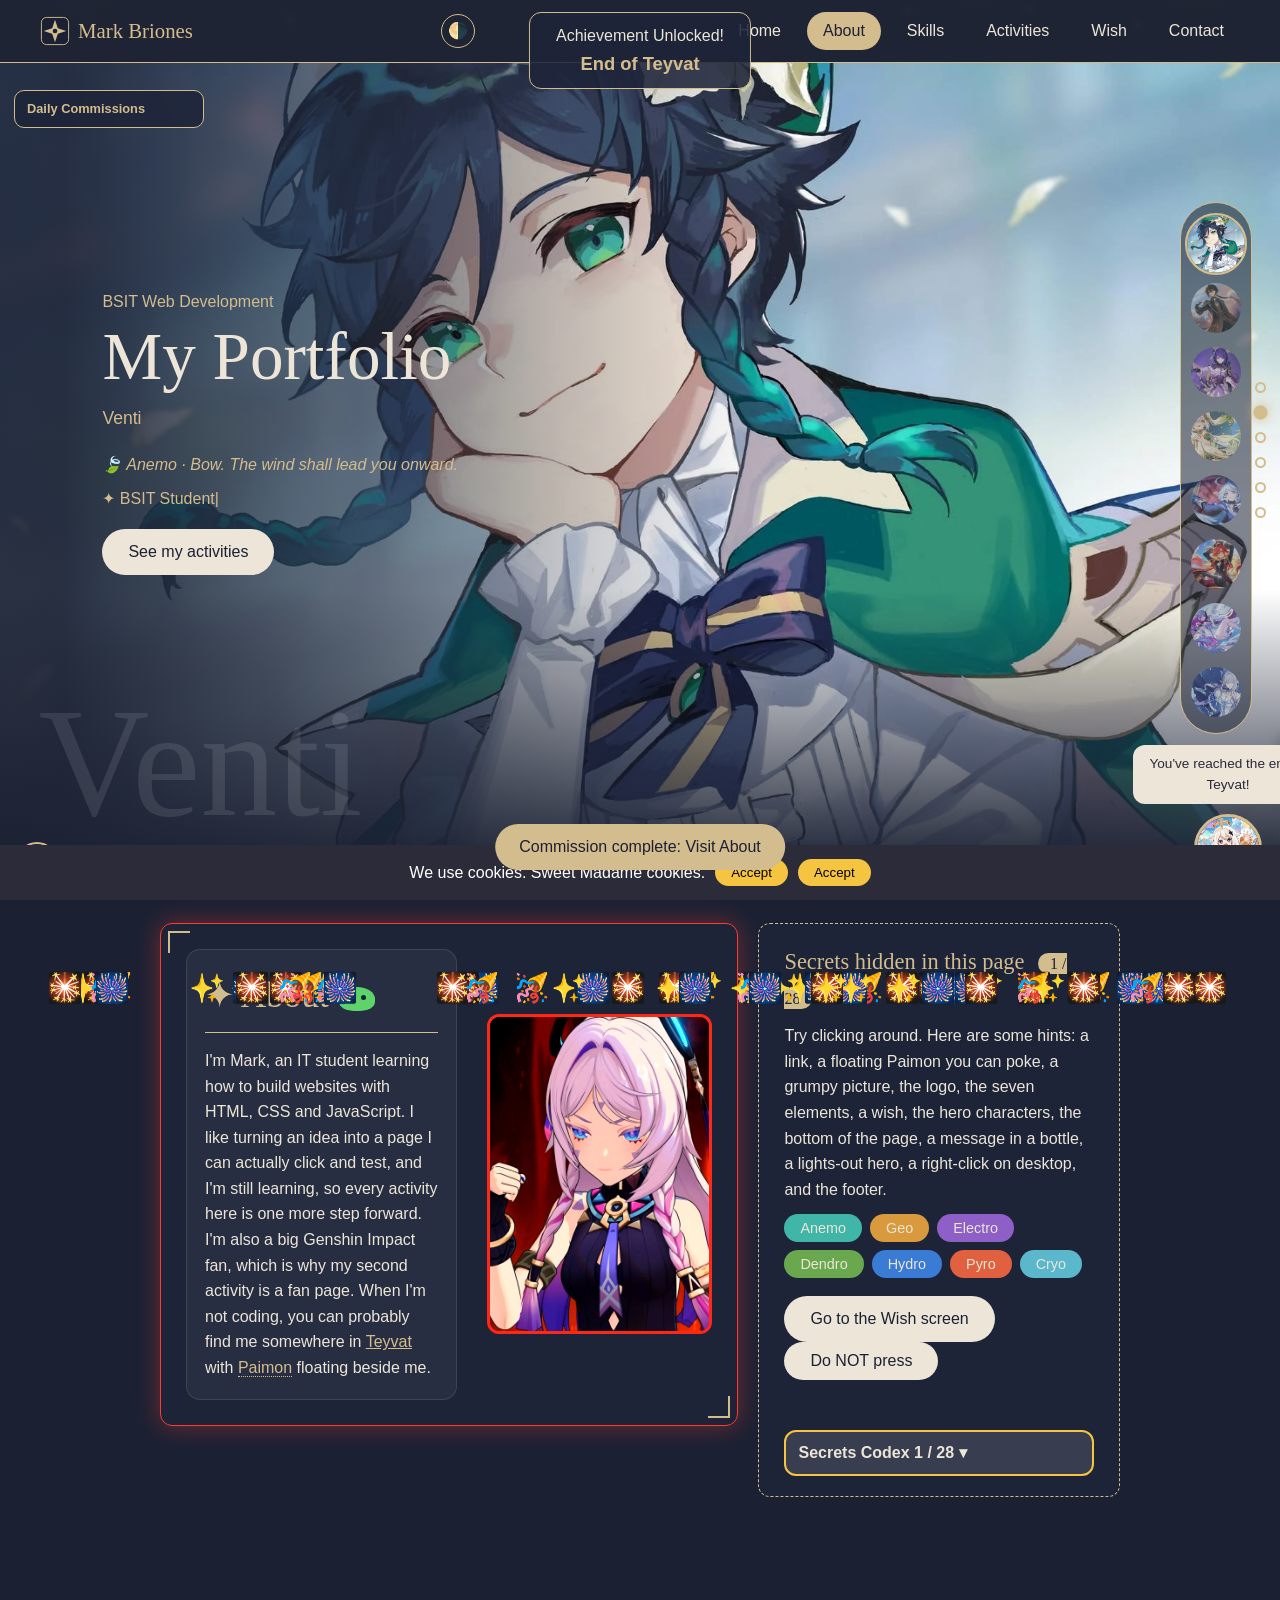
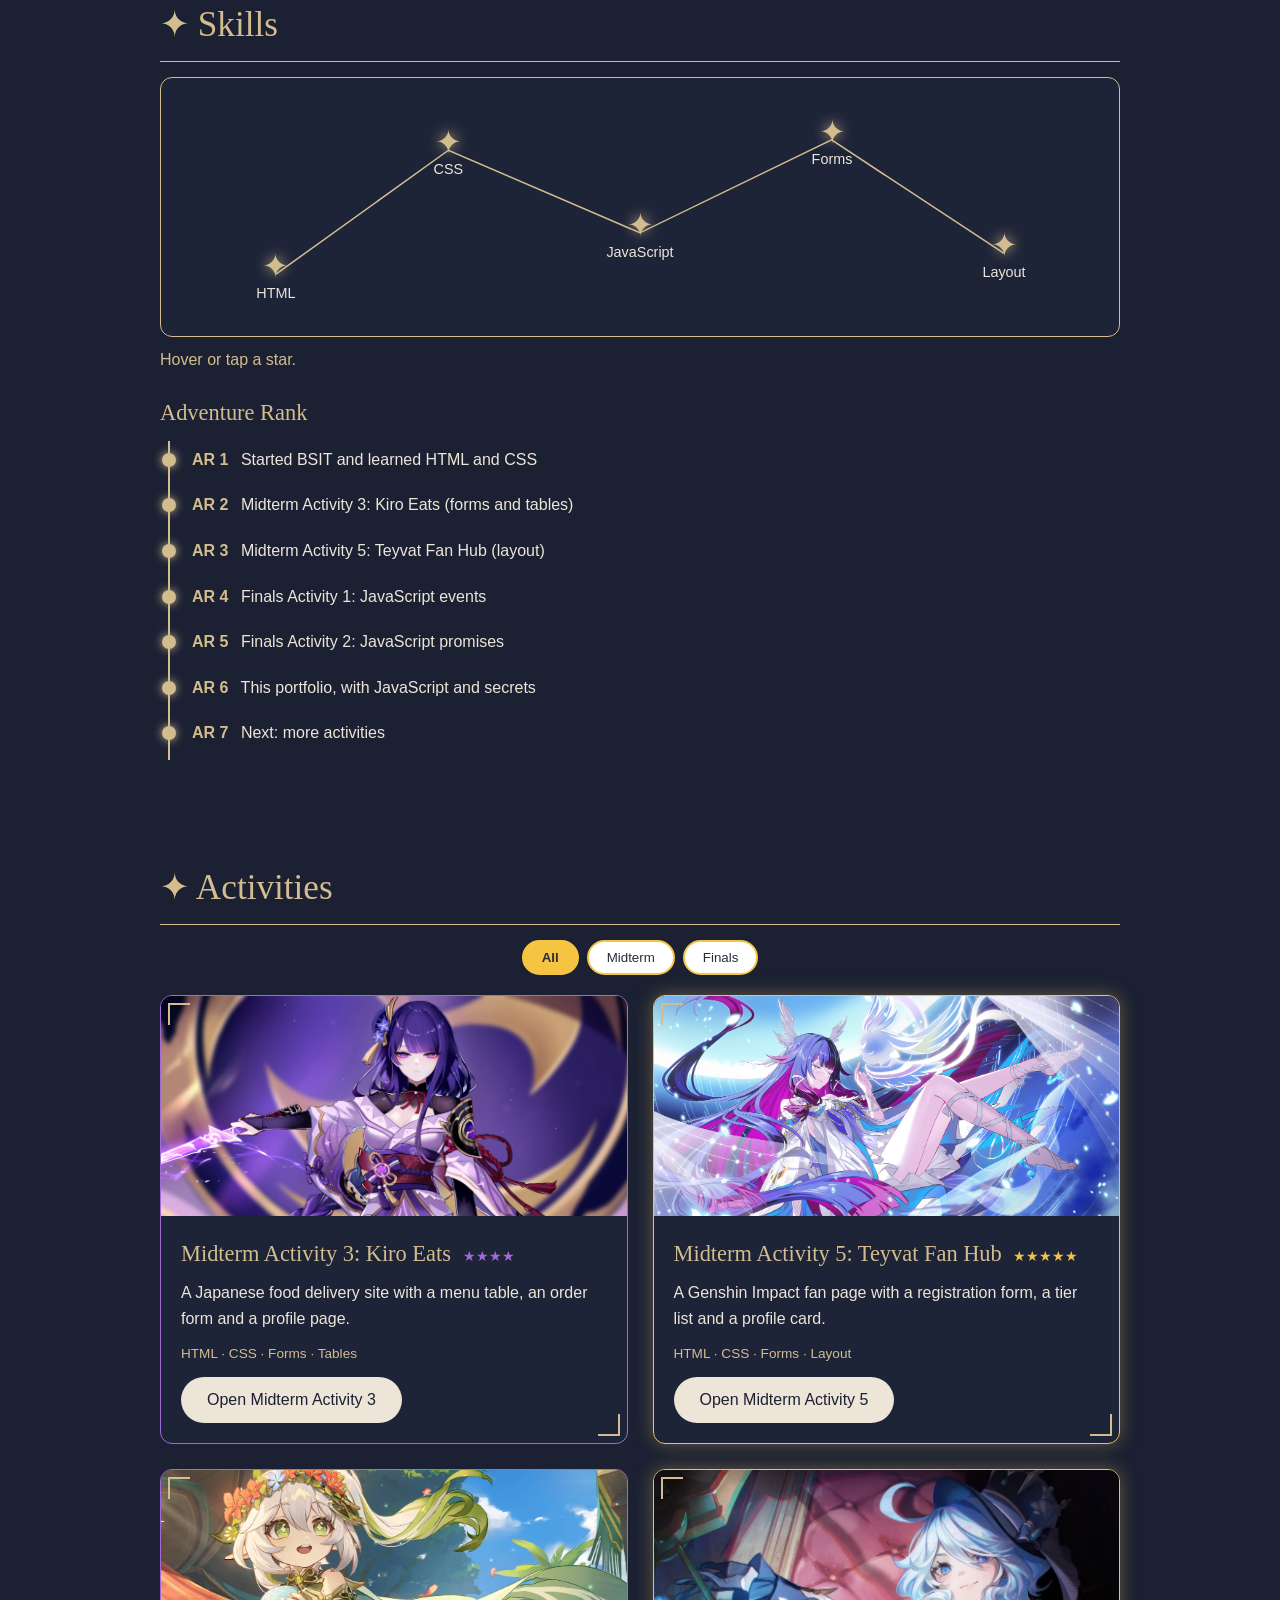
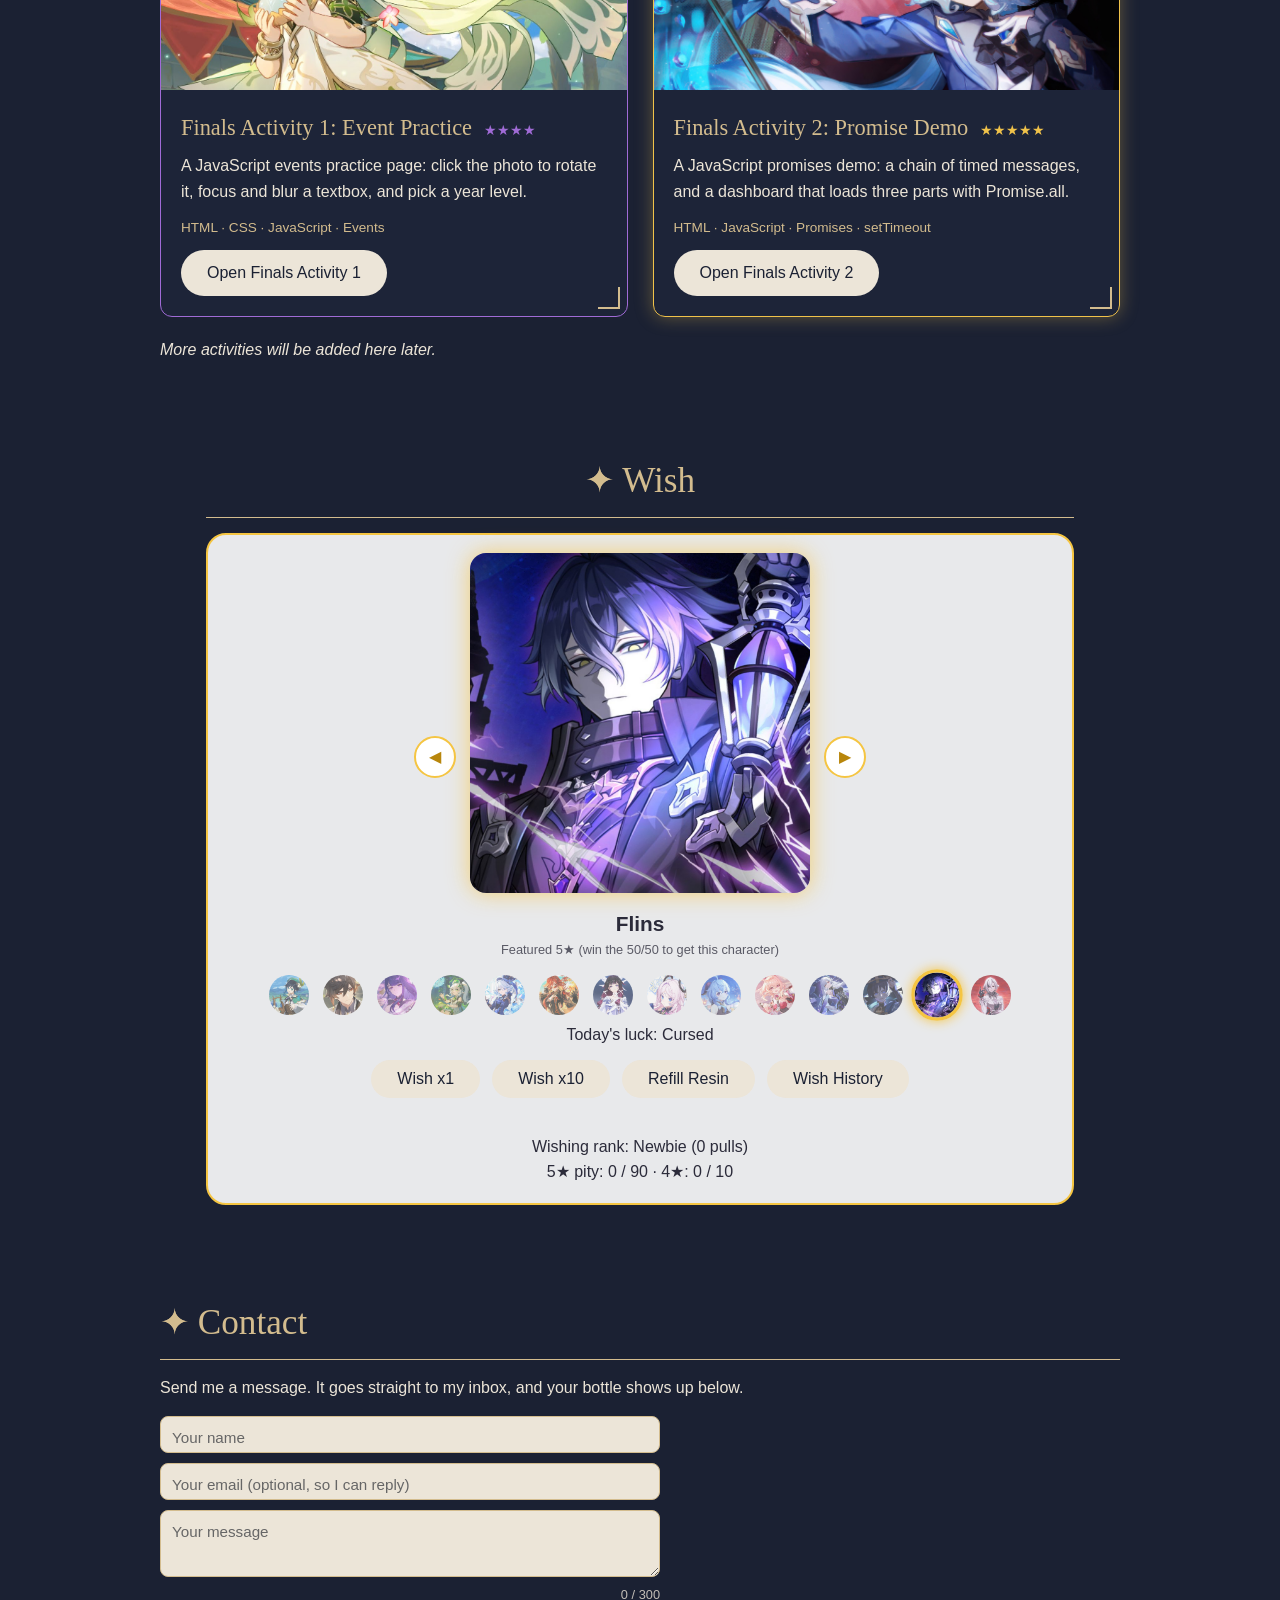
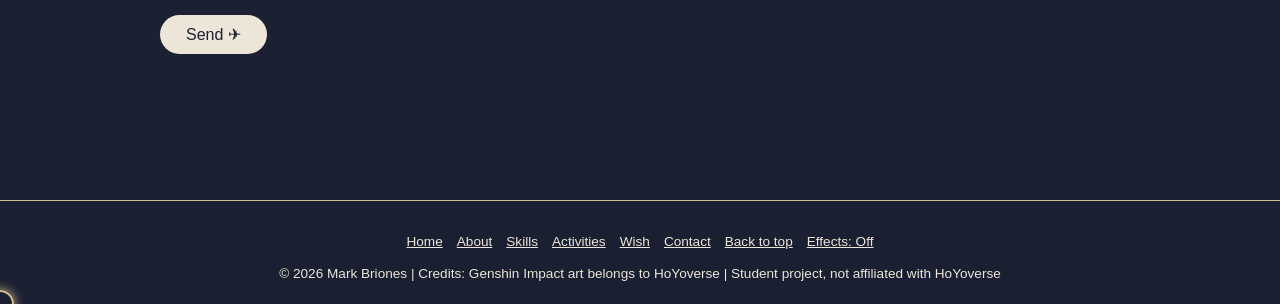
==== commit 461aa4bc: "Remove comment regarding old wish controls Removed comment about old wish controls being hidden." ====
--- a/index.html
+++ b/index.html
@@ -82,7 +82,7 @@
 <button class="el el-pyro">Pyro</button>
 <button class="el el-cryo">Cryo</button>
 </div>
-<!-- old wish controls stay in the page (script.js needs them) but are hidden; the Wish section below is the one people use -->
+
 <div id="old-wish" hidden>
 <button class="btn" id="wish-btn">Make a Wish</button> <span id="pity"></span>
 <p id="wish-result"></p>
